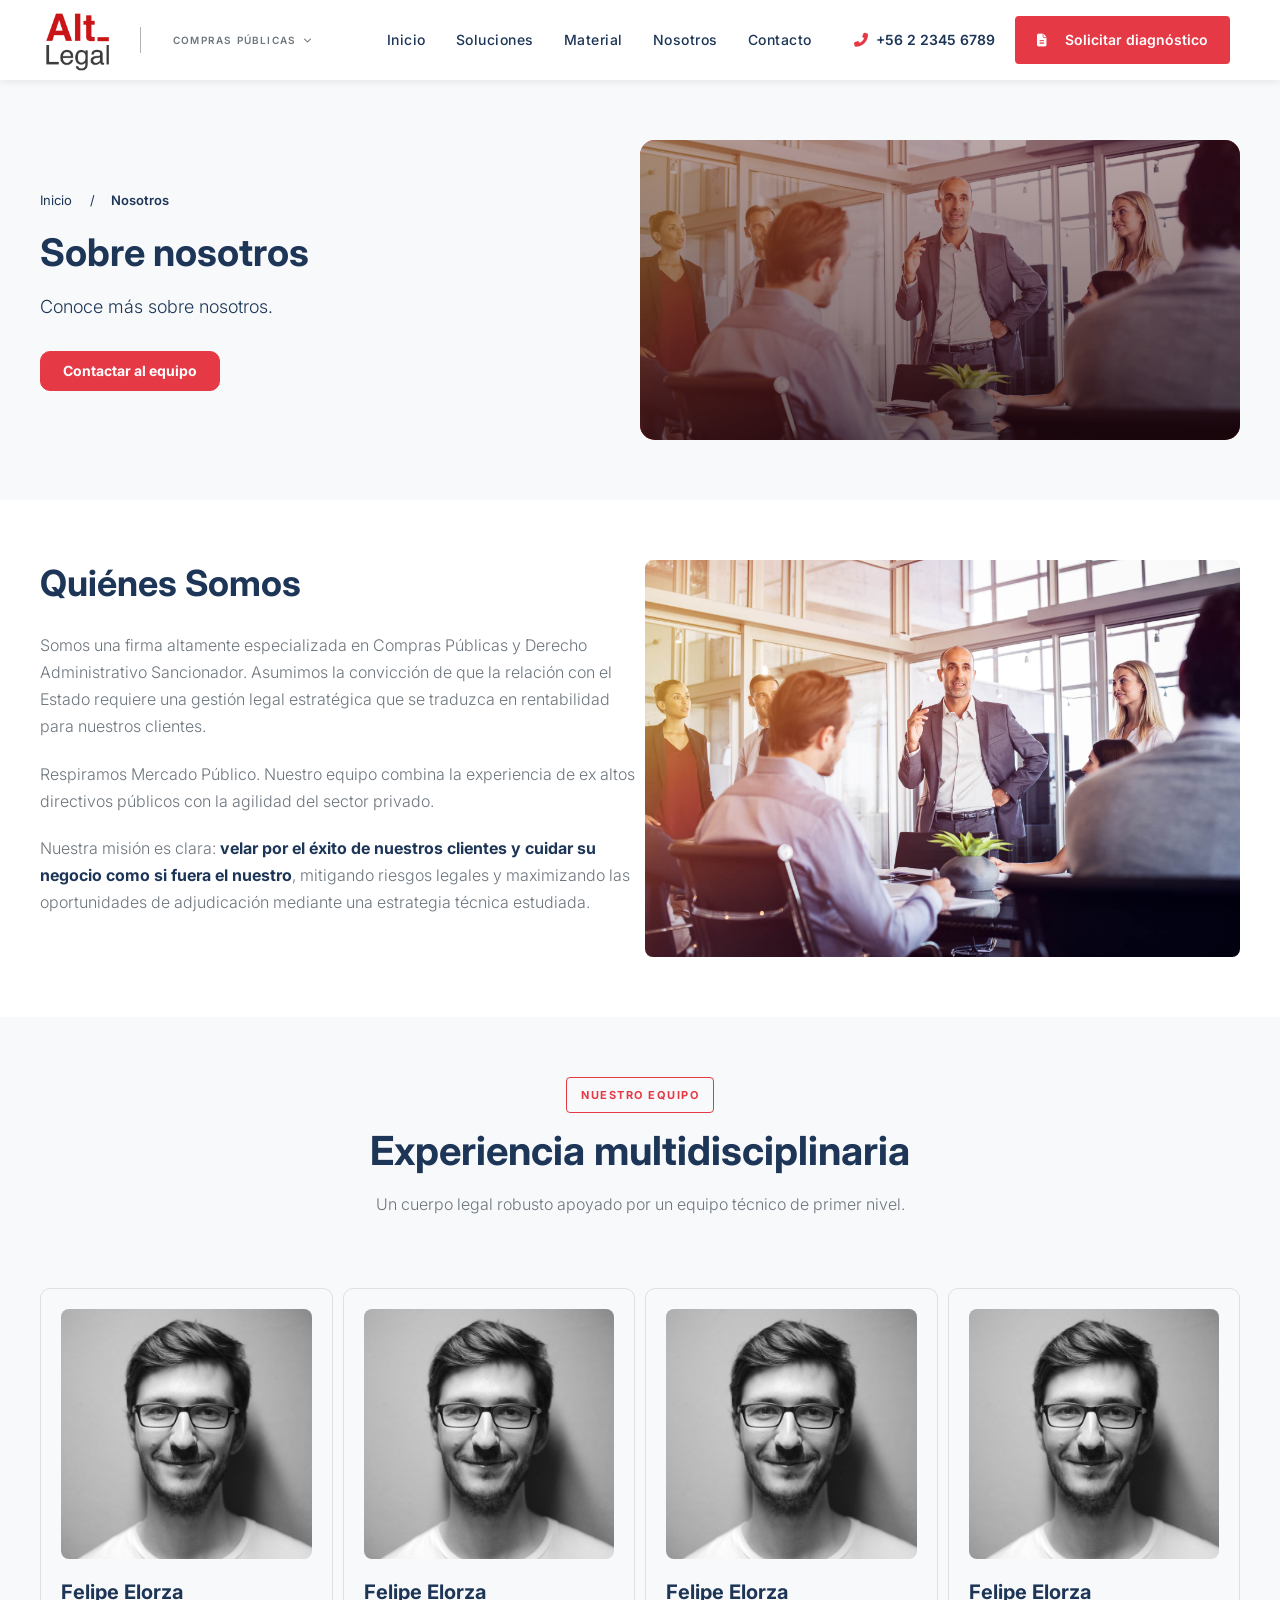
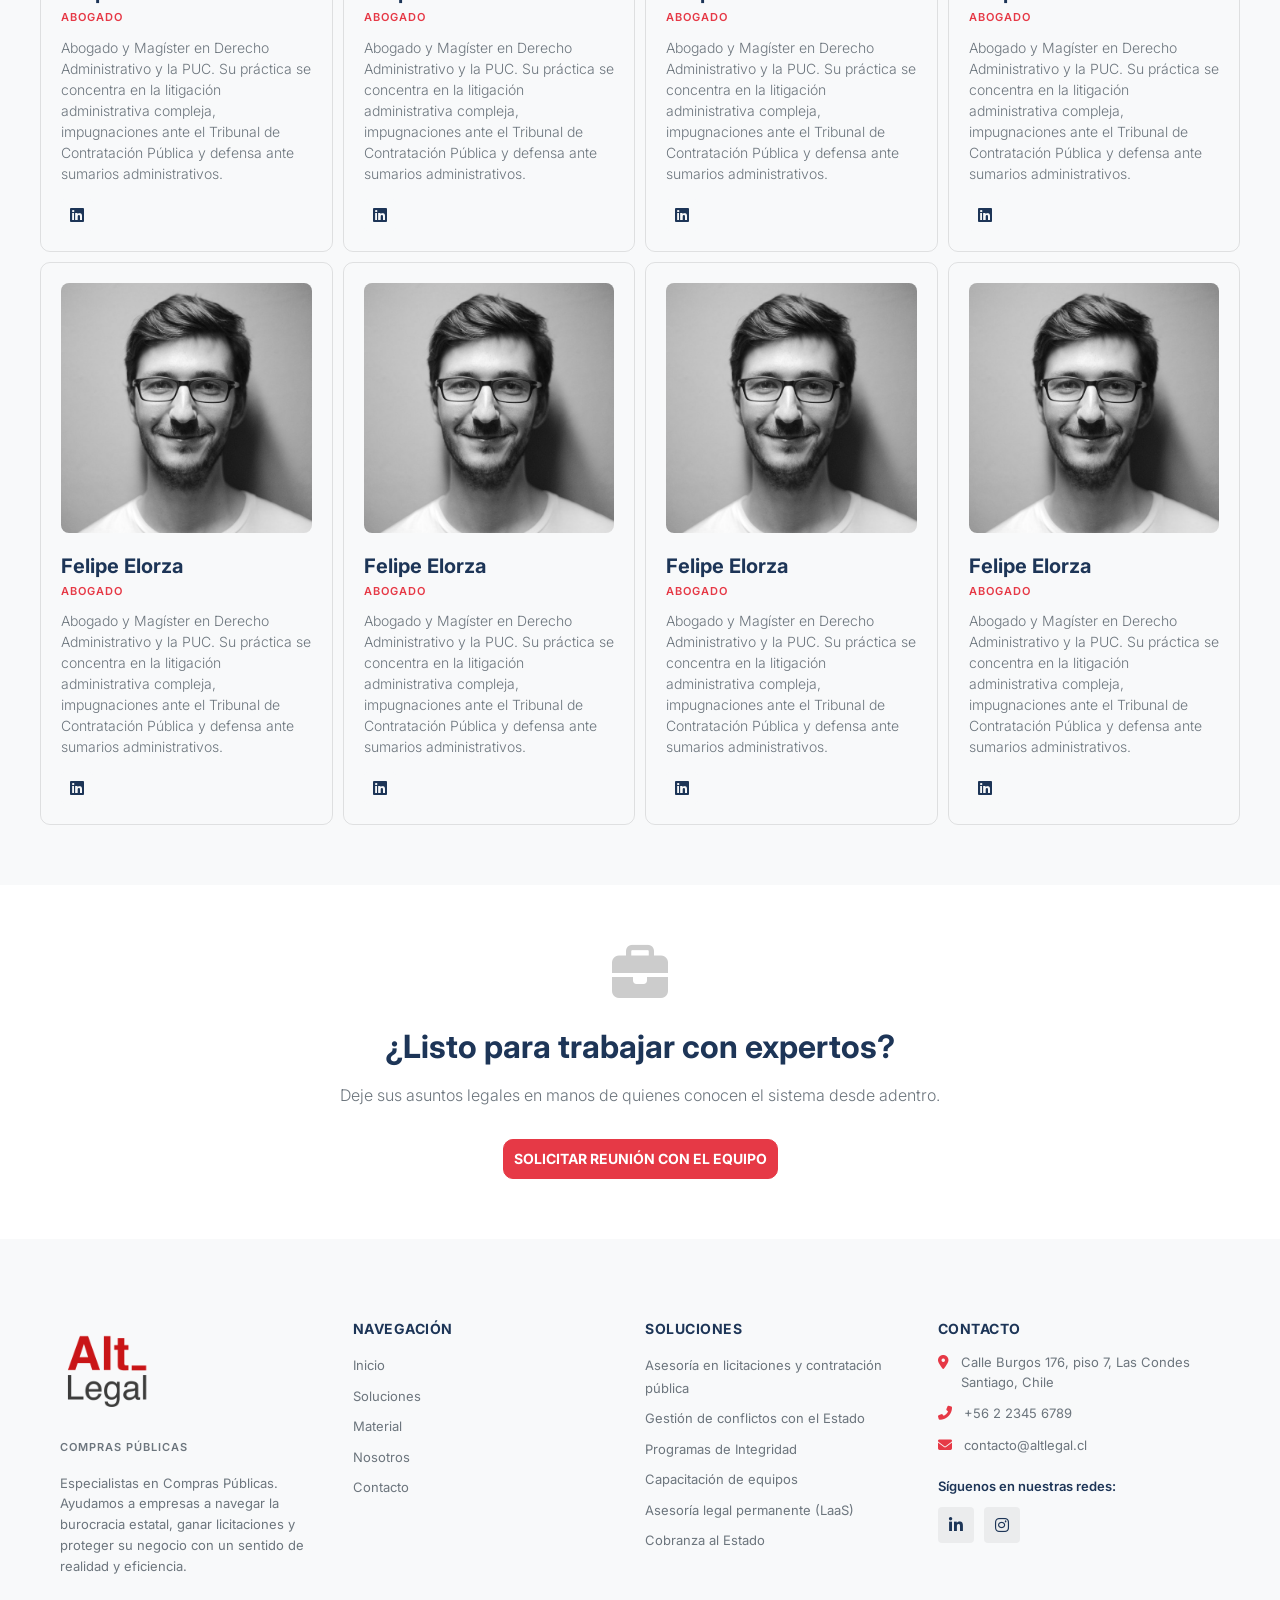
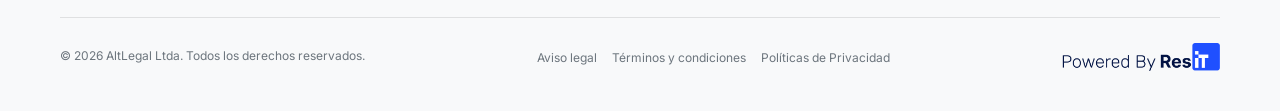
==== aboutus.html @ 408674cc "fix front" ====
<!DOCTYPE html>
<html lang="es">
  <head>
    <title>AltLegal - Asesoría Legal Especializada</title>
    <meta charset="UTF-8">
    <link href="img/favicon.png" rel="shortcut icon">
    <meta name="viewport" content="width=device-width, initial-scale=1, maximum-scale=1">
    <link href="css/main.css?v=33512" rel="stylesheet" type="text/css">
    <script src="js/main.js?v=33512" type="text/javascript"></script>
    <!-- Meta tags facebook-->
    <meta property="og:title" content="AltLegal - Asesoría Legal Especializada">
    <meta property="og:description" content="Te ayudamos a maximizar tus oportunidades en licitaciones públicas con asesoría experta y resultados comprobados.">
    <meta property="og:image" content="#">
    <!-- Meta tags twitter cards-->
    <meta name="twitter:card" content="summary_large_image">
    <meta name="twitter:title" content="AltLegal - Asesoría Legal Especializada">
    <meta name="twitter:description" content="Te ayudamos a maximizar tus oportunidades en licitaciones públicas con asesoría experta y resultados comprobados.">
    <meta name="twitter:image" content="#"><link rel="preconnect" href="https://fonts.googleapis.com">
    <link rel="preconnect" href="https://fonts.gstatic.com" crossorigin>
    <link href="https://fonts.googleapis.com/css2?family=Inter:wght@400;500;600;700;800&display=swap" rel="stylesheet">
    <link rel="stylesheet" href="https://cdnjs.cloudflare.com/ajax/libs/font-awesome/6.7.2/css/all.min.css">
  </head>
  <body>
    <header>
      <div class="header__wrap">
        <div class="header__inner">
          <div class="header__logo"><a href="index.html" class="header__logo__link"><img src="img/icons/logo-altlegal.png" alt="AltLegal" class="header__logo__image"></a>
            <div class="header__area-selector">
              <div class="header__area-selector__current"><span class="header__area-selector__text">COMPRAS PÚBLICAS</span><i class="fas fa-chevron-down"></i></div>
              <div class="header__area-selector__dropdown">
                <ul>
                  <li class="active"><a href="index.html">Compras públicas</a></li>
                  <li><a href="#">Protección de datos</a></li>
                </ul>
              </div>
            </div>
          </div>
          <div class="header__nav">
            <div class="header__nav__bg"></div>
            <div class="header__nav__nav">
              <div class="header__nav__close">
                <div></div>
                <div></div>
              </div>
              <div class="header__nav__back">
                <div></div>
                <div></div>
                <div></div>
              </div>
              <div class="header__menu">
                <nav>
                  <ul>
                    <li><a href="index.html">Inicio</a></li>
                    <li><a href="solutions.html">Soluciones</a></li>
                    <li><a href="material.html">Material</a></li>
                    <li><a href="aboutus.html">Nosotros</a></li>
                    <li><a href="contact.html">Contacto</a></li>
                  </ul>
                </nav>
              </div>
            </div>
          </div>
          <div class="header__right">
            <div class="header__phone"><i class="fas fa-phone-alt"></i><a href="tel:+5622345678">+56 2 2345 6789</a></div>
            <div class="header__buttons"><a href="#contacto" class="btn btn--primary"><i class="fas fa-file-alt"></i><span>Solicitar diagnóstico</span></a></div>
          </div>
          <div class="header__nav__mobile">
            <div class="header__nav__opacity"></div>
            <div class="header__nav__nav">
              <div class="header__nav__nav__header">
                <div class="header__nav__isotipo"><img src="img/icons/logo-altlegal.svg"></div>
                <div class="header__nav__close">
                  <div></div>
                  <div></div>
                </div>
                <div class="header__nav__back">
                  <div></div>
                  <div></div>
                  <div></div>
                </div>
              </div>
              <div class="header__nav__nav__body">
                <div class="header__nav__nav__menu">
                  <ul>
                    <li><a href="index.html">Inicio</a></li>
                    <li><a href="solutions.html">Soluciones</a></li>
                    <li><a href="material.html">Material</a></li>
                    <li><a href="aboutus.html">Nosotros</a></li>
                    <li><a href="contact.html">Contacto</a></li>
                  </ul>
                </div>
              </div>
              <div class="header__nav__nav__footer">
                <div class="header__nav__phone"><i class="fas fa-phone-alt"></i><a href="tel:+5622345678">+56 2 2345 6789</a></div>
                <div class="header__nav__buttons"><a href="#contacto" class="btn btn--primary"><i class="fas fa-file-alt"></i><span>Solicitar diagnóstico</span></a></div>
              </div>
            </div>
          </div>
          <div class="header__item header__item--ham">
            <div class="header__ham"><span></span><span></span><span></span></div>
          </div>
        </div>
      </div>
    </header>
    <div id="sections">
      <section class="section--header">
        <div class="section__wrap">
          <div class="section__body">
            <div class="section__breadcrumb"><a href="index.html">Inicio</a><span>/</span><span>Nosotros</span></div>
            <h1 class="h2 section__title">Sobre nosotros</h1>
            <p class="section__description">Conoce más sobre nosotros.</p>
            <div class="section__buttons"><a href="#contacto" class="btn btn--primary">Contactar al equipo</a></div>
          </div>
          <div class="section__bg">
            <div class="bg"><img src="img/uploads/3.jpg"></div>
          </div>
        </div>
      </section>
      <section class="section--media">
        <div class="section__wrap">
          <div class="section__body">
            <div class="cols">
              <div class="col-xs-12 col-md-6">
                <div class="section__content">
                  <h2 class="section__title">Quiénes Somos</h2>
                  <p>Somos una firma altamente especializada en Compras Públicas y Derecho Administrativo Sancionador. Asumimos la convicción de que la relación con el Estado requiere una gestión legal estratégica que se traduzca en rentabilidad para nuestros clientes.</p>
                  <p>Respiramos Mercado Público. Nuestro equipo combina la experiencia de ex altos directivos públicos con la agilidad del sector privado.</p>
                  <p>Nuestra misión es clara: <strong>velar por el éxito de nuestros clientes y cuidar su negocio como si fuera el nuestro</strong>, mitigando riesgos legales y maximizando las oportunidades de adjudicación mediante una estrategia técnica estudiada.</p>
                </div>
              </div>
              <div class="col-xs-12 col-md-6">
                <div class="section__media"><img src="img/uploads/3.jpg" alt="Equipo AltLegal"></div>
              </div>
            </div>
          </div>
        </div>
      </section>
      <section class="section--team-2">
        <div class="section__wrap">
          <div class="section__header"><span class="section__tag">NUESTRO EQUIPO</span>
            <h2 class="section__title">Experiencia multidisciplinaria</h2>
            <p class="section__description">Un cuerpo legal robusto apoyado por un equipo técnico de primer nivel.</p>
          </div>
          <div class="section__body">
            <div class="cols">
              <div class="col-xs-12 col-md-3 dscroll">
                <article class="article--team">
                  <div class="article__header">
                    <div class="article__photo"><img src="img/avatars/1.jpg" alt="Felipe Elorza"></div>
                  </div>
                  <div class="article__body">
                    <h3 class="article__name">Felipe Elorza</h3>
                    <p class="article__role">ABOGADO</p>
                    <p class="article__bio">Abogado y Magíster en Derecho Administrativo y la PUC. Su práctica se concentra en la litigación administrativa compleja, impugnaciones ante el Tribunal de Contratación Pública y defensa ante sumarios administrativos.</p>
                  </div>
                  <div class="article__footer">
                    <div class="article__social"><a href="#" target="_blank" rel="noopener noreferrer"><i class="fab fa-linkedin"></i></a></div>
                  </div>
                </article>
              </div>
              <div class="col-xs-12 col-md-3 dscroll">
                <article class="article--team">
                  <div class="article__header">
                    <div class="article__photo"><img src="img/avatars/1.jpg" alt="Felipe Elorza"></div>
                  </div>
                  <div class="article__body">
                    <h3 class="article__name">Felipe Elorza</h3>
                    <p class="article__role">ABOGADO</p>
                    <p class="article__bio">Abogado y Magíster en Derecho Administrativo y la PUC. Su práctica se concentra en la litigación administrativa compleja, impugnaciones ante el Tribunal de Contratación Pública y defensa ante sumarios administrativos.</p>
                  </div>
                  <div class="article__footer">
                    <div class="article__social"><a href="#" target="_blank" rel="noopener noreferrer"><i class="fab fa-linkedin"></i></a></div>
                  </div>
                </article>
              </div>
              <div class="col-xs-12 col-md-3 dscroll">
                <article class="article--team">
                  <div class="article__header">
                    <div class="article__photo"><img src="img/avatars/1.jpg" alt="Felipe Elorza"></div>
                  </div>
                  <div class="article__body">
                    <h3 class="article__name">Felipe Elorza</h3>
                    <p class="article__role">ABOGADO</p>
                    <p class="article__bio">Abogado y Magíster en Derecho Administrativo y la PUC. Su práctica se concentra en la litigación administrativa compleja, impugnaciones ante el Tribunal de Contratación Pública y defensa ante sumarios administrativos.</p>
                  </div>
                  <div class="article__footer">
                    <div class="article__social"><a href="#" target="_blank" rel="noopener noreferrer"><i class="fab fa-linkedin"></i></a></div>
                  </div>
                </article>
              </div>
              <div class="col-xs-12 col-md-3 dscroll">
                <article class="article--team">
                  <div class="article__header">
                    <div class="article__photo"><img src="img/avatars/1.jpg" alt="Felipe Elorza"></div>
                  </div>
                  <div class="article__body">
                    <h3 class="article__name">Felipe Elorza</h3>
                    <p class="article__role">ABOGADO</p>
                    <p class="article__bio">Abogado y Magíster en Derecho Administrativo y la PUC. Su práctica se concentra en la litigación administrativa compleja, impugnaciones ante el Tribunal de Contratación Pública y defensa ante sumarios administrativos.</p>
                  </div>
                  <div class="article__footer">
                    <div class="article__social"><a href="#" target="_blank" rel="noopener noreferrer"><i class="fab fa-linkedin"></i></a></div>
                  </div>
                </article>
              </div>
              <div class="col-xs-12 col-md-3 dscroll">
                <article class="article--team">
                  <div class="article__header">
                    <div class="article__photo"><img src="img/avatars/1.jpg" alt="Felipe Elorza"></div>
                  </div>
                  <div class="article__body">
                    <h3 class="article__name">Felipe Elorza</h3>
                    <p class="article__role">ABOGADO</p>
                    <p class="article__bio">Abogado y Magíster en Derecho Administrativo y la PUC. Su práctica se concentra en la litigación administrativa compleja, impugnaciones ante el Tribunal de Contratación Pública y defensa ante sumarios administrativos.</p>
                  </div>
                  <div class="article__footer">
                    <div class="article__social"><a href="#" target="_blank" rel="noopener noreferrer"><i class="fab fa-linkedin"></i></a></div>
                  </div>
                </article>
              </div>
              <div class="col-xs-12 col-md-3 dscroll">
                <article class="article--team">
                  <div class="article__header">
                    <div class="article__photo"><img src="img/avatars/1.jpg" alt="Felipe Elorza"></div>
                  </div>
                  <div class="article__body">
                    <h3 class="article__name">Felipe Elorza</h3>
                    <p class="article__role">ABOGADO</p>
                    <p class="article__bio">Abogado y Magíster en Derecho Administrativo y la PUC. Su práctica se concentra en la litigación administrativa compleja, impugnaciones ante el Tribunal de Contratación Pública y defensa ante sumarios administrativos.</p>
                  </div>
                  <div class="article__footer">
                    <div class="article__social"><a href="#" target="_blank" rel="noopener noreferrer"><i class="fab fa-linkedin"></i></a></div>
                  </div>
                </article>
              </div>
              <div class="col-xs-12 col-md-3 dscroll">
                <article class="article--team">
                  <div class="article__header">
                    <div class="article__photo"><img src="img/avatars/1.jpg" alt="Felipe Elorza"></div>
                  </div>
                  <div class="article__body">
                    <h3 class="article__name">Felipe Elorza</h3>
                    <p class="article__role">ABOGADO</p>
                    <p class="article__bio">Abogado y Magíster en Derecho Administrativo y la PUC. Su práctica se concentra en la litigación administrativa compleja, impugnaciones ante el Tribunal de Contratación Pública y defensa ante sumarios administrativos.</p>
                  </div>
                  <div class="article__footer">
                    <div class="article__social"><a href="#" target="_blank" rel="noopener noreferrer"><i class="fab fa-linkedin"></i></a></div>
                  </div>
                </article>
              </div>
              <div class="col-xs-12 col-md-3 dscroll">
                <article class="article--team">
                  <div class="article__header">
                    <div class="article__photo"><img src="img/avatars/1.jpg" alt="Felipe Elorza"></div>
                  </div>
                  <div class="article__body">
                    <h3 class="article__name">Felipe Elorza</h3>
                    <p class="article__role">ABOGADO</p>
                    <p class="article__bio">Abogado y Magíster en Derecho Administrativo y la PUC. Su práctica se concentra en la litigación administrativa compleja, impugnaciones ante el Tribunal de Contratación Pública y defensa ante sumarios administrativos.</p>
                  </div>
                  <div class="article__footer">
                    <div class="article__social"><a href="#" target="_blank" rel="noopener noreferrer"><i class="fab fa-linkedin"></i></a></div>
                  </div>
                </article>
              </div>
            </div>
          </div>
        </div>
      </section>
      <section class="section--cta-expert">
        <div class="section__wrap">
          <div class="section__body">
            <div class="section__icon"><i class="fas fa-briefcase"></i></div>
            <h2 class="section__title">¿Listo para trabajar con expertos?</h2>
            <p class="section__description">Deje sus asuntos legales en manos de quienes conocen el sistema desde adentro.</p>
            <div class="section__buttons"><a href="#contacto" class="btn btn--primary">SOLICITAR REUNIÓN CON EL EQUIPO</a></div>
          </div>
        </div>
      </section>
    </div>
    <footer>
      <div class="footer__primary">
        <div class="footer__wrap">
          <div class="footer__top">
            <div class="cols">
              <div class="col-xs-12 col-md-3">
                <div class="footer__brand">
                  <div class="footer__logo"><a href="index.html"><img src="img/icons/logo-altlegal.png" alt="AltLegal"></a></div>
                  <div class="footer__tagline">COMPRAS PÚBLICAS</div>
                  <p class="footer__description">Especialistas en Compras Públicas. Ayudamos a empresas a navegar la burocracia estatal, ganar licitaciones y proteger su negocio con un sentido de realidad y eficiencia.</p>
                </div>
              </div>
              <div class="col-xs-12 col-md-3">
                <div class="footer__block">
                  <h5 class="footer__subtitle">Navegación</h5>
                  <ul class="footer__links">
                    <li><a href="#inicio">Inicio</a></li>
                    <li><a href="#soluciones">Soluciones</a></li>
                    <li><a href="#material">Material</a></li>
                    <li><a href="#nosotros">Nosotros</a></li>
                    <li><a href="#contacto">Contacto</a></li>
                  </ul>
                </div>
              </div>
              <div class="col-xs-12 col-md-3">
                <div class="footer__block">
                  <h5 class="footer__subtitle">Soluciones</h5>
                  <ul class="footer__links">
                    <li><a href="#soluciones">Asesoría en licitaciones y contratación pública</a></li>
                    <li><a href="#soluciones">Gestión de conflictos con el Estado</a></li>
                    <li><a href="#soluciones">Programas de Integridad</a></li>
                    <li><a href="#soluciones">Capacitación de equipos</a></li>
                    <li><a href="#soluciones">Asesoría legal permanente (LaaS)</a></li>
                    <li><a href="#soluciones">Cobranza al Estado</a></li>
                  </ul>
                </div>
              </div>
              <div class="col-xs-12 col-md-3">
                <div class="footer__block">
                  <h5 class="footer__subtitle">Contacto</h5>
                  <ul class="footer__contact">
                    <li><i class="fas fa-map-marker-alt"></i><span>Calle Burgos 176, piso 7, Las Condes<br>Santiago, Chile</span></li>
                    <li><i class="fas fa-phone-alt"></i><a href="tel:+5622345678">+56 2 2345 6789</a></li>
                    <li><i class="fas fa-envelope"></i><a href="mailto:contacto@altlegal.cl">contacto@altlegal.cl</a></li>
                  </ul>
                  <p class="footer__social-title">Síguenos en nuestras redes:</p>
                  <div class="footer__socials"><a href="#" target="_blank" rel="noopener noreferrer" class="footer__social"><i class="fab fa-linkedin-in"></i></a><a href="#" target="_blank" rel="noopener noreferrer" class="footer__social"><i class="fab fa-instagram"></i></a></div>
                </div>
              </div>
            </div>
          </div>
          <div class="footer__bottom">
            <div class="footer__bottom__left">
              <p class="footer__copyright">© 2026 AltLegal Ltda. Todos los derechos reservados.</p>
            </div>
            <div class="footer__bottom__right">
              <ul class="footer__legal">
                <li><a href="#aviso-legal">Aviso legal</a></li>
                <li><a href="#terminos">Términos y condiciones</a></li>
                <li><a href="#privacidad">Políticas de Privacidad</a></li>
              </ul>
            </div>
            <div class="footer__poweredby"><a href="https://resit.cl" target="_blank" rel="noopener"><img src="img/icons/powerby-resit.png" alt="Powered by ResIT"></a></div>
          </div>
        </div>
      </div>
    </footer>
  </body>
</html>
---- css/main.css ----
.clearfix:before,
.clearfix:after {
  content: " ";
  display: table;
}
.clearfix:after {
  clear: both;
}
.pull-right {
  float: right !important;
}
.pull-left {
  float: left !important;
}
.hide {
  display: none !important;
}
.show {
  display: block !important;
}
.invisible {
  visibility: hidden;
}
.hidden {
  display: none !important;
}
.affix {
  position: fixed;
}
* {
  margin: 0;
  padding: 0;
  border: 0;
  outline: 0;
  -moz-box-sizing: border-box;
       box-sizing: border-box;
}
html {
  min-height: 100%;
  position: relative;
}
body {
  -webkit-font-smoothing: antialiased;
  background: #fff;
  margin: 0;
}
body,
button,
input,
textarea,
select {
  font-family: "Inter", "Helvetica Neue", Arial, sans-serif;
  font-size: 16px;
  line-height: 22px;
  color: #1d3557;
}
a,
button,
input,
textarea,
select {
  transition: 0.2s ease;
}
a {
  color: #e63946;
  text-decoration: none;
}
a.a-classic {
  text-decoration: underline;
}
a:hover {
  cursor: pointer;
}
button:hover,
select:hover,
label:hover,
input[type='checkbox']:hover,
input[type='radio']:hover {
  cursor: pointer;
}
h1,
h2,
h3,
h4,
h5,
.h1,
.h2,
.h3,
.h4,
.h5 {
  margin-bottom: 10px;
  font-family: "Inter", "Helvetica Neue", Arial, sans-serif;
  font-weight: 400;
}
p {
  margin-bottom: 10px;
}
h1,
.h1 {
  font-size: 38px;
  line-height: 42px;
}
@media (min-width: 960px) {
  h1,
  .h1 {
    font-size: 46px;
    line-height: 51px;
  }
}
h2,
.h2 {
  font-size: 30px;
  line-height: 33px;
}
@media (min-width: 720px) {
  h2,
  .h2 {
    font-size: 38px;
    line-height: 42px;
  }
}
h3,
.h3 {
  font-size: 22px;
  line-height: 25px;
}
@media (min-width: 480px) {
  h3,
  .h3 {
    font-size: 30px;
    line-height: 33px;
  }
}
h4,
.h4 {
  font-size: 18px;
  line-height: 25px;
}
@media (min-width: 480px) {
  h4,
  .h4 {
    font-size: 22px;
    line-height: 25px;
  }
}
h5,
.h5 {
  font-size: 14px;
  line-height: 16px;
}
ul,
ol {
  list-style-type: none;
}
img {
  display: block;
  width: auto;
  height: auto;
  max-width: 100%;
  margin: 0 auto;
}
svg {
  display: block;
  max-width: 100%;
}
html[data-font-size="1"],
html[data-font-size='1'] {
  font-size: 110% !important;
}
html[data-font-size="2"],
html[data-font-size='2'] {
  font-size: 120% !important;
}
html[data-font-size="-1"],
html[data-font-size='-1'] {
  font-size: 90% !important;
}
html[data-font-size="-2"],
html[data-font-size='-2'] {
  font-size: 80% !important;
}
html.dark-mode {
  background-color: #1a1a1a;
  color: #e0e0e0;
}
html.dark-mode body {
  background-color: #1a1a1a;
  color: #e0e0e0;
}
html.dark-mode header {
  background-color: #2a2a2a !important;
  color: #e0e0e0;
}
html.dark-mode header .header__primary {
  background-color: #333 !important;
  color: #e0e0e0;
}
html.dark-mode header .header__primary a {
  color: #e0e0e0;
}
html.dark-mode header .header__secondary {
  background-color: #2a2a2a !important;
}
html.dark-mode header .header__nav .header__menu nav ul li a {
  color: #e0e0e0 !important;
}
html.dark-mode header .header__nav .header__menu nav ul li a:hover {
  color: #c9aeef !important;
}
html.dark-mode header .header__nav .header__menu nav ul li ul {
  background-color: #333 !important;
}
html.dark-mode header .header__nav .header__menu nav ul li ul li {
  border-bottom: 1px solid rgba(255,255,255,0.1);
}
html.dark-mode header .header__nav .header__menu nav ul li ul li:hover {
  background-color: #404040;
}
html.dark-mode header .header__nav .header__menu nav ul li ul li a {
  color: #e0e0e0 !important;
}
html.dark-mode .header__search input {
  background-color: #333 !important;
  color: #e0e0e0 !important;
  border-color: #555 !important;
}
html.dark-mode .header__search input::-webkit-input-placeholder {
  color: rgba(255,255,255,0.5) !important;
}
html.dark-mode .header__search input::-moz-placeholder {
  color: rgba(255,255,255,0.5) !important;
}
html.dark-mode .header__search input:-ms-input-placeholder {
  color: rgba(255,255,255,0.5) !important;
}
html.dark-mode .header__search input::placeholder {
  color: rgba(255,255,255,0.5) !important;
}
html.dark-mode .header__accessibility__btn {
  border-color: #666 !important;
  color: #e0e0e0 !important;
}
html.dark-mode .header__accessibility__btn:hover {
  background-color: #666 !important;
  color: #fff !important;
}
html.dark-mode .btn.btn--white {
  background-color: #333 !important;
  color: #e0e0e0 !important;
  border-color: #666 !important;
}
html.dark-mode .btn.btn--white:hover {
  background-color: #404040 !important;
}
html.dark-mode section {
  background-color: #1a1a1a;
  color: #e0e0e0;
}
html.dark-mode .section {
  background-color: #1a1a1a;
  color: #e0e0e0;
}
html.dark-mode input,
html.dark-mode textarea,
html.dark-mode select {
  background-color: #333 !important;
  color: #e0e0e0 !important;
  border-color: #555 !important;
}
html.dark-mode input::-webkit-input-placeholder,
html.dark-mode textarea::-webkit-input-placeholder,
html.dark-mode select::-webkit-input-placeholder {
  color: rgba(255,255,255,0.5) !important;
}
html.dark-mode input::-moz-placeholder,
html.dark-mode textarea::-moz-placeholder,
html.dark-mode select::-moz-placeholder {
  color: rgba(255,255,255,0.5) !important;
}
html.dark-mode input:-ms-input-placeholder,
html.dark-mode textarea:-ms-input-placeholder,
html.dark-mode select:-ms-input-placeholder {
  color: rgba(255,255,255,0.5) !important;
}
html.dark-mode input::placeholder,
html.dark-mode textarea::placeholder,
html.dark-mode select::placeholder {
  color: rgba(255,255,255,0.5) !important;
}
html.dark-mode .card,
html.dark-mode .box {
  background-color: #2a2a2a;
  color: #e0e0e0;
  border-color: #404040;
}
html.dark-mode footer {
  background-color: #2a2a2a !important;
  color: #e0e0e0;
}
html.dark-mode footer a {
  color: #c9aeef !important;
}
.col-xs-1,
.col-sm-1,
.col-md-1,
.col-lg-1,
.col-xs-2,
.col-sm-2,
.col-md-2,
.col-lg-2,
.col-xs-3,
.col-sm-3,
.col-md-3,
.col-lg-3,
.col-xs-4,
.col-sm-4,
.col-md-4,
.col-lg-4,
.col-xs-5,
.col-sm-5,
.col-md-5,
.col-lg-5,
.col-xs-6,
.col-sm-6,
.col-md-6,
.col-lg-6,
.col-xs-7,
.col-sm-7,
.col-md-7,
.col-lg-7,
.col-xs-8,
.col-sm-8,
.col-md-8,
.col-lg-8,
.col-xs-9,
.col-sm-9,
.col-md-9,
.col-lg-9,
.col-xs-10,
.col-sm-10,
.col-md-10,
.col-lg-10,
.col-xs-11,
.col-sm-11,
.col-md-11,
.col-lg-11,
.col-xs-12,
.col-sm-12,
.col-md-12,
.col-lg-12 {
  position: relative;
  min-height: 1px;
  padding-left: 5px;
  padding-right: 5px;
}
.row {
  margin-left: -5px;
  margin-right: -5px;
}
.row:before,
.row:after {
  content: " ";
  display: table;
}
.row:after {
  clear: both;
}
.cols {
  margin-left: -5px;
  margin-right: -5px;
}
.cols:before,
.cols:after {
  content: " ";
  display: table;
}
.cols:after {
  clear: both;
}
.cols>div {
  margin-bottom: 10px;
  -moz-box-sizing: border-box;
       box-sizing: border-box;
}
.cols:last-child {
  margin-bottom: -10px;
}
.cols.cols-gutter-0 {
  margin-left: 0;
  margin-right: 0;
}
.cols.cols-gutter-0:before,
.cols.cols-gutter-0:after {
  content: " ";
  display: table;
}
.cols.cols-gutter-0:after {
  clear: both;
}
.cols.cols-gutter-0>div {
  padding-left: 0;
  padding-right: 0;
  margin-bottom: 0;
}
.cols.cols-gutter-0:last-child {
  margin-bottom: 0;
}
.cols.cols-gutter-1 {
  margin-left: 0;
  margin-right: 0;
}
.cols.cols-gutter-1:before,
.cols.cols-gutter-1:after {
  content: " ";
  display: table;
}
.cols.cols-gutter-1:after {
  clear: both;
}
.cols.cols-gutter-1>div {
  padding-left: 0px;
  padding-right: 0px;
  margin-bottom: 5px;
}
.cols.cols-gutter-1>div:last-child {
  margin-bottom: 0px;
}
@media (min-width: 960px) {
  .cols.cols-gutter-1>div {
    padding-left: 5px;
    padding-right: 5px;
    margin-bottom: 5px;
  }
  .cols.cols-gutter-1>div:last-child {
    margin-bottom: 5px;
  }
}
.cols.cols-gutter-buttons {
  margin-left: 0;
  margin-right: 0;
}
.cols.cols-gutter-buttons:before,
.cols.cols-gutter-buttons:after {
  content: " ";
  display: table;
}
.cols.cols-gutter-buttons:after {
  clear: both;
}
.cols.cols-gutter-buttons>div {
  padding-left: 0px;
  padding-right: 4px;
  margin-bottom: 10px;
}
.cols.cols-gutter-buttons>div:last-child {
  padding-right: 0px;
}
@media (min-width: 960px) {
  .cols.cols-gutter-2 {
    margin-left: -10px;
    margin-right: -10px;
  }
  .cols.cols-gutter-2:before,
  .cols.cols-gutter-2:after {
    content: " ";
    display: table;
  }
  .cols.cols-gutter-2:after {
    clear: both;
  }
  .cols.cols-gutter-2>div {
    padding-left: 10px;
    padding-right: 10px;
    margin-bottom: 20px;
  }
  .cols.cols-gutter-2:last-child {
    margin-bottom: -20px;
  }
}
@media (max-width: 960px) {
  .cols.cols-scroll {
    overflow: auto;
    -webkit-overflow-scrolling: touch;
    white-space: nowrap;
    margin: 0 -20px -20px;
    padding: 0 20px 20px;
  }
  .cols.cols-scroll>div {
    display: inline-block;
    vertical-align: top;
    width: 320px;
    white-space: normal;
    margin: 0;
    padding: 0 10px 0 0;
  }
  .cols.cols-scroll>div:last-child {
    margin-right: 15px;
  }
  .cols.cols-gutter-min {
    margin-left: 0;
    margin-right: 0;
  }
  .cols.cols-gutter-min:before,
  .cols.cols-gutter-min:after {
    content: " ";
    display: table;
  }
  .cols.cols-gutter-min:after {
    clear: both;
  }
  .cols.cols-gutter-min>div {
    padding-left: 5px;
    padding-right: 5px;
    margin-bottom: 10px;
  }
  .cols.cols-gutter-min:last-child {
    margin-bottom: 10px;
  }
}
@media (max-width: 1200px) {
  .cols.cols-scroll-limit {
    overflow: auto;
    -webkit-overflow-scrolling: touch;
    white-space: nowrap;
    margin: 0 -20px -20px;
    padding: 0 20px 20px;
  }
  .cols.cols-scroll-limit>div {
    display: inline-block;
    vertical-align: top;
    width: 300px;
    white-space: normal;
    margin: 0;
    padding: 0 10px 0 0;
  }
  .cols.cols-scroll-limit>div:last-child {
    margin-right: 15px;
  }
  .cols.cols-gutter-min {
    margin-left: 0;
    margin-right: 0;
  }
  .cols.cols-gutter-min:before,
  .cols.cols-gutter-min:after {
    content: " ";
    display: table;
  }
  .cols.cols-gutter-min:after {
    clear: both;
  }
  .cols.cols-gutter-min>div {
    padding-left: 5px;
    padding-right: 5px;
    margin-bottom: 10px;
  }
  .cols.cols-gutter-min:last-child {
    margin-bottom: 10px;
  }
}
@media (max-width: 960px) and (min-width: 960px) {
  .cols.cols-scroll {
    margin-right: -40px;
  }
}
@media (max-width: 1200px) and (min-width: 720px) {
  .cols.cols-scroll-limit {
    margin-right: -40px;
  }
}
.col-xs-1,
.col-xs-2,
.col-xs-3,
.col-xs-4,
.col-xs-5,
.col-xs-6,
.col-xs-7,
.col-xs-8,
.col-xs-9,
.col-xs-10,
.col-xs-11,
.col-xs-12 {
  float: left;
}
.col-xs-12 {
  width: 100%;
}
.col-xs-11 {
  width: 91.66666666666666%;
}
.col-xs-10 {
  width: 83.33333333333334%;
}
.col-xs-9 {
  width: 75%;
}
.col-xs-8 {
  width: 66.66666666666666%;
}
.col-xs-7 {
  width: 58.333333333333336%;
}
.col-xs-6 {
  width: 50%;
}
.col-xs-5 {
  width: 41.66666666666667%;
}
.col-xs-4 {
  width: 33.33333333333333%;
}
.col-xs-3 {
  width: 25%;
}
.col-xs-2 {
  width: 16.666666666666664%;
}
.col-xs-1 {
  width: 8.333333333333332%;
}
.col-xs-pull-12 {
  right: 100%;
}
.col-xs-pull-11 {
  right: 91.66666666666666%;
}
.col-xs-pull-10 {
  right: 83.33333333333334%;
}
.col-xs-pull-9 {
  right: 75%;
}
.col-xs-pull-8 {
  right: 66.66666666666666%;
}
.col-xs-pull-7 {
  right: 58.333333333333336%;
}
.col-xs-pull-6 {
  right: 50%;
}
.col-xs-pull-5 {
  right: 41.66666666666667%;
}
.col-xs-pull-4 {
  right: 33.33333333333333%;
}
.col-xs-pull-3 {
  right: 25%;
}
.col-xs-pull-2 {
  right: 16.666666666666664%;
}
.col-xs-pull-1 {
  right: 8.333333333333332%;
}
.col-xs-pull-0 {
  right: auto;
}
.col-xs-push-12 {
  left: 100%;
}
.col-xs-push-11 {
  left: 91.66666666666666%;
}
.col-xs-push-10 {
  left: 83.33333333333334%;
}
.col-xs-push-9 {
  left: 75%;
}
.col-xs-push-8 {
  left: 66.66666666666666%;
}
.col-xs-push-7 {
  left: 58.333333333333336%;
}
.col-xs-push-6 {
  left: 50%;
}
.col-xs-push-5 {
  left: 41.66666666666667%;
}
.col-xs-push-4 {
  left: 33.33333333333333%;
}
.col-xs-push-3 {
  left: 25%;
}
.col-xs-push-2 {
  left: 16.666666666666664%;
}
.col-xs-push-1 {
  left: 8.333333333333332%;
}
.col-xs-push-0 {
  left: auto;
}
.col-xs-offset-12 {
  margin-left: 100%;
}
.col-xs-offset-11 {
  margin-left: 91.66666666666666%;
}
.col-xs-offset-10 {
  margin-left: 83.33333333333334%;
}
.col-xs-offset-9 {
  margin-left: 75%;
}
.col-xs-offset-8 {
  margin-left: 66.66666666666666%;
}
.col-xs-offset-7 {
  margin-left: 58.333333333333336%;
}
.col-xs-offset-6 {
  margin-left: 50%;
}
.col-xs-offset-5 {
  margin-left: 41.66666666666667%;
}
.col-xs-offset-4 {
  margin-left: 33.33333333333333%;
}
.col-xs-offset-3 {
  margin-left: 25%;
}
.col-xs-offset-2 {
  margin-left: 16.666666666666664%;
}
.col-xs-offset-1 {
  margin-left: 8.333333333333332%;
}
.col-xs-offset-0 {
  margin-left: 0;
}
@media (min-width: 480px) {
  .col-sm-1,
  .col-sm-2,
  .col-sm-3,
  .col-sm-4,
  .col-sm-5,
  .col-sm-6,
  .col-sm-7,
  .col-sm-8,
  .col-sm-9,
  .col-sm-10,
  .col-sm-11,
  .col-sm-12 {
    float: left;
  }
  .col-sm-12 {
    width: 100%;
  }
  .col-sm-11 {
    width: 91.66666666666666%;
  }
  .col-sm-10 {
    width: 83.33333333333334%;
  }
  .col-sm-9 {
    width: 75%;
  }
  .col-sm-8 {
    width: 66.66666666666666%;
  }
  .col-sm-7 {
    width: 58.333333333333336%;
  }
  .col-sm-6 {
    width: 50%;
  }
  .col-sm-5 {
    width: 41.66666666666667%;
  }
  .col-sm-4 {
    width: 33.33333333333333%;
  }
  .col-sm-3 {
    width: 25%;
  }
  .col-sm-2 {
    width: 16.666666666666664%;
  }
  .col-sm-1 {
    width: 8.333333333333332%;
  }
  .col-sm-pull-12 {
    right: 100%;
  }
  .col-sm-pull-11 {
    right: 91.66666666666666%;
  }
  .col-sm-pull-10 {
    right: 83.33333333333334%;
  }
  .col-sm-pull-9 {
    right: 75%;
  }
  .col-sm-pull-8 {
    right: 66.66666666666666%;
  }
  .col-sm-pull-7 {
    right: 58.333333333333336%;
  }
  .col-sm-pull-6 {
    right: 50%;
  }
  .col-sm-pull-5 {
    right: 41.66666666666667%;
  }
  .col-sm-pull-4 {
    right: 33.33333333333333%;
  }
  .col-sm-pull-3 {
    right: 25%;
  }
  .col-sm-pull-2 {
    right: 16.666666666666664%;
  }
  .col-sm-pull-1 {
    right: 8.333333333333332%;
  }
  .col-sm-pull-0 {
    right: auto;
  }
  .col-sm-push-12 {
    left: 100%;
  }
  .col-sm-push-11 {
    left: 91.66666666666666%;
  }
  .col-sm-push-10 {
    left: 83.33333333333334%;
  }
  .col-sm-push-9 {
    left: 75%;
  }
  .col-sm-push-8 {
    left: 66.66666666666666%;
  }
  .col-sm-push-7 {
    left: 58.333333333333336%;
  }
  .col-sm-push-6 {
    left: 50%;
  }
  .col-sm-push-5 {
    left: 41.66666666666667%;
  }
  .col-sm-push-4 {
    left: 33.33333333333333%;
  }
  .col-sm-push-3 {
    left: 25%;
  }
  .col-sm-push-2 {
    left: 16.666666666666664%;
  }
  .col-sm-push-1 {
    left: 8.333333333333332%;
  }
  .col-sm-push-0 {
    left: auto;
  }
  .col-sm-offset-12 {
    margin-left: 100%;
  }
  .col-sm-offset-11 {
    margin-left: 91.66666666666666%;
  }
  .col-sm-offset-10 {
    margin-left: 83.33333333333334%;
  }
  .col-sm-offset-9 {
    margin-left: 75%;
  }
  .col-sm-offset-8 {
    margin-left: 66.66666666666666%;
  }
  .col-sm-offset-7 {
    margin-left: 58.333333333333336%;
  }
  .col-sm-offset-6 {
    margin-left: 50%;
  }
  .col-sm-offset-5 {
    margin-left: 41.66666666666667%;
  }
  .col-sm-offset-4 {
    margin-left: 33.33333333333333%;
  }
  .col-sm-offset-3 {
    margin-left: 25%;
  }
  .col-sm-offset-2 {
    margin-left: 16.666666666666664%;
  }
  .col-sm-offset-1 {
    margin-left: 8.333333333333332%;
  }
  .col-sm-offset-0 {
    margin-left: 0;
  }
}
@media (min-width: 720px) {
  .col-md-1,
  .col-md-2,
  .col-md-3,
  .col-md-4,
  .col-md-5,
  .col-md-6,
  .col-md-7,
  .col-md-8,
  .col-md-9,
  .col-md-10,
  .col-md-11,
  .col-md-12 {
    float: left;
  }
  .col-md-12 {
    width: 100%;
  }
  .col-md-11 {
    width: 91.66666666666666%;
  }
  .col-md-10 {
    width: 83.33333333333334%;
  }
  .col-md-9 {
    width: 75%;
  }
  .col-md-8 {
    width: 66.66666666666666%;
  }
  .col-md-7 {
    width: 58.333333333333336%;
  }
  .col-md-6 {
    width: 50%;
  }
  .col-md-5 {
    width: 41.66666666666667%;
  }
  .col-md-4 {
    width: 33.33333333333333%;
  }
  .col-md-3 {
    width: 25%;
  }
  .col-md-2 {
    width: 16.666666666666664%;
  }
  .col-md-1 {
    width: 8.333333333333332%;
  }
  .col-md-pull-12 {
    right: 100%;
  }
  .col-md-pull-11 {
    right: 91.66666666666666%;
  }
  .col-md-pull-10 {
    right: 83.33333333333334%;
  }
  .col-md-pull-9 {
    right: 75%;
  }
  .col-md-pull-8 {
    right: 66.66666666666666%;
  }
  .col-md-pull-7 {
    right: 58.333333333333336%;
  }
  .col-md-pull-6 {
    right: 50%;
  }
  .col-md-pull-5 {
    right: 41.66666666666667%;
  }
  .col-md-pull-4 {
    right: 33.33333333333333%;
  }
  .col-md-pull-3 {
    right: 25%;
  }
  .col-md-pull-2 {
    right: 16.666666666666664%;
  }
  .col-md-pull-1 {
    right: 8.333333333333332%;
  }
  .col-md-pull-0 {
    right: auto;
  }
  .col-md-push-12 {
    left: 100%;
  }
  .col-md-push-11 {
    left: 91.66666666666666%;
  }
  .col-md-push-10 {
    left: 83.33333333333334%;
  }
  .col-md-push-9 {
    left: 75%;
  }
  .col-md-push-8 {
    left: 66.66666666666666%;
  }
  .col-md-push-7 {
    left: 58.333333333333336%;
  }
  .col-md-push-6 {
    left: 50%;
  }
  .col-md-push-5 {
    left: 41.66666666666667%;
  }
  .col-md-push-4 {
    left: 33.33333333333333%;
  }
  .col-md-push-3 {
    left: 25%;
  }
  .col-md-push-2 {
    left: 16.666666666666664%;
  }
  .col-md-push-1 {
    left: 8.333333333333332%;
  }
  .col-md-push-0 {
    left: auto;
  }
  .col-md-offset-12 {
    margin-left: 100%;
  }
  .col-md-offset-11 {
    margin-left: 91.66666666666666%;
  }
  .col-md-offset-10 {
    margin-left: 83.33333333333334%;
  }
  .col-md-offset-9 {
    margin-left: 75%;
  }
  .col-md-offset-8 {
    margin-left: 66.66666666666666%;
  }
  .col-md-offset-7 {
    margin-left: 58.333333333333336%;
  }
  .col-md-offset-6 {
    margin-left: 50%;
  }
  .col-md-offset-5 {
    margin-left: 41.66666666666667%;
  }
  .col-md-offset-4 {
    margin-left: 33.33333333333333%;
  }
  .col-md-offset-3 {
    margin-left: 25%;
  }
  .col-md-offset-2 {
    margin-left: 16.666666666666664%;
  }
  .col-md-offset-1 {
    margin-left: 8.333333333333332%;
  }
  .col-md-offset-0 {
    margin-left: 0;
  }
}
@media (min-width: 960px) {
  .col-lg-1,
  .col-lg-2,
  .col-lg-3,
  .col-lg-4,
  .col-lg-5,
  .col-lg-6,
  .col-lg-7,
  .col-lg-8,
  .col-lg-9,
  .col-lg-10,
  .col-lg-11,
  .col-lg-12 {
    float: left;
  }
  .col-lg-12 {
    width: 100%;
  }
  .col-lg-11 {
    width: 91.66666666666666%;
  }
  .col-lg-10 {
    width: 83.33333333333334%;
  }
  .col-lg-9 {
    width: 75%;
  }
  .col-lg-8 {
    width: 66.66666666666666%;
  }
  .col-lg-7 {
    width: 58.333333333333336%;
  }
  .col-lg-6 {
    width: 50%;
  }
  .col-lg-5 {
    width: 41.66666666666667%;
  }
  .col-lg-4 {
    width: 33.33333333333333%;
  }
  .col-lg-3 {
    width: 25%;
  }
  .col-lg-2 {
    width: 16.666666666666664%;
  }
  .col-lg-1 {
    width: 8.333333333333332%;
  }
  .col-lg-pull-12 {
    right: 100%;
  }
  .col-lg-pull-11 {
    right: 91.66666666666666%;
  }
  .col-lg-pull-10 {
    right: 83.33333333333334%;
  }
  .col-lg-pull-9 {
    right: 75%;
  }
  .col-lg-pull-8 {
    right: 66.66666666666666%;
  }
  .col-lg-pull-7 {
    right: 58.333333333333336%;
  }
  .col-lg-pull-6 {
    right: 50%;
  }
  .col-lg-pull-5 {
    right: 41.66666666666667%;
  }
  .col-lg-pull-4 {
    right: 33.33333333333333%;
  }
  .col-lg-pull-3 {
    right: 25%;
  }
  .col-lg-pull-2 {
    right: 16.666666666666664%;
  }
  .col-lg-pull-1 {
    right: 8.333333333333332%;
  }
  .col-lg-pull-0 {
    right: auto;
  }
  .col-lg-push-12 {
    left: 100%;
  }
  .col-lg-push-11 {
    left: 91.66666666666666%;
  }
  .col-lg-push-10 {
    left: 83.33333333333334%;
  }
  .col-lg-push-9 {
    left: 75%;
  }
  .col-lg-push-8 {
    left: 66.66666666666666%;
  }
  .col-lg-push-7 {
    left: 58.333333333333336%;
  }
  .col-lg-push-6 {
    left: 50%;
  }
  .col-lg-push-5 {
    left: 41.66666666666667%;
  }
  .col-lg-push-4 {
    left: 33.33333333333333%;
  }
  .col-lg-push-3 {
    left: 25%;
  }
  .col-lg-push-2 {
    left: 16.666666666666664%;
  }
  .col-lg-push-1 {
    left: 8.333333333333332%;
  }
  .col-lg-push-0 {
    left: auto;
  }
  .col-lg-offset-12 {
    margin-left: 100%;
  }
  .col-lg-offset-11 {
    margin-left: 91.66666666666666%;
  }
  .col-lg-offset-10 {
    margin-left: 83.33333333333334%;
  }
  .col-lg-offset-9 {
    margin-left: 75%;
  }
  .col-lg-offset-8 {
    margin-left: 66.66666666666666%;
  }
  .col-lg-offset-7 {
    margin-left: 58.333333333333336%;
  }
  .col-lg-offset-6 {
    margin-left: 50%;
  }
  .col-lg-offset-5 {
    margin-left: 41.66666666666667%;
  }
  .col-lg-offset-4 {
    margin-left: 33.33333333333333%;
  }
  .col-lg-offset-3 {
    margin-left: 25%;
  }
  .col-lg-offset-2 {
    margin-left: 16.666666666666664%;
  }
  .col-lg-offset-1 {
    margin-left: 8.333333333333332%;
  }
  .col-lg-offset-0 {
    margin-left: 0;
  }
}
@-webkit-keyframes fadeIn {
  0% {
    opacity: 0;
  }
}
@keyframes fadeIn {
  0% {
    opacity: 0;
  }
}
@-webkit-keyframes fadeOut {
  100% {
    opacity: 0;
  }
}
@keyframes fadeOut {
  100% {
    opacity: 0;
  }
}
@-webkit-keyframes slideUp {
  0% {
    -webkit-transform: translateY(100%);
            transform: translateY(100%);
  }
}
@keyframes slideUp {
  0% {
    -webkit-transform: translateY(100%);
            transform: translateY(100%);
  }
}
@-webkit-keyframes slideFadeUp {
  0% {
    -webkit-transform: translateY(20px);
            transform: translateY(20px);
    opacity: 0;
  }
}
@keyframes slideFadeUp {
  0% {
    -webkit-transform: translateY(20px);
            transform: translateY(20px);
    opacity: 0;
  }
}
@-webkit-keyframes slideUpOut {
  100% {
    -webkit-transform: translateY(-100%);
            transform: translateY(-100%);
  }
}
@keyframes slideUpOut {
  100% {
    -webkit-transform: translateY(-100%);
            transform: translateY(-100%);
  }
}
@-webkit-keyframes slideDown {
  0% {
    -webkit-transform: translateY(-100%);
            transform: translateY(-100%);
  }
}
@keyframes slideDown {
  0% {
    -webkit-transform: translateY(-100%);
            transform: translateY(-100%);
  }
}
@-webkit-keyframes slideFadeDown {
  0% {
    -webkit-transform: translateY(-20px);
            transform: translateY(-20px);
    opacity: 0;
  }
}
@keyframes slideFadeDown {
  0% {
    -webkit-transform: translateY(-20px);
            transform: translateY(-20px);
    opacity: 0;
  }
}
@-webkit-keyframes slideDownOut {
  100% {
    -webkit-transform: translateY(100%);
            transform: translateY(100%);
  }
}
@keyframes slideDownOut {
  100% {
    -webkit-transform: translateY(100%);
            transform: translateY(100%);
  }
}
@-webkit-keyframes slideLeft {
  0% {
    -webkit-transform: translateX(100%);
            transform: translateX(100%);
  }
}
@keyframes slideLeft {
  0% {
    -webkit-transform: translateX(100%);
            transform: translateX(100%);
  }
}
@-webkit-keyframes slideFadeLeft {
  0% {
    -webkit-transform: translateX(20px);
            transform: translateX(20px);
    opacity: 0;
  }
}
@keyframes slideFadeLeft {
  0% {
    -webkit-transform: translateX(20px);
            transform: translateX(20px);
    opacity: 0;
  }
}
@-webkit-keyframes slideLeftOut {
  100% {
    -webkit-transform: translateX(-100%);
            transform: translateX(-100%);
  }
}
@keyframes slideLeftOut {
  100% {
    -webkit-transform: translateX(-100%);
            transform: translateX(-100%);
  }
}
@-webkit-keyframes slideRight {
  0% {
    -webkit-transform: translateX(-100%);
            transform: translateX(-100%);
  }
}
@keyframes slideRight {
  0% {
    -webkit-transform: translateX(-100%);
            transform: translateX(-100%);
  }
}
@-webkit-keyframes slideFadeRight {
  0% {
    -webkit-transform: translateX(-20px);
            transform: translateX(-20px);
    opacity: 0;
  }
}
@keyframes slideFadeRight {
  0% {
    -webkit-transform: translateX(-20px);
            transform: translateX(-20px);
    opacity: 0;
  }
}
@-webkit-keyframes slideRightOut {
  100% {
    -webkit-transform: translateX(100%);
            transform: translateX(100%);
  }
}
@keyframes slideRightOut {
  100% {
    -webkit-transform: translateX(100%);
            transform: translateX(100%);
  }
}
@-webkit-keyframes slideDiagonal-1 {
  50% {
    -webkit-transform: translate(-60px, 60px);
            transform: translate(-60px, 60px);
  }
  100% {
    -webkit-transform: translate(0px, 0px);
            transform: translate(0px, 0px);
  }
}
@keyframes slideDiagonal-1 {
  50% {
    -webkit-transform: translate(-60px, 60px);
            transform: translate(-60px, 60px);
  }
  100% {
    -webkit-transform: translate(0px, 0px);
            transform: translate(0px, 0px);
  }
}
@-webkit-keyframes slideDiagonal-2 {
  50% {
    -webkit-transform: translate(-40px, 40px);
            transform: translate(-40px, 40px);
  }
  100% {
    -webkit-transform: translate(0px, 0px);
            transform: translate(0px, 0px);
  }
}
@keyframes slideDiagonal-2 {
  50% {
    -webkit-transform: translate(-40px, 40px);
            transform: translate(-40px, 40px);
  }
  100% {
    -webkit-transform: translate(0px, 0px);
            transform: translate(0px, 0px);
  }
}
@-webkit-keyframes slideDiagonal-3 {
  50% {
    -webkit-transform: translate(-20px, 20px);
            transform: translate(-20px, 20px);
  }
  100% {
    -webkit-transform: translate(0px, 0px);
            transform: translate(0px, 0px);
  }
}
@keyframes slideDiagonal-3 {
  50% {
    -webkit-transform: translate(-20px, 20px);
            transform: translate(-20px, 20px);
  }
  100% {
    -webkit-transform: translate(0px, 0px);
            transform: translate(0px, 0px);
  }
}
@-webkit-keyframes slideDiagonalloading-1 {
  0% {
    -webkit-transform: translate(60px, -60px);
            transform: translate(60px, -60px);
  }
  30% {
    -webkit-transform: translate(80px, -80px);
            transform: translate(80px, -80px);
  }
  100% {
    -webkit-transform: translate(0px, 0px);
            transform: translate(0px, 0px);
  }
}
@keyframes slideDiagonalloading-1 {
  0% {
    -webkit-transform: translate(60px, -60px);
            transform: translate(60px, -60px);
  }
  30% {
    -webkit-transform: translate(80px, -80px);
            transform: translate(80px, -80px);
  }
  100% {
    -webkit-transform: translate(0px, 0px);
            transform: translate(0px, 0px);
  }
}
@-webkit-keyframes slideDiagonalloading-2 {
  0% {
    -webkit-transform: translate(40px, -40px);
            transform: translate(40px, -40px);
  }
  30% {
    -webkit-transform: translate(60px, -60px);
            transform: translate(60px, -60px);
  }
  100% {
    -webkit-transform: translate(0px, 0px);
            transform: translate(0px, 0px);
  }
}
@keyframes slideDiagonalloading-2 {
  0% {
    -webkit-transform: translate(40px, -40px);
            transform: translate(40px, -40px);
  }
  30% {
    -webkit-transform: translate(60px, -60px);
            transform: translate(60px, -60px);
  }
  100% {
    -webkit-transform: translate(0px, 0px);
            transform: translate(0px, 0px);
  }
}
@-webkit-keyframes slideDiagonalloading-3 {
  0% {
    -webkit-transform: translate(20px, -20px);
            transform: translate(20px, -20px);
  }
  30% {
    -webkit-transform: translate(40px, -40px);
            transform: translate(40px, -40px);
  }
  100% {
    -webkit-transform: translate(0px, 0px);
            transform: translate(0px, 0px);
  }
}
@keyframes slideDiagonalloading-3 {
  0% {
    -webkit-transform: translate(20px, -20px);
            transform: translate(20px, -20px);
  }
  30% {
    -webkit-transform: translate(40px, -40px);
            transform: translate(40px, -40px);
  }
  100% {
    -webkit-transform: translate(0px, 0px);
            transform: translate(0px, 0px);
  }
}
@-webkit-keyframes slideLeftloading {
  0% {
    -webkit-transform: translateX(500%);
            transform: translateX(500%);
  }
  20% {
    -webkit-transform: translateX(500%);
            transform: translateX(500%);
  }
}
@keyframes slideLeftloading {
  0% {
    -webkit-transform: translateX(500%);
            transform: translateX(500%);
  }
  20% {
    -webkit-transform: translateX(500%);
            transform: translateX(500%);
  }
}
@-webkit-keyframes scaleIn {
  0% {
    -webkit-transform: scale(0);
            transform: scale(0);
  }
}
@keyframes scaleIn {
  0% {
    -webkit-transform: scale(0);
            transform: scale(0);
  }
}
@-webkit-keyframes scaleFadeIn {
  0% {
    -webkit-transform: scale(1.2);
            transform: scale(1.2);
  }
}
@keyframes scaleFadeIn {
  0% {
    -webkit-transform: scale(1.2);
            transform: scale(1.2);
  }
}
@-webkit-keyframes scaleOut {
  100% {
    -webkit-transform: scale(0);
            transform: scale(0);
  }
}
@keyframes scaleOut {
  100% {
    -webkit-transform: scale(0);
            transform: scale(0);
  }
}
@-webkit-keyframes scaleFadeOut {
  100% {
    -webkit-transform: scale(0.8);
            transform: scale(0.8);
    opacity: 0;
  }
}
@keyframes scaleFadeOut {
  100% {
    -webkit-transform: scale(0.8);
            transform: scale(0.8);
    opacity: 0;
  }
}
@-webkit-keyframes translateBg {
  0% {
    -webkit-transform: translateY(-10%);
            transform: translateY(-10%);
  }
}
@keyframes translateBg {
  0% {
    -webkit-transform: translateY(-10%);
            transform: translateY(-10%);
  }
}
@-webkit-keyframes heightMd {
  0% {
    max-height: 0;
    overflow: hidden;
  }
  100% {
    max-height: 500px;
    overflow: hidden;
  }
}
@keyframes heightMd {
  0% {
    max-height: 0;
    overflow: hidden;
  }
  100% {
    max-height: 500px;
    overflow: hidden;
  }
}
@-webkit-keyframes bgIn {
  0% {
    -webkit-transform: translateY(-10%);
            transform: translateY(-10%);
  }
}
@keyframes bgIn {
  0% {
    -webkit-transform: translateY(-10%);
            transform: translateY(-10%);
  }
}
@-webkit-keyframes rotate360 {
  0% {
    -webkit-transform: rotate(-360deg);
            transform: rotate(-360deg);
  }
}
@keyframes rotate360 {
  0% {
    -webkit-transform: rotate(-360deg);
            transform: rotate(-360deg);
  }
}
@-webkit-keyframes lettertop {
  0% {
    -webkit-transform: translateY(24px);
            transform: translateY(24px);
  }
  50% {
    -webkit-transform: translateY(24px);
            transform: translateY(24px);
  }
  100% {
    -webkit-transform: translateY(0px);
            transform: translateY(0px);
  }
}
@keyframes lettertop {
  0% {
    -webkit-transform: translateY(24px);
            transform: translateY(24px);
  }
  50% {
    -webkit-transform: translateY(24px);
            transform: translateY(24px);
  }
  100% {
    -webkit-transform: translateY(0px);
            transform: translateY(0px);
  }
}
@-webkit-keyframes letterleft {
  0% {
    -webkit-transform: translateX(-200px);
            transform: translateX(-200px);
  }
  70% {
    -webkit-transform: translateX(-200px);
            transform: translateX(-200px);
  }
  100% {
    -webkit-transform: translateX(0px);
            transform: translateX(0px);
  }
}
@keyframes letterleft {
  0% {
    -webkit-transform: translateX(-200px);
            transform: translateX(-200px);
  }
  70% {
    -webkit-transform: translateX(-200px);
            transform: translateX(-200px);
  }
  100% {
    -webkit-transform: translateX(0px);
            transform: translateX(0px);
  }
}
article {
  position: relative;
  overflow: hidden;
  color: #1d3557;
  transition: 0.2s;
  padding: 20px;
  border-radius: 10px;
  border: 1px solid rgba(0,0,0,0.1);
  transition: 0.4s;
}
article .article__title {
  margin-bottom: 10px;
  font-weight: 500;
}
article .article__description {
  font-weight: 300;
  margin-bottom: 10px;
  font-size: 16px;
  line-height: 24px;
}
article .article__body p,
article .article__header p {
  font-weight: 300;
  margin-bottom: 10px;
  font-size: 16px;
  line-height: 24px;
}
article .article__icon {
  margin-bottom: 20px;
}
article .article__icon img {
  margin: initial;
}
article.article--feature {
  min-height: 260px;
  display: -ms-flexbox;
  display: flex;
  -ms-flex-direction: column;
      flex-direction: column;
  -ms-flex-pack: center;
      justify-content: center;
}
article.article--feature .article__icon img {
  width: 70px;
}
article.article--feature .article__body p {
  margin-bottom: 0;
}
article.article--solution-detail {
  display: -ms-flexbox;
  display: flex;
  -ms-flex-direction: column;
      flex-direction: column;
  background-color: #fff;
  border: 1px solid rgba(0,0,0,0.08);
  border-radius: 12px;
  padding: 40px 30px;
  box-shadow: 0 2px 20px rgba(0,0,0,0.04);
  transition: all 0.3s ease;
}
@media (min-width: 720px) {
  article.article--solution-detail {
    -ms-flex-direction: row;
        flex-direction: row;
  }
}
article.article--solution-detail:hover {
  box-shadow: 0 8px 30px rgba(0,0,0,0.08);
  border-color: rgba(0,0,0,0.12);
}
article.article--solution-detail .article__left {
  -ms-flex: 0 0 auto;
      flex: 0 0 auto;
  margin-bottom: 30px;
}
@media (min-width: 720px) {
  article.article--solution-detail .article__left {
    width: 35%;
    max-width: 350px;
    margin-bottom: 0;
    margin-right: 60px;
  }
}
article.article--solution-detail .article__left .article__icon {
  width: 60px;
  height: 60px;
  border-radius: 8px;
  background-color: rgba(230,57,70,0.1);
  display: -ms-flexbox;
  display: flex;
  -ms-flex-align: center;
      align-items: center;
  -ms-flex-pack: center;
      justify-content: center;
  margin-bottom: 20px;
}
article.article--solution-detail .article__left .article__icon i {
  font-size: 28px;
  color: #e63946;
}
article.article--solution-detail .article__left .article__title {
  font-size: 24px;
  line-height: 1.3;
  color: #1d3557;
  margin-bottom: 20px;
  font-weight: 700;
}
@media (min-width: 720px) {
  article.article--solution-detail .article__left .article__title {
    font-size: 28px;
  }
}
article.article--solution-detail .article__left .article__target {
  margin-bottom: 20px;
}
article.article--solution-detail .article__left .article__target .article__target__title {
  font-size: 11px;
  font-weight: 600;
  color: #6c757d;
  margin-bottom: 8px;
  text-transform: uppercase;
  letter-spacing: 1px;
}
article.article--solution-detail .article__left .article__target .article__target__text {
  font-size: 13px;
  line-height: 1.5;
  color: #1d3557;
  margin: 0;
}
@media (min-width: 720px) {
  article.article--solution-detail .article__left .article__target .article__target__text {
    font-size: 14px;
  }
}
article.article--solution-detail .article__left .article__problem {
  background-color: #f8f9fa;
  padding: 20px;
  border-radius: 8px;
}
article.article--solution-detail .article__left .article__problem .article__problem__title {
  font-size: 11px;
  font-weight: 600;
  color: #6c757d;
  margin-bottom: 10px;
  text-transform: uppercase;
  letter-spacing: 1px;
}
article.article--solution-detail .article__left .article__problem .article__problem__quote {
  font-size: 13px;
  line-height: 1.6;
  color: #1d3557;
  font-style: italic;
  margin: 0;
  padding: 0;
  border-left: none;
}
@media (min-width: 720px) {
  article.article--solution-detail .article__left .article__problem .article__problem__quote {
    font-size: 14px;
  }
}
article.article--solution-detail .article__right {
  -ms-flex: 1;
      flex: 1;
  display: -ms-flexbox;
  display: flex;
  -ms-flex-direction: column;
      flex-direction: column;
}
article.article--solution-detail .article__right .article__content {
  margin-bottom: 25px;
}
article.article--solution-detail .article__right .article__content .article__content__header {
  display: -ms-flexbox;
  display: flex;
  -ms-flex-align: center;
      align-items: center;
  margin-bottom: 12px;
}
article.article--solution-detail .article__right .article__content .article__content__header i {
  margin-right: 10px;
}
article.article--solution-detail .article__right .article__content .article__content__header i {
  font-size: 18px;
  color: #e63946;
}
article.article--solution-detail .article__right .article__content .article__content__header .article__content__title {
  font-size: 16px;
  font-weight: 600;
  color: #1d3557;
  margin: 0;
}
@media (min-width: 720px) {
  article.article--solution-detail .article__right .article__content .article__content__header .article__content__title {
    font-size: 18px;
  }
}
article.article--solution-detail .article__right .article__content .article__content__text {
  font-size: 14px;
  line-height: 1.6;
  color: #1d3557;
  margin: 0;
}
@media (min-width: 720px) {
  article.article--solution-detail .article__right .article__content .article__content__text {
    font-size: 15px;
  }
}
article.article--solution-detail .article__right .article__process {
  margin-bottom: 25px;
}
article.article--solution-detail .article__right .article__process .article__process__title {
  font-size: 12px;
  font-weight: 600;
  color: #6c757d;
  margin-bottom: 12px;
  text-transform: uppercase;
  letter-spacing: 1px;
}
article.article--solution-detail .article__right .article__process .article__process__list {
  list-style: none;
  counter-reset: solution-counter;
  margin: 0;
  padding: 0;
}
article.article--solution-detail .article__right .article__process .article__process__list li {
  position: relative;
  padding-left: 35px;
  margin-bottom: 10px;
  font-size: 14px;
  line-height: 1.5;
  color: #1d3557;
  counter-increment: solution-counter;
}
article.article--solution-detail .article__right .article__process .article__process__list li:after {
  display: none;
}
article.article--solution-detail .article__right .article__process .article__process__list li:before {
  content: counter(solution-counter);
  position: absolute;
  left: 0;
  top: 0;
  width: 24px;
  height: 24px;
  border-radius: 50%;
  background-color: #f8f9fa;
  color: #1d3557;
  font-size: 12px;
  font-weight: 600;
  display: -ms-flexbox;
  display: flex;
  -ms-flex-align: center;
      align-items: center;
  -ms-flex-pack: center;
      justify-content: center;
}
article.article--solution-detail .article__right .article__alert {
  margin-bottom: 25px;
  background-color: rgba(230,57,70,0.05);
  border-left: 4px solid #e63946;
  padding: 20px;
  border-radius: 4px;
  display: -ms-flexbox;
  display: flex;
}
article.article--solution-detail .article__right .article__alert .article__alert__icon {
  -ms-flex-negative: 0;
      flex-shrink: 0;
  margin-right: 15px;
}
article.article--solution-detail .article__right .article__alert .article__alert__icon i {
  font-size: 20px;
  color: #e63946;
}
article.article--solution-detail .article__right .article__alert .article__alert__content {
  -ms-flex: 1;
      flex: 1;
}
article.article--solution-detail .article__right .article__alert .article__alert__content .article__alert__title {
  font-size: 13px;
  font-weight: 700;
  color: #e63946;
  margin-bottom: 5px;
  text-transform: uppercase;
  letter-spacing: 0.5px;
}
article.article--solution-detail .article__right .article__alert .article__alert__content .article__alert__text {
  font-size: 13px;
  line-height: 1.5;
  color: #1d3557;
  margin: 0;
}
article.article--solution-detail .article__right .article__cta {
  text-align: right;
}
article.article--solution-detail .article__right .article__cta .btn {
  display: -ms-inline-flexbox;
  display: inline-flex;
  -ms-flex-align: center;
      align-items: center;
  font-size: 14px;
  font-weight: 600;
  text-decoration: none;
  transition: all 0.3s ease;
}
article.article--solution-detail .article__right .article__cta .btn:after {
  content: '→';
  font-size: 16px;
  transition: -webkit-transform 0.3s ease;
  transition: transform 0.3s ease;
}
article.article--solution-detail .article__right .article__cta .btn:hover:after {
  -webkit-transform: translateX(5px);
          transform: translateX(5px);
}
article.article--contact-method {
  background-color: #fff;
  border: 1px solid rgba(0,0,0,0.08);
  border-radius: 8px;
  padding: 30px;
  text-align: center;
  transition: all 0.3s ease;
  display: -ms-flexbox;
  display: flex;
  -ms-flex-direction: column;
      flex-direction: column;
  -ms-flex-align: center;
      align-items: center;
}
@media (min-width: 720px) {
  article.article--contact-method {
    padding: 40px;
  }
}
article.article--contact-method:hover {
  box-shadow: 0 8px 25px rgba(0,0,0,0.08);
  border-color: rgba(0,0,0,0.12);
  -webkit-transform: translateY(-5px);
          transform: translateY(-5px);
}
article.article--contact-method .article__icon {
  width: 60px;
  height: 60px;
  border-radius: 8px;
  display: -ms-flexbox;
  display: flex;
  -ms-flex-align: center;
      align-items: center;
  -ms-flex-pack: center;
      justify-content: center;
  margin-bottom: 20px;
}
article.article--contact-method .article__icon i {
  font-size: 26px;
  color: #fff;
}
article.article--contact-method .article__title {
  font-size: 18px;
  line-height: 1.3;
  color: #1d3557;
  margin-bottom: 12px;
  font-weight: 700;
}
@media (min-width: 720px) {
  article.article--contact-method .article__title {
    font-size: 20px;
  }
}
article.article--contact-method .article__description {
  font-size: 13px;
  line-height: 1.5;
  color: #6c757d;
  margin-bottom: 20px;
}
@media (min-width: 720px) {
  article.article--contact-method .article__description {
    font-size: 14px;
  }
}
article.article--contact-method .article__action {
  margin-top: auto;
}
article.article--contact-method .article__action .article__link {
  display: -ms-inline-flexbox;
  display: inline-flex;
  -ms-flex-align: center;
      align-items: center;
  font-size: 14px;
  font-weight: 600;
  text-decoration: none;
  transition: all 0.3s ease;
}
article.article--contact-method .article__action .article__link:after {
  content: '→';
  font-size: 14px;
  transition: -webkit-transform 0.3s ease;
  transition: transform 0.3s ease;
}
article.article--contact-method .article__action .article__link:hover:after {
  -webkit-transform: translateX(3px);
          transform: translateX(3px);
}
article.article--contact-method.article--contact-method--phone .article__icon {
  background-color: #e53935;
}
article.article--contact-method.article--contact-method--phone .article__action .article__link {
  color: #e53935;
}
article.article--contact-method.article--contact-method--phone .article__action .article__link:hover {
  color: #e1211d;
}
article.article--contact-method.article--contact-method--whatsapp .article__icon {
  background-color: #25d366;
}
article.article--contact-method.article--contact-method--whatsapp .article__action .article__link {
  color: #25d366;
}
article.article--contact-method.article--contact-method--whatsapp .article__action .article__link:hover {
  color: #21be5c;
}
article.article--contact-method.article--contact-method--form .article__icon {
  background-color: #1d3557;
}
article.article--contact-method.article--contact-method--form .article__action .article__link {
  color: #1d3557;
}
article.article--contact-method.article--contact-method--form .article__action .article__link:hover {
  color: #315992;
}
article.article--solution {
  position: relative;
  background-color: #fff;
  padding: 30px;
  border-radius: 12px;
  border: 1px solid rgba(0,0,0,0.08);
  box-shadow: 0 2px 12px rgba(0,0,0,0.06);
  transition: all 0.3s ease;
  overflow: hidden;
  min-height: 350px;
}
article.article--solution:hover {
  -webkit-transform: translateY(-4px);
          transform: translateY(-4px);
  box-shadow: 0 8px 24px rgba(0,0,0,0.12);
}
article.article--solution.article--solution--featured {
  border: 2px solid #e63946;
  background-color: rgba(230,57,70,0.02);
}
article.article--solution.article--solution--featured .article__title {
  color: #e63946;
}
article.article--solution.article--solution--featured .article__link {
  color: #e63946;
}
article.article--solution.article--solution--featured .article__link:after {
  background-color: #e63946;
}
article.article--solution:before {
  content: '';
  position: absolute;
  top: 20px;
  right: 20px;
  width: 120px;
  height: 120px;
  opacity: 0.03;
  font-family: 'Font Awesome 5 Free';
  font-size: 100px;
  font-weight: 900;
  color: #1d3557;
  pointer-events: none;
  z-index: 1;
}
article.article--solution:nth-child(1):before {
  content: '\f24e';
}
article.article--solution:nth-child(2):before {
  content: '\f0e3';
}
article.article--solution:nth-child(3):before {
  content: '\f3ed';
}
article.article--solution:nth-child(4):before {
  content: '\f4c0';
}
article.article--solution:nth-child(5):before {
  content: '\f56e';
}
article.article--solution:nth-child(6):before {
  content: '\f573';
}
article.article--solution .article__header {
  position: relative;
  z-index: 2;
  margin-bottom: 20px;
}
article.article--solution .article__header .article__icon {
  font-size: 32px;
  color: #e63946;
}
article.article--solution .article__header .article__icon i {
  display: block;
}
article.article--solution .article__body {
  position: relative;
  z-index: 2;
}
article.article--solution .article__body .article__title {
  font-size: 18px;
  line-height: 1.3;
  color: #1d3557;
  margin-bottom: 15px;
  font-weight: 700;
}
@media (min-width: 720px) {
  article.article--solution .article__body .article__title {
    font-size: 20px;
  }
}
article.article--solution .article__body p {
  font-size: 14px;
  line-height: 1.6;
  color: #6c757d;
  margin-bottom: 20px;
}
@media (min-width: 720px) {
  article.article--solution .article__body p {
    font-size: 15px;
  }
}
article.article--solution .article__body .article__link {
  display: -ms-inline-flexbox;
  display: inline-flex;
  -ms-flex-align: center;
      align-items: center;
  font-size: 14px;
  font-weight: 600;
  color: #1d3557;
  text-decoration: none;
  transition: all 0.3s ease;
}
article.article--solution .article__body .article__link:after {
  content: '';
  display: inline-block;
  width: 16px;
  height: 2px;
  background-color: #1d3557;
  transition: all 0.3s ease;
}
article.article--solution .article__body .article__link:hover {
  color: #e63946;
}
article.article--solution .article__body .article__link:hover:after {
  background-color: #e63946;
}
article.article--process {
  text-align: center;
}
article.article--process .article__header {
  margin-bottom: 25px;
}
article.article--process .article__header .article__icon {
  width: 80px;
  height: 80px;
  margin: 0 auto;
  display: -ms-flexbox;
  display: flex;
  -ms-flex-align: center;
      align-items: center;
  -ms-flex-pack: center;
      justify-content: center;
  border-radius: 50%;
  font-size: 32px;
  transition: all 0.3s ease;
}
article.article--process .article__header .article__icon i {
  display: block;
}
article.article--process .article__header .article__icon:has(i.fa-search) {
  border: 3px solid #e63946;
  color: #e63946;
  background-color: transparent;
}
article.article--process .article__header .article__icon:has(i.fa-map) {
  background-color: #1d3557;
  color: #fff;
  border: none;
}
article.article--process .article__header .article__icon:has(i.fa-gavel) {
  border: 3px solid #1d3557;
  color: #1d3557;
  background-color: transparent;
}
article.article--process .article__body .article__title {
  font-size: 18px;
  line-height: 1.3;
  color: #1d3557;
  margin-bottom: 15px;
  font-weight: 700;
}
@media (min-width: 720px) {
  article.article--process .article__body .article__title {
    font-size: 20px;
  }
}
article.article--process .article__body p {
  font-size: 14px;
  line-height: 1.5;
  color: #6c757d;
  margin: 0;
}
@media (min-width: 720px) {
  article.article--process .article__body p {
    font-size: 15px;
  }
}
article.article--team .article__header {
  margin-bottom: 20px;
  overflow: hidden;
  border-radius: 8px;
}
article.article--team .article__header .article__photo {
  position: relative;
  padding-top: 100%;
  overflow: hidden;
  background-color: #f8f9fa;
}
article.article--team .article__header .article__photo img {
  position: absolute;
  top: 0;
  left: 0;
  width: 100%;
  height: 100%;
  object-fit: cover;
  -webkit-filter: grayscale(100%);
          filter: grayscale(100%);
  transition: all 0.3s ease;
}
article.article--team .article__header .article__photo:hover img {
  -webkit-filter: grayscale(0%);
          filter: grayscale(0%);
  -webkit-transform: scale(1.05);
          transform: scale(1.05);
}
article.article--team .article__body {
  margin-bottom: 15px;
}
article.article--team .article__body .article__name {
  font-size: 18px;
  line-height: 1.3;
  color: #1d3557;
  margin-bottom: 5px;
  font-weight: 700;
}
@media (min-width: 720px) {
  article.article--team .article__body .article__name {
    font-size: 20px;
  }
}
article.article--team .article__body .article__role {
  font-size: 11px;
  line-height: 1.3;
  color: #e63946;
  margin-bottom: 12px;
  font-weight: 600;
  text-transform: uppercase;
  letter-spacing: 1px;
}
article.article--team .article__body .article__bio {
  font-size: 13px;
  line-height: 1.5;
  color: #6c757d;
  margin-bottom: 15px;
}
@media (min-width: 720px) {
  article.article--team .article__body .article__bio {
    font-size: 14px;
  }
}
article.article--team .article__body .article__linkedin {
  display: inline-block;
  font-size: 12px;
  font-weight: 600;
  color: #e63946;
  text-decoration: none;
  transition: all 0.3s ease;
}
article.article--team .article__body .article__linkedin:hover {
  color: #1d3557;
}
article.article--team .article__footer .article__social a {
  display: -ms-inline-flexbox;
  display: inline-flex;
  -ms-flex-align: center;
      align-items: center;
  -ms-flex-pack: center;
      justify-content: center;
  width: 32px;
  height: 32px;
  border-radius: 4px;
  background-color: #f8f9fa;
  color: #1d3557;
  font-size: 16px;
  transition: all 0.3s ease;
}
article.article--team .article__footer .article__social a:hover {
  background-color: #e63946;
  color: #fff;
}
article.article--team .article__footer .article__social a i {
  display: block;
}
article.article--publication {
  background-color: #fff;
  border-radius: 0;
  overflow: hidden;
  box-shadow: none;
  display: -ms-flexbox;
  display: flex;
  -ms-flex-direction: column;
      flex-direction: column;
  margin-bottom: 40px;
}
@media (min-width: 720px) {
  article.article--publication {
    -ms-flex-direction: row;
        flex-direction: row;
    -ms-flex-align: center;
        align-items: center;
    margin-bottom: 50px;
  }
}
article.article--publication:last-child {
  margin-bottom: 0;
}
article.article--publication .article__header {
  -ms-flex-negative: 0;
      flex-shrink: 0;
  position: relative;
}
@media (min-width: 720px) {
  article.article--publication .article__header {
    width: 40%;
    max-width: 360px;
  }
}
article.article--publication .article__header .article__category {
  position: absolute;
  top: 15px;
  left: 0;
  z-index: 2;
  background-color: #e63946;
  color: #fff;
  font-size: 10px;
  font-weight: 700;
  text-transform: uppercase;
  letter-spacing: 1px;
  padding: 6px 12px;
}
article.article--publication .article__header .article__image {
  position: relative;
  padding-top: 75%;
  background-color: #f8f9fa;
  overflow: hidden;
}
@media (min-width: 720px) {
  article.article--publication .article__header .article__image {
    padding-top: 0;
    height: 100%;
    min-height: 240px;
  }
}
article.article--publication .article__header .article__image img {
  position: absolute;
  top: 0;
  left: 0;
  width: 100%;
  height: 100%;
  object-fit: cover;
  -webkit-filter: grayscale(0%);
          filter: grayscale(0%);
}
@media (min-width: 720px) {
  article.article--publication .article__header .article__image img {
    position: absolute;
  }
}
article.article--publication .article__body {
  padding: 25px 0 0 0;
  -ms-flex: 1;
      flex: 1;
  display: -ms-flexbox;
  display: flex;
  -ms-flex-direction: column;
      flex-direction: column;
  -ms-flex-pack: start;
      justify-content: flex-start;
}
@media (min-width: 720px) {
  article.article--publication .article__body {
    padding: 0 0 0 40px;
  }
}
article.article--publication .article__body .article__meta {
  display: -ms-flexbox;
  display: flex;
  -ms-flex-align: center;
      align-items: center;
  margin-bottom: 12px;
}
article.article--publication .article__body .article__meta .article__date {
  font-size: 12px;
  color: #999;
  font-weight: 400;
  margin-right: 15px;
}
article.article--publication .article__body .article__meta .article__date:before {
  content: '';
  display: inline-block;
  width: 14px;
  height: 14px;
  margin-right: 6px;
  background: url("data:image/svg+xml,%3Csvg xmlns='http://www.w3.org/2000/svg' viewBox='0 0 24 24' fill='%23999'%3E%3Cpath d='M19 4h-1V2h-2v2H8V2H6v2H5c-1.1 0-2 .9-2 2v14c0 1.1.9 2 2 2h14c1.1 0 2-.9 2-2V6c0-1.1-.9-2-2-2zm0 16H5V9h14v11z'/%3E%3C/svg%3E") center/contain no-repeat;
  vertical-align: middle;
}
article.article--publication .article__body .article__meta .article__reading {
  font-size: 12px;
  color: #999;
  font-weight: 400;
}
article.article--publication .article__body .article__meta .article__reading:before {
  content: '';
  display: inline-block;
  width: 14px;
  height: 14px;
  margin-right: 6px;
  background: url("data:image/svg+xml,%3Csvg xmlns='http://www.w3.org/2000/svg' viewBox='0 0 24 24' fill='%23999'%3E%3Cpath d='M12 2C6.48 2 2 6.48 2 12s4.48 10 10 10 10-4.48 10-10S17.52 2 12 2zm0 18c-4.41 0-8-3.59-8-8s3.59-8 8-8 8 3.59 8 8-3.59 8-8 8zm.5-13H11v6l5.25 3.15.75-1.23-4.5-2.67z'/%3E%3C/svg%3E") center/contain no-repeat;
  vertical-align: middle;
}
article.article--publication .article__body .article__title {
  font-size: 20px;
  line-height: 1.4;
  color: #1d3557;
  margin-bottom: 12px;
  font-weight: 700;
}
@media (min-width: 720px) {
  article.article--publication .article__body .article__title {
    font-size: 24px;
  }
}
article.article--publication .article__body .article__text {
  font-size: 13px;
  line-height: 1.6;
  color: #666;
  margin-bottom: 20px;
}
@media (min-width: 720px) {
  article.article--publication .article__body .article__text {
    font-size: 14px;
  }
}
article.article--publication .article__body .article__link {
  display: -ms-inline-flexbox;
  display: inline-flex;
  -ms-flex-align: center;
      align-items: center;
  font-size: 12px;
  font-weight: 700;
  color: #1d3557;
  text-decoration: none;
  letter-spacing: 0.5px;
  transition: all 0.3s ease;
}
article.article--publication .article__body .article__link:after {
  content: '→';
  margin-left: 8px;
  font-size: 16px;
  transition: -webkit-transform 0.3s ease;
  transition: transform 0.3s ease;
}
article.article--publication .article__body .article__link:hover {
  color: #e63946;
}
article.article--publication .article__body .article__link:hover:after {
  -webkit-transform: translateX(4px);
          transform: translateX(4px);
}
article.article--sidebar {
  display: -ms-flexbox;
  display: flex;
  -ms-flex-direction: column;
      flex-direction: column;
  margin-bottom: 20px;
}
article.article--sidebar:last-child {
  margin-bottom: 0;
}
article.article--sidebar .article__image {
  position: relative;
  padding-top: 60%;
  overflow: hidden;
  border-radius: 8px;
  background-color: #f8f9fa;
  margin-bottom: 15px;
}
article.article--sidebar .article__image img {
  position: absolute;
  top: 0;
  left: 0;
  width: 100%;
  height: 100%;
  object-fit: cover;
  transition: -webkit-transform 0.3s ease;
  transition: transform 0.3s ease;
}
article.article--sidebar .article__image:hover img {
  -webkit-transform: scale(1.05);
          transform: scale(1.05);
}
article.article--sidebar .article__body .article__category {
  display: inline-block;
  background-color: #e63946;
  color: #fff;
  font-size: 9px;
  font-weight: 700;
  text-transform: uppercase;
  letter-spacing: 1px;
  padding: 4px 8px;
  margin-bottom: 10px;
}
article.article--sidebar .article__body .article__title {
  font-size: 16px;
  line-height: 1.4;
  color: #1d3557;
  margin-bottom: 10px;
  font-weight: 700;
}
article.article--sidebar .article__body .article__title:hover {
  color: #e63946;
}
article.article--sidebar .article__body .article__link {
  font-size: 12px;
  font-weight: 600;
  color: #e63946;
  text-decoration: none;
  transition: all 0.3s ease;
}
article.article--sidebar .article__body .article__link:hover {
  color: #1d3557;
}
.bg {
  position: absolute;
  top: 0;
  left: 0;
  width: 100%;
  height: 100%;
  background: center center no-repeat;
  background-size: cover;
  opacity: 0;
  display: block;
}
.bg.bg-loaded {
  -webkit-animation: fadeIn 1s ease both;
          animation: fadeIn 1s ease both;
  opacity: 1;
}
.bg img {
  display: none;
}
.btn {
  position: relative;
  display: inline-block;
  padding: 10px 10px;
  background-color: #e63946;
  border: 1px solid #e63946;
  color: #fff;
  font-size: 14px;
  line-height: 18px;
  text-align: center;
  font-weight: bold;
  border-radius: 10px;
  min-width: 180px;
  transition: 0.2s;
}
.btn span {
  margin-left: 10px;
}
.btn:hover {
  background-color: #fff;
  color: #1d3557;
}
.btn.btn--secondary {
  background-color: #1d3557;
  border: 1px solid #1d3557;
  color: #1d3557;
}
.btn.btn--white {
  background-color: #fff;
  color: #1d3557;
  border: 1px solid #1d3557;
}
.btn.btn--min {
  min-width: initial;
  padding: 5px 12px;
  display: -ms-flexbox;
  display: flex;
  -ms-flex-pack: center;
      justify-content: center;
  -ms-flex-align: center;
      align-items: center;
}
.btn.btn--sm {
  padding: 5px 12px;
}
.dscroll {
  opacity: 0;
  -webkit-animation: none;
          animation: none;
  transition: none;
}
.dscroll.dscroll--in {
  -webkit-animation: slideFadeUp 0.8s ease-out backwards;
          animation: slideFadeUp 0.8s ease-out backwards;
  opacity: 1;
}
.dscroll.dscroll--in>* {
  -webkit-animation: slideFadeUp 0.5s ease backwards;
          animation: slideFadeUp 0.5s ease backwards;
}
.dscroll.dscroll--in>*:nth-child(1) {
  -webkit-animation-delay: 0.2s;
          animation-delay: 0.2s;
}
.dscroll.dscroll--in>*:nth-child(2) {
  -webkit-animation-delay: 0.4s;
          animation-delay: 0.4s;
}
.dscroll.dscroll--in>*:nth-child(3) {
  -webkit-animation-delay: 0.6s;
          animation-delay: 0.6s;
}
.dscroll.dscroll--in>*:nth-child(4) {
  -webkit-animation-delay: 0.8s;
          animation-delay: 0.8s;
}
.dscroll.dscroll--in>*:nth-child(5) {
  -webkit-animation-delay: 1s;
          animation-delay: 1s;
}
.dscroll.dscroll--in>*:nth-child(6) {
  -webkit-animation-delay: 1.2s;
          animation-delay: 1.2s;
}
.faq {
  radius: rad;
  overflow: hidden;
  padding: 10px 0px;
}
@media (min-width: 720px) {
  .faq {
    padding: 20px 0px;
  }
}
.faq .faq__item {
  position: relative;
  overflow: hidden;
  padding: 10px 20px;
  border-radius: 10px;
  border: 1px solid rgba(0,0,0,0.1);
  box-shadow: 0px 4px 10px 0px rgba(0,0,0,0.07);
  background-color: #fff;
  transition: 0.4s;
  text-align: left;
  font-family: "Inter", "Helvetica Neue", Arial, sans-serif;
  margin-bottom: 20px;
}
.faq .faq__item.faq__open .faq__question .fa {
  -webkit-transform: rotate(180deg);
          transform: rotate(180deg);
}
.faq .faq__item.faq__open .faq__question__icon {
  -webkit-transform: rotate(180deg);
          transform: rotate(180deg);
}
.faq .faq__item.faq__open .faq__question__icon i {
  color: #e63946;
}
.faq .faq__question {
  margin-bottom: 0;
  padding: 15px 0px;
  transition: 0.5s;
  font-weight: 300;
  font-family: "Inter", "Helvetica Neue", Arial, sans-serif;
  font-style: initial;
  color: #1d3557;
  display: -ms-flexbox;
  display: flex;
  -ms-flex-pack: justify;
      justify-content: space-between;
  -ms-flex-align: center;
      align-items: center;
  gap: 20px;
}
@media (min-width: 720px) {
  .faq .faq__question {
    padding: 10px 0px;
    font-size: 18px;
    line-height: 24px;
  }
}
.faq .faq__question .faq__question__title {
  font-size: 16px;
  line-height: 1.4;
  color: #1d3557;
  margin: 0;
  font-weight: 600;
  -ms-flex: 1;
      flex: 1;
}
@media (min-width: 720px) {
  .faq .faq__question .faq__question__title {
    font-size: 18px;
  }
}
.faq .faq__question .faq__question__icon {
  width: 24px;
  height: 24px;
  display: -ms-flexbox;
  display: flex;
  -ms-flex-align: center;
      align-items: center;
  -ms-flex-pack: center;
      justify-content: center;
  -ms-flex-negative: 0;
      flex-shrink: 0;
  transition: -webkit-transform 0.3s ease;
  transition: transform 0.3s ease;
}
.faq .faq__question .faq__question__icon i {
  font-size: 14px;
  color: #6c757d;
  transition: color 0.3s ease;
}
.faq .faq__question .fa {
  float: right;
  transition: 0.5s;
  color: #e63946;
  margin-left: 10px;
}
.faq .faq__question:hover {
  cursor: pointer;
  color: #e63946;
}
.faq .faq__question:hover .faq__question__title {
  color: #e63946;
}
.faq .faq__answer {
  padding: 20px 0px;
  border-top: 1px solid rgba(0,0,0,0.1);
}
@media (min-width: 720px) {
  .faq .faq__answer {
    padding: 20px 0px 20px;
  }
}
.faq .faq__answer li {
  position: relative;
  padding-left: 0px;
  margin-bottom: 10px;
  font-size: 16px;
  line-height: 24px;
}
.faq .faq__answer li:before {
  content: "";
  width: 5px;
  height: 5px;
  line-height: 5px;
  text-align: center;
  border-radius: 50%;
  overflow: hidden;
  position: absolute;
  top: 9px;
  left: 0;
  background-color: #e63946;
}
.faq .faq__answer .section__description {
  font-size: 14px;
  line-height: 22px;
  font-weight: 300;
}
.faq .faq__answer .section__description:last-child {
  margin-bottom: 0;
}
@font-face {
  font-family: 'adobe';
  src: url("../fonts/AdobeClean-Light.ttf") format('opentype');
  font-weight: 300;
  font-style: normal;
}
@font-face {
  font-family: 'adobe';
  src: url("../fonts/AdobeClean-LightIt.ttf") format('opentype');
  font-weight: 300;
  font-style: italic;
}
@font-face {
  font-family: 'adobe';
  src: url("../fonts/AdobeClean-Regular.ttf") format('opentype');
  font-weight: 400;
  font-style: normal;
}
@font-face {
  font-family: 'adobe';
  src: url("../fonts/AdobeClean-Bold.ttf") format('opentype');
  font-weight: bold;
  font-style: normal;
}
footer {
  position: relative;
  background-color: #f8f9fa;
}
footer .footer__primary {
  position: relative;
  color: #1d3557;
  background-color: #f8f9fa;
  overflow: hidden;
}
footer .footer__wrap {
  position: relative;
  max-width: 1400px;
  margin: 0 auto;
  padding: 60px 20px 30px;
}
@media (min-width: 720px) {
  footer .footer__wrap {
    padding: 80px 60px 40px;
    max-width: 1400px;
  }
}
footer .footer__top {
  margin-bottom: 40px;
}
footer .footer__top .cols {
  gap: 40px 30px;
}
footer .footer__brand .footer__logo {
  margin-bottom: 12px;
}
footer .footer__brand .footer__logo a {
  display: inline-block;
}
footer .footer__brand .footer__logo img {
  max-width: 100px;
  height: auto;
  margin: 0;
}
footer .footer__brand .footer__tagline {
  font-size: 11px;
  font-weight: 600;
  color: #6c757d;
  text-transform: uppercase;
  letter-spacing: 1px;
  margin-bottom: 15px;
}
footer .footer__brand .footer__description {
  font-size: 13px;
  line-height: 1.6;
  color: #6c757d;
  margin: 0;
  max-width: 280px;
}
footer .footer__block {
  margin-bottom: 30px;
}
@media (min-width: 720px) {
  footer .footer__block {
    margin-bottom: 0;
  }
}
footer .footer__subtitle {
  font-size: 14px;
  line-height: 1.4;
  font-weight: 700;
  color: #1d3557;
  margin-bottom: 15px;
  text-transform: uppercase;
  letter-spacing: 0.5px;
}
footer .footer__links {
  list-style: none;
  padding: 0;
  margin: 0;
}
footer .footer__links li {
  margin-bottom: 8px;
}
footer .footer__links li:after {
  display: none;
}
footer .footer__links li a {
  font-size: 13px;
  line-height: 1.5;
  color: #6c757d;
  text-decoration: none;
  transition: color 0.2s;
}
footer .footer__links li a:hover {
  color: #e63946;
}
footer .footer__contact {
  list-style: none;
  padding: 0;
  margin: 0;
  margin-bottom: 20px;
}
footer .footer__contact li {
  display: -ms-flexbox;
  display: flex;
  -ms-flex-align: start;
      align-items: flex-start;
  gap: 12px;
  margin-bottom: 12px;
  font-size: 13px;
  line-height: 1.5;
  color: #6c757d;
}
footer .footer__contact li:after {
  display: none;
}
footer .footer__contact li i {
  font-size: 14px;
  color: #e63946;
  margin-top: 2px;
  -ms-flex-negative: 0;
      flex-shrink: 0;
}
footer .footer__contact li a {
  color: #6c757d;
  text-decoration: none;
  transition: color 0.2s;
}
footer .footer__contact li a:hover {
  color: #e63946;
}
footer .footer__social-title {
  font-size: 13px;
  font-weight: 600;
  color: #1d3557;
  margin-bottom: 10px;
}
footer .footer__socials {
  display: -ms-flexbox;
  display: flex;
  gap: 10px;
}
footer .footer__socials .footer__social {
  width: 36px;
  height: 36px;
  border-radius: 4px;
  background-color: rgba(0,0,0,0.05);
  display: -ms-flexbox;
  display: flex;
  -ms-flex-pack: center;
      justify-content: center;
  -ms-flex-align: center;
      align-items: center;
  color: #1d3557;
  font-size: 16px;
  text-decoration: none;
  transition: all 0.2s;
}
footer .footer__socials .footer__social i {
  display: block;
}
footer .footer__socials .footer__social:hover {
  background-color: #e63946;
  color: #fff;
  -webkit-transform: translateY(-2px);
          transform: translateY(-2px);
}
footer .footer__bottom {
  display: -ms-flexbox;
  display: flex;
  -ms-flex-direction: column;
      flex-direction: column;
  gap: 15px;
  padding-top: 25px;
  border-top: 1px solid rgba(0,0,0,0.1);
}
@media (min-width: 720px) {
  footer .footer__bottom {
    -ms-flex-direction: row;
        flex-direction: row;
    -ms-flex-pack: justify;
        justify-content: space-between;
    -ms-flex-align: center;
        align-items: center;
  }
}
footer .footer__bottom__left .footer__copyright {
  font-size: 12px;
  line-height: 1.4;
  color: #6c757d;
  margin: 0;
}
footer .footer__bottom__right .footer__legal {
  list-style: none;
  padding: 0;
  margin: 0;
  display: -ms-flexbox;
  display: flex;
  -ms-flex-wrap: wrap;
      flex-wrap: wrap;
  gap: 15px;
}
footer .footer__bottom__right .footer__legal li {
  margin: 0;
}
footer .footer__bottom__right .footer__legal li:after {
  display: none;
}
footer .footer__bottom__right .footer__legal li a {
  font-size: 12px;
  color: #6c757d;
  text-decoration: none;
  transition: color 0.2s;
}
footer .footer__bottom__right .footer__legal li a:hover {
  color: #e63946;
}
footer .footer__poweredby {
  margin-top: 15px;
}
@media (min-width: 720px) {
  footer .footer__poweredby {
    margin-top: 0;
  }
}
footer .footer__poweredby img {
  max-height: 28px;
  width: auto;
  transition: opacity 0.2s;
}
form,
.form {
  position: relative;
}
input,
select,
textarea {
  display: block;
  width: 100%;
  padding: 15px 10px 10px;
  vertical-align: top;
  background: #fff;
  -moz-box-sizing: border-box;
       box-sizing: border-box;
  -webkit-appearance: none;
  appearance: none;
  font-weight: 100;
}
input:focus,
select:focus,
textarea:focus {
  border-color: color;
}
input::-webkit-outer-spin-button,
input::-webkit-inner-spin-button {
  -webkit-appearance: none;
  margin: 0;
}
input[type=checkbox],
input[type=radio] {
  width: 20px;
  height: 20px;
  display: inline-block;
  vertical-align: middle;
  margin-right: 5px;
  padding: 0;
  border: none;
  background: #f8f9fa url("../img/icons/icon-checked.png") 50% -100% no-repeat;
  border: 1px solid #f8f9fa;
  border-radius: 10px;
}
input[type=checkbox]:checked,
input[type=radio]:checked {
  background-color: #e63946;
  background-position: 50% 50%;
  border-color: #e63946;
}
select {
  display: inline-block;
  border: none;
  opacity: 1;
  padding: 15px 10px 10px;
  margin-bottom: 0;
  background: url("../img/icon-select.png") 100% 50% no-repeat;
  font-size: 12px;
  font-weight: 400;
  color: rgba(0,0,0,0.7);
}
textarea {
  height: 100px;
  overflow: auto;
  -webkit-overflow-scrolling: touch;
}
.form__element {
  position: relative;
  display: block;
  margin-bottom: 0px;
}
.form__element:hover {
  cursor: text;
}
.form__element .form__title,
.form__element .form__title__notfocus {
  font-size: 14px;
  font-weight: 400;
  transition: 0.2s ease;
  font-size: 12px;
  margin-bottom: 5px;
}
.form__element .form__title__notfocus {
  top: 0;
  -webkit-transform: scale(1);
          transform: scale(1);
}
.form__element .form__input {
  position: relative;
  border: 1px solid rgba(0,0,0,0.1);
  border-radius: 5px;
  z-index: 2;
}
.form__element .form__input input,
.form__element .form__input select,
.form__element .form__input textarea {
  background-color: transparent;
  border: 0;
  padding-left: 10px;
  padding-right: 0;
}
.form__element.form__element--radio:after {
  content: '';
  display: none;
}
.form__element .form__checkbox__item {
  display: inline-block;
  margin-top: 30px;
  margin-right: 20px;
}
.form__element .form__checkbox__item input {
  border: none;
}
.form__element .form__checkbox__item label {
  font-size: 16px;
  font-weight: 500;
  opacity: 0.7;
}
.form__element .form__select {
  position: relative;
  border-bottom: 1px solid #f8f9fa;
  cursor: pointer;
  color: #1d3557;
  -webkit-tap-highlight-color: rgba(0,0,0,0);
}
.form__element .form__select select {
  display: none;
}
.form__element .form__select .form__select__value {
  font-weight: 100;
  min-height: 42px;
  padding: 10px 15px 10px 0;
  text-overflow: ellipsis;
  white-space: nowrap;
  overflow: hidden;
}
.form__element .form__select .form__select__options {
  position: absolute;
  top: 100%;
  left: 0;
  width: 100%;
  padding: 10px;
  -webkit-animation: heightMd 0.5s ease;
          animation: heightMd 0.5s ease;
  background: #fff;
  box-shadow: 0px 2px 20px rgba(0,0,0,0.1);
  border-radius: 0 0 10px 10px;
  max-height: 320px;
  overflow: auto;
  -webkit-overflow-scrolling: touch;
  z-index: 3;
  display: none;
  margin-top: 1px;
}
.form__element .form__select .form__select__option {
  transition: 0.2s ease;
  padding: 5px 10px;
  font-size: 14px;
  border-radius: 5px;
  opacity: 0.8;
}
.form__element .form__select .form__select__option:hover {
  background: $lighter;
}
.form__element .form__select .form__select__option.selected {
  display: block;
}
.form__element .form__select .form__select__icon {
  position: absolute;
  top: 10px;
  right: 0;
  opacity: 0.4;
}
.form__element .form__select.opened .form__select__options {
  display: block;
}
.form__element:after {
  content: "";
  position: absolute;
  bottom: 0;
  left: 50%;
  -webkit-transform: translate(-50%, -50%);
          transform: translate(-50%, -50%);
  width: 0%;
  height: 1px;
  border-radius: 2px;
  background: #1d3557;
  transition: 0.2s;
  z-index: 2;
}
.form__considerations {
  font-size: 14px;
}
.form__considerations p {
  margin-bottom: 10px;
}
.form__c {
  margin-bottom: 20px;
}
.form__button {
  margin-top: 20px;
}
.form__resetpass {
  color: $blue;
  font-size: 12px;
  font-weight: 200;
  margin-bottom: 5px;
  float: right;
  cursor: pointer;
}
.form__row {
  display: -ms-flexbox;
  display: flex;
  -ms-flex-wrap: wrap;
      flex-wrap: wrap;
  margin-bottom: 20px;
}
@media (min-width: 720px) {
  .form__row {
    margin-bottom: 25px;
  }
}
.form__group {
  -ms-flex: 0 0 100%;
      flex: 0 0 100%;
  margin-bottom: 20px;
}
@media (min-width: 720px) {
  .form__group.form__group--half {
    -ms-flex: 0 0 calc(50% - 10px);
        flex: 0 0 calc(50% - 10px);
  }
  .form__group.form__group--half:nth-child(odd) {
    margin-right: 20px;
  }
}
.form__label {
  display: block;
  font-size: 13px;
  font-weight: 600;
  color: #1d3557;
  margin-bottom: 8px;
}
.form__input {
  width: 100%;
  padding: 12px 16px;
  background-color: #f7f7f7;
  border: 1px solid #e0e0e0;
  border-radius: 6px;
  font-size: 14px;
  font-family: "Inter", "Helvetica Neue", Arial, sans-serif;
  color: #1d3557;
  transition: all 0.3s ease;
  -moz-box-sizing: border-box;
       box-sizing: border-box;
}
.form__input:focus {
  outline: none;
  background-color: #fff;
  border-color: #e63946;
  box-shadow: 0 0 0 3px rgba(230,57,70,0.1);
}
.form__input::-webkit-input-placeholder {
  color: #999;
  font-weight: 300;
}
.form__input::-moz-placeholder {
  color: #999;
  font-weight: 300;
}
.form__input:-ms-input-placeholder {
  color: #999;
  font-weight: 300;
}
.form__input::placeholder {
  color: #999;
  font-weight: 300;
}
.form__select {
  width: 100%;
  padding: 12px 16px;
  background-color: #f7f7f7;
  border: 1px solid #e0e0e0;
  border-radius: 6px;
  font-size: 14px;
  font-family: "Inter", "Helvetica Neue", Arial, sans-serif;
  color: #1d3557;
  transition: all 0.3s ease;
  cursor: pointer;
  -moz-box-sizing: border-box;
       box-sizing: border-box;
  background-image: url("data:image/svg+xml,%3Csvg xmlns='http://www.w3.org/2000/svg' width='12' height='12' viewBox='0 0 12 12'%3E%3Cpath fill='%23333' d='M6 9L1 4h10z'/%3E%3C/svg%3E");
  background-repeat: no-repeat;
  background-position: right 16px center;
  -webkit-appearance: none;
  appearance: none;
}
.form__select:focus {
  outline: none;
  background-color: #fff;
  border-color: #e63946;
  box-shadow: 0 0 0 3px rgba(230,57,70,0.1);
}
.form__select option {
  padding: 10px;
}
.form__textarea {
  width: 100%;
  padding: 12px 16px;
  background-color: #f7f7f7;
  border: 1px solid #e0e0e0;
  border-radius: 6px;
  font-size: 14px;
  font-family: "Inter", "Helvetica Neue", Arial, sans-serif;
  color: #1d3557;
  transition: all 0.3s ease;
  resize: vertical;
  min-height: 120px;
  -moz-box-sizing: border-box;
       box-sizing: border-box;
}
.form__textarea:focus {
  outline: none;
  background-color: #fff;
  border-color: #e63946;
  box-shadow: 0 0 0 3px rgba(230,57,70,0.1);
}
.form__textarea::-webkit-input-placeholder {
  color: #999;
  font-weight: 300;
}
.form__textarea::-moz-placeholder {
  color: #999;
  font-weight: 300;
}
.form__textarea:-ms-input-placeholder {
  color: #999;
  font-weight: 300;
}
.form__textarea::placeholder {
  color: #999;
  font-weight: 300;
}
.form__actions {
  text-align: left;
  margin-top: 30px;
}
header {
  height: 70px;
  line-height: 70px;
  position: fixed;
  top: 0;
  left: 0;
  width: 100%;
  z-index: 20;
  color: #1d3557;
  font-family: "Inter", "Helvetica Neue", Arial, sans-serif;
  background-color: #fff;
  box-shadow: 0px 2px 8px rgba(0,0,0,0.08);
  transition: all 0.3s ease;
}
header .header__wrap {
  position: relative;
  max-width: 1400px;
  margin: 0 auto;
  height: 100%;
  padding: 0 20px;
}
@media (min-width: 720px) {
  header .header__wrap {
    max-width: 1400px;
    padding: 0 60px;
  }
}
header .header__inner {
  display: -ms-flexbox;
  display: flex;
  -ms-flex-pack: justify;
      justify-content: space-between;
  -ms-flex-align: center;
      align-items: center;
  height: 100%;
}
header .header__logo {
  line-height: 1;
  display: -ms-flexbox;
  display: flex;
  -ms-flex-align: center;
      align-items: center;
}
header .header__logo .header__logo__link {
  display: block;
  text-decoration: none;
}
header .header__logo .header__logo__image {
  display: block;
  width: 80px;
  height: auto;
  transition: -webkit-transform 0.3s ease;
  transition: transform 0.3s ease;
}
@media (min-width: 720px) {
  header .header__logo .header__logo__image {
    width: 80px;
  }
}
header .header__logo:hover .header__logo__image {
  -webkit-transform: scale(1.05);
          transform: scale(1.05);
}
header .header__area-selector {
  position: relative;
  margin-left: 20px;
  padding-left: 20px;
  line-height: 1;
  display: none;
  border-left: 1px solid rgba(0,0,0,0.3);
}
@media (min-width: 720px) {
  header .header__area-selector {
    display: block;
  }
}
header .header__area-selector .header__area-selector__current {
  display: -ms-flexbox;
  display: flex;
  -ms-flex-align: center;
      align-items: center;
  cursor: pointer;
  padding: 8px 12px;
  border-radius: 6px;
  transition: all 0.3s ease;
}
header .header__area-selector .header__area-selector__current:hover {
  background-color: #f8f9fa;
}
header .header__area-selector .header__area-selector__current .header__area-selector__text {
  font-size: 10px;
  font-weight: 600;
  color: #6c757d;
  text-transform: uppercase;
  letter-spacing: 1.2px;
  margin-right: 8px;
}
header .header__area-selector .header__area-selector__current i {
  font-size: 8px;
  color: #6c757d;
  transition: -webkit-transform 0.3s ease;
  transition: transform 0.3s ease;
}
header .header__area-selector:hover .header__area-selector__current i {
  -webkit-transform: rotate(180deg);
          transform: rotate(180deg);
}
header .header__area-selector:hover .header__area-selector__dropdown {
  opacity: 1;
  visibility: visible;
  -webkit-transform: translateY(0);
          transform: translateY(0);
}
header .header__area-selector .header__area-selector__dropdown {
  position: absolute;
  top: calc(100% + 10px);
  left: 0;
  background-color: #fff;
  border-radius: 8px;
  box-shadow: 0 4px 20px rgba(0,0,0,0.1);
  min-width: 200px;
  opacity: 0;
  visibility: hidden;
  -webkit-transform: translateY(-10px);
          transform: translateY(-10px);
  transition: all 0.3s ease;
  z-index: 100;
}
header .header__area-selector .header__area-selector__dropdown:before {
  content: '';
  position: absolute;
  top: -8px;
  left: 20px;
  width: 0;
  height: 0;
  border-left: 8px solid transparent;
  border-right: 8px solid transparent;
  border-bottom: 8px solid #fff;
}
header .header__area-selector .header__area-selector__dropdown ul {
  list-style: none;
  margin: 0;
  padding: 8px 0;
}
header .header__area-selector .header__area-selector__dropdown ul li {
  margin: 0;
  padding: 0;
}
header .header__area-selector .header__area-selector__dropdown ul li.active a {
  background-color: #f8f9fa;
  color: #e63946;
  font-weight: 600;
}
header .header__area-selector .header__area-selector__dropdown ul li a {
  display: block;
  padding: 12px 20px;
  font-size: 14px;
  color: #1d3557;
  text-decoration: none;
  transition: all 0.3s ease;
  line-height: 1.4;
}
header .header__area-selector .header__area-selector__dropdown ul li a:hover {
  background-color: #f8f9fa;
  color: #e63946;
}
header .header__nav,
header .header__nav__mobile {
  display: none;
  z-index: 1;
}
header .header__nav .header__nav__bg {
  position: fixed;
  top: 0;
  left: 0;
  width: 100%;
  height: 100%;
  background-color: rgba(29,53,87,0.9);
  z-index: 19;
  opacity: 0;
  visibility: hidden;
  transition: all 0.3s ease;
}
header .header__nav .header__nav__nav {
  position: fixed;
  top: 0;
  right: -400px;
  width: 400px;
  height: 100%;
  background-color: #fff;
  z-index: 20;
  transition: right 0.3s ease;
  overflow-y: auto;
}
header .header__nav .header__nav__close {
  position: absolute;
  top: 20px;
  right: 20px;
  width: 40px;
  height: 40px;
  z-index: 21;
  cursor: pointer;
  display: none;
}
header .header__nav .header__nav__close div {
  position: absolute;
  top: 50%;
  left: 50%;
  width: 25px;
  height: 3px;
  background-color: #1d3557;
  -webkit-transform: translate(-50%, -50%) rotate(45deg);
          transform: translate(-50%, -50%) rotate(45deg);
  transition: all 0.3s ease;
}
header .header__nav .header__nav__close div:nth-child(2) {
  -webkit-transform: translate(-50%, -50%) rotate(-45deg);
          transform: translate(-50%, -50%) rotate(-45deg);
}
header .header__nav .header__nav__back {
  position: absolute;
  top: 20px;
  left: 20px;
  width: 40px;
  height: 40px;
  z-index: 21;
  cursor: pointer;
  display: none;
}
header .header__nav .header__nav__back div {
  position: absolute;
  top: 50%;
  left: 50%;
  width: 25px;
  height: 3px;
  background-color: #1d3557;
  -webkit-transform-origin: center;
          transform-origin: center;
}
header .header__nav .header__nav__back div:nth-child(1) {
  -webkit-transform: translate(-50%, -50%) rotate(-45deg) translateX(-8px);
          transform: translate(-50%, -50%) rotate(-45deg) translateX(-8px);
}
header .header__nav .header__nav__back div:nth-child(2) {
  -webkit-transform: translate(-50%, -50%) rotate(45deg) translateX(-8px);
          transform: translate(-50%, -50%) rotate(45deg) translateX(-8px);
}
header .header__nav .header__nav__back div:nth-child(3) {
  width: 20px;
  height: 3px;
  -webkit-transform: translate(-50%, -50%) rotate(135deg) translateX(-12px);
          transform: translate(-50%, -50%) rotate(135deg) translateX(-12px);
}
header .header__nav .header__menu {
  padding: 80px 40px 40px;
}
header .header__nav .header__menu nav ul {
  list-style: none;
  margin: 0;
  padding: 0;
}
header .header__nav .header__menu nav ul li {
  margin-bottom: 10px;
}
header .header__nav .header__menu nav ul li a {
  display: block;
  padding: 15px 20px;
  color: #1d3557;
  text-decoration: none;
  font-size: 16px;
  font-weight: 500;
  border-radius: 8px;
  transition: all 0.3s ease;
}
header .header__nav .header__menu nav ul li a:hover {
  background-color: rgba(230,57,70,0.1);
  color: #e63946;
  -webkit-transform: translateX(5px);
          transform: translateX(5px);
}
header .header__right {
  display: -ms-flexbox;
  display: flex;
  -ms-flex-align: center;
      align-items: center;
  gap: 20px;
}
header .header__right .header__phone {
  display: none;
  -ms-flex-align: center;
      align-items: center;
  gap: 8px;
}
@media (min-width: 720px) {
  header .header__right .header__phone {
    display: -ms-flexbox;
    display: flex;
  }
}
header .header__right .header__phone i {
  font-size: 14px;
  color: #e63946;
}
header .header__right .header__phone a {
  font-size: 14px;
  font-weight: 600;
  color: #1d3557;
  text-decoration: none;
  transition: color 0.2s;
}
header .header__right .header__phone a:hover {
  color: #e63946;
}
header .header__right .header__buttons .btn {
  display: -ms-inline-flexbox;
  display: inline-flex;
  -ms-flex-align: center;
      align-items: center;
  gap: 8px;
  padding: 10px 20px;
  border-radius: 4px;
  font-size: 14px;
  font-weight: 600;
  text-decoration: none;
  transition: all 0.3s ease;
  white-space: nowrap;
}
header .header__right .header__buttons .btn i {
  font-size: 13px;
}
header .header__right .header__buttons .btn.btn--primary {
  background-color: #e63946;
  color: #fff;
  border: 2px solid #e63946;
}
header .header__right .header__buttons .btn.btn--primary:hover {
  background-color: #e3202e;
  border-color: #e3202e;
}
header .header__nav__mobile .header__nav__opacity {
  position: fixed;
  top: 0;
  left: 0;
  width: 100%;
  height: 100%;
  background-color: rgba(29,53,87,0.9);
  z-index: 19;
  opacity: 0;
  visibility: hidden;
  transition: all 0.3s ease;
}
header .header__nav__mobile .header__nav__nav {
  position: fixed;
  top: 0;
  right: -100%;
  width: 100%;
  max-width: 400px;
  height: 100%;
  background-color: #fff;
  z-index: 20;
  transition: right 0.3s ease;
  overflow-y: auto;
}
header .header__nav__mobile .header__nav__nav__header {
  padding: 20px;
  border-bottom: 1px solid rgba(29,53,87,0.1);
}
header .header__nav__mobile .header__nav__nav__header .header__nav__isotipo {
  text-align: center;
  margin-bottom: 20px;
}
header .header__nav__mobile .header__nav__nav__header .header__nav__isotipo img {
  width: 120px;
  height: auto;
}
header .header__nav__mobile .header__nav__nav__header .header__nav__close {
  position: absolute;
  top: 20px;
  right: 20px;
  width: 40px;
  height: 40px;
  z-index: 21;
  cursor: pointer;
  display: block;
}
header .header__nav__mobile .header__nav__nav__header .header__nav__close div {
  position: absolute;
  top: 50%;
  left: 50%;
  width: 25px;
  height: 3px;
  background-color: #1d3557;
  -webkit-transform: translate(-50%, -50%) rotate(45deg);
          transform: translate(-50%, -50%) rotate(45deg);
  transition: all 0.3s ease;
}
header .header__nav__mobile .header__nav__nav__header .header__nav__close div:nth-child(2) {
  -webkit-transform: translate(-50%, -50%) rotate(-45deg);
          transform: translate(-50%, -50%) rotate(-45deg);
}
header .header__nav__mobile .header__nav__nav__header .header__nav__back {
  position: absolute;
  top: 20px;
  left: 20px;
  width: 40px;
  height: 40px;
  z-index: 21;
  cursor: pointer;
  display: none;
}
header .header__nav__mobile .header__nav__nav__header .header__nav__back div {
  position: absolute;
  top: 50%;
  left: 50%;
  width: 25px;
  height: 3px;
  background-color: #1d3557;
  -webkit-transform-origin: center;
          transform-origin: center;
}
header .header__nav__mobile .header__nav__nav__header .header__nav__back div:nth-child(1) {
  -webkit-transform: translate(-50%, -50%) rotate(-45deg) translateX(-8px);
          transform: translate(-50%, -50%) rotate(-45deg) translateX(-8px);
}
header .header__nav__mobile .header__nav__nav__header .header__nav__back div:nth-child(2) {
  -webkit-transform: translate(-50%, -50%) rotate(45deg) translateX(-8px);
          transform: translate(-50%, -50%) rotate(45deg) translateX(-8px);
}
header .header__nav__mobile .header__nav__nav__header .header__nav__back div:nth-child(3) {
  width: 20px;
  height: 3px;
  -webkit-transform: translate(-50%, -50%) rotate(135deg) translateX(-12px);
          transform: translate(-50%, -50%) rotate(135deg) translateX(-12px);
}
header .header__nav__mobile .header__nav__nav__body {
  padding: 20px;
}
header .header__nav__mobile .header__nav__nav__body .header__nav__nav__menu nav ul {
  list-style: none;
  margin: 0;
  padding: 0;
}
header .header__nav__mobile .header__nav__nav__body .header__nav__nav__menu nav ul li {
  margin-bottom: 10px;
}
header .header__nav__mobile .header__nav__nav__body .header__nav__nav__menu nav ul li a {
  display: block;
  padding: 15px 20px;
  color: #1d3557;
  text-decoration: none;
  font-size: 16px;
  font-weight: 500;
  border-radius: 8px;
  transition: all 0.3s ease;
}
header .header__nav__mobile .header__nav__nav__body .header__nav__nav__menu nav ul li a:hover {
  background-color: rgba(230,57,70,0.1);
  color: #e63946;
}
header .header__nav__mobile .header__nav__nav__footer {
  padding: 20px;
  border-top: 1px solid rgba(29,53,87,0.1);
}
header .header__nav__mobile .header__nav__nav__footer .header__nav__phone {
  display: -ms-flexbox;
  display: flex;
  -ms-flex-align: center;
      align-items: center;
  gap: 8px;
  margin-bottom: 15px;
  -ms-flex-pack: center;
      justify-content: center;
}
header .header__nav__mobile .header__nav__nav__footer .header__nav__phone i {
  font-size: 14px;
  color: #e63946;
}
header .header__nav__mobile .header__nav__nav__footer .header__nav__phone a {
  font-size: 14px;
  font-weight: 600;
  color: #1d3557;
  text-decoration: none;
}
header .header__nav__mobile .header__nav__nav__footer .header__nav__buttons {
  text-align: center;
}
header .header__nav__mobile .header__nav__nav__footer .header__nav__buttons .btn {
  width: 100%;
  display: -ms-inline-flexbox;
  display: inline-flex;
  -ms-flex-align: center;
      align-items: center;
  -ms-flex-pack: center;
      justify-content: center;
  gap: 8px;
  padding: 12px 20px;
  border-radius: 4px;
  font-size: 14px;
  font-weight: 600;
  text-decoration: none;
  transition: all 0.3s ease;
}
header .header__nav__mobile .header__nav__nav__footer .header__nav__buttons .btn i {
  font-size: 13px;
}
header .header__nav__mobile .header__nav__nav__footer .header__nav__buttons .btn.btn--primary {
  background-color: #e63946;
  color: #fff;
  border: 2px solid #e63946;
}
header .header__item--ham {
  display: block;
  cursor: pointer;
}
header .header__item--ham .header__ham {
  width: 30px;
  height: 20px;
  position: relative;
  -webkit-transform: rotate(0deg);
          transform: rotate(0deg);
  transition: 0.5s ease-in-out;
}
header .header__item--ham .header__ham span {
  display: block;
  position: absolute;
  height: 3px;
  width: 100%;
  background: #1d3557;
  border-radius: 9px;
  opacity: 1;
  left: 0;
  -webkit-transform: rotate(0deg);
          transform: rotate(0deg);
  transition: 0.25s ease-in-out;
}
header .header__item--ham .header__ham span:nth-child(1) {
  top: 0px;
}
header .header__item--ham .header__ham span:nth-child(2) {
  top: 8px;
}
header .header__item--ham .header__ham span:nth-child(3) {
  top: 16px;
}
header .header__item--ham:hover .header__ham span {
  background-color: #e63946;
}
@media (min-width: 720px) {
  header {
    height: 80px;
    line-height: 80px;
  }
  header .header__nav {
    display: block;
  }
  header .header__nav .header__nav__bg {
    display: none;
  }
  header .header__nav .header__nav__nav {
    position: static;
    width: auto;
    height: auto;
    background: transparent;
    overflow: visible;
  }
  header .header__nav .header__nav__close,
  header .header__nav .header__nav__back {
    display: none;
  }
  header .header__nav .header__menu {
    padding: 0;
  }
  header .header__nav .header__menu nav ul {
    display: -ms-flexbox;
    display: flex;
    gap: 30px;
  }
  header .header__nav .header__menu nav ul li {
    margin-bottom: 0;
  }
  header .header__nav .header__menu nav ul li a {
    padding: 10px 0;
    color: #1d3557;
    font-size: 14px;
    font-weight: 500;
    border-radius: 0;
    position: relative;
  }
  header .header__nav .header__menu nav ul li a::after {
    content: '';
    position: absolute;
    bottom: -2px;
    left: 0;
    width: 0;
    height: 2px;
    background-color: #e63946;
    transition: width 0.3s ease;
  }
  header .header__nav .header__menu nav ul li a:hover {
    background: transparent;
    color: #e63946;
    -webkit-transform: none;
            transform: none;
  }
  header .header__nav .header__menu nav ul li a:hover::after {
    width: 100%;
  }
  header .header__item--ham {
    display: none;
  }
  header .header__nav__mobile {
    display: none;
  }
}
header.nav-open .header__nav .header__nav__bg {
  opacity: 1;
  visibility: visible;
}
header.nav-open .header__nav .header__nav__nav {
  right: 0;
}
header.nav-open .header__nav .header__nav__close {
  display: block;
}
header.nav-open .header__nav__mobile .header__nav__opacity {
  opacity: 1;
  visibility: visible;
}
header.nav-open .header__nav__mobile .header__nav__nav {
  right: 0;
}
header.nav-open .header__item--ham .header__ham span:nth-child(1) {
  top: 8px;
  width: 0%;
  left: 50%;
}
header.nav-open .header__item--ham .header__ham span:nth-child(2) {
  -webkit-transform: rotate(45deg);
          transform: rotate(45deg);
}
header.nav-open .header__item--ham .header__ham span:nth-child(3) {
  top: 8px;
  width: 0%;
  left: 50%;
}
header.scrolled {
  background-color: rgba(255,255,255,0.98);
  backdrop-filter: blur(10px);
}
header.scrolled box-shadow 0px 4px 20px rgba(0 div,
header.scrolled 0 div,
header.scrolled 0.12) div {
  height: 2px;
  background: #6c757d;
  width: 15px;
  position: absolute;
  top: 50%;
  left: 50%;
  margin-top: -1px;
  border-radius: 2px;
  margin-left: -7.5px;
}
header.scrolled .header__nav__close {
  right: 0;
}
header.scrolled .header__nav__close div {
  -webkit-transform: rotate(45deg);
          transform: rotate(45deg);
}
header.scrolled .header__nav__close div:last-child {
  -webkit-transform: rotate(135deg);
          transform: rotate(135deg);
}
header.scrolled .header__nav__back {
  left: 0;
  -webkit-animation: slideFadeLeft 0.5s ease;
          animation: slideFadeLeft 0.5s ease;
}
header.scrolled .header__nav__back div:first-child {
  -webkit-transform-origin: left top;
          transform-origin: left top;
  -webkit-transform: rotate(45deg);
          transform: rotate(45deg);
  width: 10px;
}
header.scrolled .header__nav__back div:last-child {
  -webkit-transform-origin: left bottom;
          transform-origin: left bottom;
  -webkit-transform: rotate(-45deg);
          transform: rotate(-45deg);
  width: 10px;
}
header .header__ham {
  position: relative;
  background-color: transparent;
  width: 45px;
  height: 42px;
  padding: 3px 0;
  display: inline-block;
  vertical-align: middle;
  border-radius: 5px;
  height: 45px;
  text-align: center;
  height: 25px;
}
header .header__ham span {
  display: block;
  height: 3px;
  border-radius: 5px;
  margin: 0 auto 4px;
  background: #e63946;
  width: 30px;
  transition: 0.2s ease;
}
header .header__right {
  position: relative;
  float: right;
  display: -ms-flexbox;
  display: flex;
  -ms-flex-align: center;
      align-items: center;
  -ms-flex-pack: justify;
      justify-content: space-between;
  height: 40px;
  line-height: 40px;
  display: none;
}
header .header__right .header__buttons {
  display: -ms-flexbox;
  display: flex;
}
header .header__right .header__buttons .btn:first-child {
  margin-right: 10px;
}
header .header__right .header__item {
  float: left;
  min-width: 40px;
  cursor: pointer;
}
header .header__right .header__item.header__item--social {
  display: none;
}
header .header__right .header__item.header__item--ham {
  padding: 0px 7px;
  line-height: 45px;
}
@media (min-width: 720px) {
  header .header__right .header__item.header__item--ham {
    display: none;
  }
}
header .header__right .header__item.header__item--button {
  margin-right: 40px;
  display: none;
}
header .header__right .header__item.header__item--search {
  position: relative;
  width: 30px;
  height: 30px;
  line-height: 30px;
  text-align: center;
  border-radius: 50%;
  overflow: hidden;
  background-color: #1d3557;
  display: -ms-flexbox;
  display: flex;
  -ms-flex-pack: center;
      justify-content: center;
  -ms-flex-align: center;
      align-items: center;
  min-width: 30px;
}
header .header__right .header__item.header__item--search img {
  width: 15px;
}
header .header__right .header__accessibility {
  display: -ms-flexbox;
  display: flex;
  -ms-flex-align: center;
      align-items: center;
  gap: 8px;
  margin-left: 15px;
  padding-left: 15px;
  border-left: 1px solid #6c757d;
}
header .header__right .header__accessibility .header__accessibility__btn {
  background-color: transparent;
  border: 1px solid rgba(255,255,255,0.3);
  border-radius: 4px;
  width: 32px;
  height: 32px;
  display: -ms-flexbox;
  display: flex;
  -ms-flex-align: center;
      align-items: center;
  -ms-flex-pack: center;
      justify-content: center;
  cursor: pointer;
  color: #fff;
  font-size: 14px;
  font-weight: 600;
  padding: 0;
}
header .header__right .header__accessibility .header__accessibility__btn:hover {
  background-color: #fff;
  color: #1d3557;
}
header .header__right .header__accessibility .header__accessibility__btn:active {
  -webkit-transform: scale(0.95);
          transform: scale(0.95);
}
header .header__right .header__accessibility .header__accessibility__btn span {
  line-height: 1;
  display: -ms-flexbox;
  display: flex;
  -ms-flex-align: center;
      align-items: center;
  -ms-flex-pack: center;
      justify-content: center;
}
header .header__right .header__accessibility .header__accessibility__btn .fa {
  font-size: 16px;
}
header .header__right .header__accessibility.header__item--user {
  position: relative;
  margin-left: 10px;
}
header .header__right .header__accessibility.header__item--user:hover .header__item__menu ul {
  display: block;
}
header .header__right .header__accessibility .header__item__nav ul {
  position: absolute;
  top: 100%;
  height: auto;
  left: 0;
  background: #fff;
  width: 200px;
  padding: 10px 0;
  display: none;
  -webkit-animation: heightMd 0.5s ease;
          animation: heightMd 0.5s ease;
  box-shadow: 0px 2px 20px rgba(0,0,0,0.1);
}
header .header__right .header__accessibility .header__item__nav ul li {
  display: block;
}
header .header__right .header__accessibility .header__item__nav ul li a {
  display: block;
  line-height: 22px;
  padding: 10px 20px;
  opacity: 0.6;
  color: #1d3557;
  font-size: 15px;
  font-weight: 500;
}
header .header__right .header__accessibility .header__item__nav ul li a:hover {
  opacity: 1;
}
header .header__right .header__accessibility .header__item__nav ul li a img {
  float: left;
  margin: 5px;
  width: 20px;
  opacity: 1;
}
header .header__right .header__accessibility .header__item__nav ul li:after {
  display: none;
}
header.header--color .header__secondary,
header.header--hover .header__secondary,
header.header--static .header__secondary {
  background: #fff;
}
header.header--color .header__logo.header__logo--color,
header.header--hover .header__logo.header__logo--color,
header.header--static .header__logo.header__logo--color {
  display: block;
}
header.header--color .header__logo.header__logo--white,
header.header--hover .header__logo.header__logo--white,
header.header--static .header__logo.header__logo--white {
  display: none;
}
@media (max-width: 1090px) {
  header .header__nav__mobile {
    display: none;
    line-height: 22px;
    position: fixed;
    top: 0;
    left: 0;
    width: 100%;
    height: 100%;
    text-align: right;
    z-index: 9999999;
  }
  header .header__nav__mobile .header__nav__opacity {
    background-color: rgba(0,0,0,0.5);
    position: absolute;
    top: 0;
    left: 0;
    width: 100%;
    height: 100%;
    transition: 0.3s;
    opacity: 0;
  }
  header .header__nav__mobile .header__nav__supramobile .menu li a .fa-angle-down {
    display: none;
  }
  header .header__nav__mobile .header__nav__nav {
    position: absolute;
    top: 0;
    right: 0;
    width: 100%;
    height: 100%;
    background: #fff;
    color: #1d3557;
    -webkit-animation: slideLeft 0.5s ease;
            animation: slideLeft 0.5s ease;
    overflow-y: scroll;
    border-top: 5px solid #1a1a2e;
  }
  header .header__nav__mobile .header__nav__nav .header__nav__nav__header {
    display: -ms-flexbox;
    display: flex;
    -ms-flex-align: center;
        align-items: center;
    -ms-flex-pack: justify;
        justify-content: space-between;
    padding-bottom: 20px;
    border-bottom: 1px solid rgba(0,0,0,0.07);
    padding: 20px;
  }
  header .header__nav__mobile .header__nav__nav .header__nav__nav__header .header__nav__isotipo img {
    width: 80px;
  }
  header .header__nav__mobile .header__nav__nav .header__nav__nav__body {
    padding: 20px;
    padding-top: 0;
    padding-bottom: 0;
  }
  header .header__nav__mobile .header__nav__nav .header__nav__nav__body.header__nav__nav__body--light {
    padding-top: 50px;
    background-color: #f8f9fa;
    border-top: 1px solid rgba(0,0,0,0.07);
  }
  header .header__nav__mobile .header__nav__nav .header__nav__nav__body.header__nav__nav__body--light h4 {
    color: #1a1a2e;
    font-weight: 300;
  }
  header .header__nav__mobile .header__nav__nav .header__nav__nav__body .header__nav__nav__menu ul,
  header .header__nav__mobile .header__nav__nav .header__nav__nav__body .header__nav__nav__submenu ul {
    padding-bottom: 0;
    text-align: right;
  }
  header .header__nav__mobile .header__nav__nav .header__nav__nav__body .header__nav__nav__menu ul li,
  header .header__nav__mobile .header__nav__nav .header__nav__nav__body .header__nav__nav__submenu ul li {
    border-bottom: 1px solid rgba(0,0,0,0.07);
  }
  header .header__nav__mobile .header__nav__nav .header__nav__nav__body .header__nav__nav__menu ul li:last-child,
  header .header__nav__mobile .header__nav__nav .header__nav__nav__body .header__nav__nav__submenu ul li:last-child {
    border-bottom: 0;
  }
  header .header__nav__mobile .header__nav__nav .header__nav__nav__body .header__nav__nav__menu ul li a,
  header .header__nav__mobile .header__nav__nav .header__nav__nav__body .header__nav__nav__submenu ul li a {
    color: #1d3557;
    font-weight: 300;
    padding: 15px 0px;
    display: block;
    font-size: 14px;
    line-height: 18px;
  }
  header .header__nav__mobile .header__nav__nav .header__nav__nav__body .header__nav__nav__menu ul li a .fa,
  header .header__nav__mobile .header__nav__nav .header__nav__nav__body .header__nav__nav__submenu ul li a .fa {
    float: left;
    opacity: 0.5;
    margin-left: 10px;
    position: relative;
    top: 4px;
    font-size: 18px;
  }
  header .header__nav__mobile .header__nav__nav .header__nav__nav__body .header__nav__nav__menu ul li .header__nav__school,
  header .header__nav__mobile .header__nav__nav .header__nav__nav__body .header__nav__nav__submenu ul li .header__nav__school {
    display: -ms-flexbox;
    display: flex;
    -ms-flex-align: center;
        align-items: center;
  }
  header .header__nav__mobile .header__nav__nav .header__nav__nav__body .header__nav__nav__menu ul li .header__nav__school .header__nav__school__icon,
  header .header__nav__mobile .header__nav__nav .header__nav__nav__body .header__nav__nav__submenu ul li .header__nav__school .header__nav__school__icon {
    margin-right: 10px;
    width: 30px;
  }
  header .header__nav__mobile .header__nav__nav .header__nav__nav__body .header__nav__nav__menu ul li .header__nav__school .header__nav__school__icon img,
  header .header__nav__mobile .header__nav__nav .header__nav__nav__body .header__nav__nav__submenu ul li .header__nav__school .header__nav__school__icon img {
    width: 30px;
  }
  header .header__nav__mobile .header__nav__nav .header__nav__nav__body .header__nav__nav__menu ul li .header__nav__school .header__nav__school__text a,
  header .header__nav__mobile .header__nav__nav .header__nav__nav__body .header__nav__nav__submenu ul li .header__nav__school .header__nav__school__text a {
    font-size: 14px;
    line-height: 18px;
    font-weight: 300;
  }
  header .header__nav__mobile .header__nav__nav .header__nav__nav__body .header__nav__nav__menu ul li ul,
  header .header__nav__mobile .header__nav__nav .header__nav__nav__body .header__nav__nav__submenu ul li ul {
    position: absolute;
    top: 0;
    left: 0;
    width: 100%;
    background: #fff;
    display: none;
    box-shadow: 0px 2px 20px rgba(0,0,0,0.1);
    z-index: 2;
    overflow: auto;
    -webkit-overflow-scrolling: touch;
    height: 100vh;
    padding: 10px 20px;
    padding-top: 55px;
    border-top: 1px solid rgba(0,0,0,0.07);
  }
  header .header__nav__mobile .header__nav__nav .header__nav__nav__body .header__nav__nav__menu ul li ul.ul--in,
  header .header__nav__mobile .header__nav__nav .header__nav__nav__body .header__nav__nav__submenu ul li ul.ul--in {
    display: block;
    -webkit-animation: slideLeft 0.5s ease;
            animation: slideLeft 0.5s ease;
    z-index: 99;
  }
  header .header__nav__mobile .header__nav__nav .header__nav__nav__body .header__nav__nav__menu ul li ul.ul--out,
  header .header__nav__mobile .header__nav__nav .header__nav__nav__body .header__nav__nav__submenu ul li ul.ul--out {
    display: block;
    -webkit-animation: slideRightOut 0.5s ease both;
            animation: slideRightOut 0.5s ease both;
  }
  header .header__nav__mobile .header__nav__nav .header__nav__nav__body .header__nav__nav__menu ul li ul li.header__nav__title,
  header .header__nav__mobile .header__nav__nav .header__nav__nav__body .header__nav__nav__submenu ul li ul li.header__nav__title {
    color: #1d3557;
    font-weight: 300;
    padding: 15px 0px;
    display: block;
    font-size: 14px;
    line-height: 18px;
    position: absolute;
    top: 0;
    left: 0;
    margin-left: 50px;
    border-bottom: none;
  }
  header .header__nav__mobile .header__nav__nav .header__nav__nav__body .header__nav__nav__menu ul li ul li a,
  header .header__nav__mobile .header__nav__nav .header__nav__nav__body .header__nav__nav__submenu ul li ul li a {
    font-weight: 300;
  }
  header .header__nav__mobile .header__nav__nav .header__nav__nav__body .header__nav__nav__submenu {
    padding-bottom: 20px;
    margin-bottom: 20px;
    border-bottom: 1px solid rgba(0,0,0,0.07);
  }
  header .header__nav__mobile .header__nav__nav .header__nav__nav__body .header__nav__nav__submenu ul li {
    border: none;
  }
  header .header__nav__mobile .header__nav__nav .header__nav__nav__body .header__nav__nav__submenu ul li a {
    font-size: 14px;
    line-height: 18px;
    font-weight: 500;
    padding: 10px 0px;
  }
  header .header__nav__mobile .header__nav__nav .header__nav__nav__footer {
    padding: 20px;
  }
  header .header__nav__mobile .header__nav__nav .header__nav__nav__footer .header__nav__buttons {
    display: -ms-flexbox;
    display: flex;
    -ms-flex-direction: column;
        flex-direction: column;
    margin-bottom: 10px;
  }
  header .header__nav__mobile .header__nav__nav .header__nav__nav__footer .header__nav__buttons .btn {
    max-width: 100%;
    width: 100%;
  }
  header .header__nav__mobile .header__nav__nav .header__nav__nav__footer .header__nav__buttons .btn:first-child {
    margin-bottom: 10px;
  }
  header .header__nav__mobile .header__nav__bg {
    -webkit-animation: fadeIn 0.5s ease;
            animation: fadeIn 0.5s ease;
    position: absolute;
    top: 0;
    left: 0;
    width: 100%;
    height: 100%;
    height: 5000%;
    background: #1d3557;
    opacity: 0.5;
    -webkit-tap-highlight-color: rgba(0,0,0,0);
  }
  header .header__nav__mobile .header__nav__close {
    display: block;
  }
  header .header__nav__mobile.header__nav--ul-in .header__nav__back {
    display: block;
  }
  header.header--nav-in .header__nav__mobile {
    display: block;
  }
  header.header--nav-in .header__nav__mobile .header__nav__opacity {
    -webkit-animation: fadeIn 0.3s ease both;
            animation: fadeIn 0.3s ease both;
    opacity: 1;
  }
  header.header--nav-out .header__nav__mobile {
    display: block;
  }
  header.header--nav-out .header__nav__mobile .header__nav__opacity {
    -webkit-animation: fadeOut 0.3s ease both;
            animation: fadeOut 0.3s ease both;
  }
  header.header--nav-out .header__nav__mobile .header__nav__bg {
    -webkit-animation: fadeOut 0.5s ease both;
            animation: fadeOut 0.5s ease both;
  }
  header.header--nav-out .header__nav__mobile .header__nav__nav {
    -webkit-animation: slideRightOut 0.5s ease both;
            animation: slideRightOut 0.5s ease both;
  }
}
@media (min-width: 720px) {
  header {
    height: 80px;
    line-height: 80px;
  }
  header .header__wrap {
    padding: 0 40px;
  }
  header .header__wrap .header__nav .header__menu nav {
    margin-right: 20px;
  }
  header .header__nav__supramobile {
    display: none !important;
  }
  header .header__secondary {
    height: 80px;
    line-height: 80px;
  }
  header .header__secondary .header__inner {
    -ms-flex-pack: justify;
        justify-content: space-between;
  }
  header .header__secondary .header__inner .header__socials {
    display: inline-block;
    float: right;
  }
  header .header__primary {
    display: block;
  }
  header .header__primary .header__inner .header__socials {
    display: none;
  }
  header .header__logo {
    margin-left: 0px;
    margin-right: 40px;
    line-height: 85px;
  }
  header .header__logo img {
    width: 80px;
  }
  header .header__ham {
    margin-right: -20px;
  }
  header .header__actions {
    display: block;
  }
  header .header__socials {
    display: inline-block;
    line-height: 50px;
    margin-left: 10px;
  }
  header .header__actions {
    display: inline-block;
    line-height: 40px;
  }
  header .header__actions .header__nav ul li:hover {
    background-color: #fff;
  }
  header .header__actions .header__nav ul li:hover a {
    color: #1d3557;
  }
  header .header__actions .header__nav ul li a {
    color: #fff;
    padding: 0px 10px;
    font-size: 12px;
    line-height: 12px;
  }
  header .header__actions .header__nav ul li ul li {
    width: 100%;
  }
  header .header__button {
    display: inline-block;
  }
  header .header__search {
    z-index: 50;
    display: inline-block;
  }
  header .header__nav {
    transition: ease-in-out all 0s;
  }
  header .header__nav .header__nav-close {
    display: none;
  }
  header .header__nav .header__nav__back {
    display: none;
  }
  header .header__nav ul {
    padding-top: 0;
    display: inline-block;
  }
  header .header__nav ul.header__nav__li__blocked {
    display: none !important;
  }
  header .header__nav .header__nav__left {
    text-align: left;
  }
  header .header__nav .header__nav__right {
    display: inline-block;
    text-align: right;
    float: right;
  }
  header .header__nav .header__nav__nav ul li .header__nav__submenu {
    left: initial;
    right: 0px;
    overflow: hidden;
  }
  header .header__nav .header__nav__nav ul li:first-child .header__nav__submenu {
    left: 0;
    right: initial;
  }
  header .header__nav .header__nav__nav ul li.header__nav__button {
    line-height: initial;
    height: initial;
  }
  header .header__nav .header__nav__nav ul li.header__nav__button .btn {
    position: relative;
    display: inline-block;
    padding: 8px 15px;
    background-color: #e63946;
    border: 1px solid #e63946;
    color: #fff;
    font-size: 14px;
    line-height: 18px;
    text-align: center;
    font-weight: 500;
    border-radius: 50px;
    min-width: 100px;
    transition: 0.3s;
  }
  header .header__nav .header__nav__nav ul li.header__nav__button .btn:hover {
    background-color: rgba(162,51,136,0.25);
    border-color: rgba(162,51,136,0);
    color: #e63946;
  }
}
@media (min-width: 1090px) {
  header .header__primary .header__search {
    left: initial;
    right: 105%;
  }
  header .header__primary ul li a:hover {
    background-color: transparent;
    color: #fff;
    opacity: 1;
  }
  header .header__primary ul li a:after {
    display: none;
  }
  header .header__logo {
    margin-left: 0px;
    margin-right: 40px;
    line-height: 85px;
  }
  header .header__logo img {
    width: 80px;
  }
  header .header__right {
    display: -ms-flexbox;
    display: flex;
  }
  header .header__nav {
    display: inline-block;
  }
  header .header__nav ul li {
    display: inline-block;
    position: relative;
  }
  header .header__nav ul li a {
    letter-spacing: 0.5px;
    position: relative;
    padding: 15px 8px;
    line-height: 50px;
    font-size: 13px;
    font-weight: 400;
    color: #1d3557;
  }
  header .header__nav ul li a .fa {
    margin-left: 5px;
  }
  header .header__nav ul li a:after {
    content: '';
    position: absolute;
    bottom: -15px;
    left: 0;
    width: 0%;
    height: 3px;
    background-color: #e63946;
    transition: 0.5s;
  }
  header .header__nav ul li:hover a:after {
    width: 100%;
  }
  header .header__nav ul li:hover ul {
    display: block;
  }
  header .header__nav ul li:hover .header__nav__submenu {
    display: block;
    border-radius: 0px 0px 9px 9px;
  }
  header .header__nav ul li ul {
    position: absolute;
    top: 98%;
    height: auto;
    left: 0;
    background: #fff;
    width: 200px;
    padding: 10px 0;
    display: none;
    -webkit-animation: heightMd 0.5s ease;
            animation: heightMd 0.5s ease;
    box-shadow: 0px 2px 20px rgba(0,0,0,0.1);
  }
  header .header__nav ul li ul li {
    display: block;
    border-bottom: 1px solid rgba(0,0,0,0.05);
  }
  header .header__nav ul li ul li:hover {
    background-color: #f8f9fa;
  }
  header .header__nav ul li ul li a {
    display: block;
    font-size: 14px;
    line-height: 18px;
    padding: 10px 20px;
    color: #1d3557;
  }
  header .header__nav ul li ul li a:after {
    display: none;
  }
  header .header__nav ul li ul li a:hover {
    opacity: 1;
  }
  header .header__nav ul li ul li a .fa {
    -webkit-transform: rotate(0deg) !important;
            transform: rotate(0deg) !important;
  }
  header .header__nav ul li ul li:after {
    display: none;
  }
  header .header__nav ul li ul li:hover .sub-menu {
    display: block;
  }
  header .header__nav ul li ul.header__nav__li__blocked {
    display: none;
  }
}
@media (min-width: 1200px) {
  header .header__logo img {
    width: 80px;
  }
  header .header__nav ul li a {
    letter-spacing: 0.5px;
    position: relative;
    padding: 15px 12px;
    line-height: 50px;
    font-size: 13px;
    font-weight: 400;
    color: #1d3557;
  }
}
@media (min-width: 1300px) {
  header .header__nav ul li a {
    letter-spacing: 0.5px;
    position: relative;
    padding: 15px 12px;
    line-height: 50px;
    font-size: 14px;
    font-weight: 400;
    color: #1d3557;
  }
}
@media (min-width: 720px) and (min-width: 720px) {
  header .btn {
    font-size: 18px;
    line-height: 24px;
    padding: 10px 30px;
    min-width: 200px;
  }
}
.loader-space {
  height: 300px;
  position: relative;
}
.loader {
  z-index: 18;
  position: absolute;
  top: 0;
  left: 0;
  width: 100%;
  height: 100%;
  height: 100%;
  display: block;
  -webkit-animation: fadeIn 0.4s ease;
          animation: fadeIn 0.4s ease;
  background-color: rgba(176,31,140,0.95);
  display: -ms-flexbox;
  display: flex;
  -ms-flex-pack: center;
      justify-content: center;
  -ms-flex-align: center;
      align-items: center;
  border-radius: 0 !important;
  border-top: initial !important;
  margin-left: initial !important;
  border: none !important;
}
.loader.out {
  -webkit-animation: fadeOut 0.2s ease both;
          animation: fadeOut 0.2s ease both;
}
.loader.loader-fixed {
  position: fixed;
}
.loader.loader-sm .loader-svg {
  position: absolute;
  top: 50%;
  left: 50%;
  width: 20px;
  height: 20px;
  margin-left: -10px;
  margin-top: -10px;
  padding: 0;
}
.loader svg {
  border-radius: 50%;
  padding: 10px;
  overflow: hidden;
  z-index: 1;
  -webkit-animation: loaderRotate 2s linear infinite;
          animation: loaderRotate 2s linear infinite;
  width: 150px;
  opacity: 1;
}
.loader svg circle {
  -webkit-animation: loaderDash 2s ease-in-out infinite;
          animation: loaderDash 2s ease-in-out infinite;
  stroke-linecap: round;
  stroke-width: 5;
  stroke: #fff;
  fill: none;
  opacity: 0.7;
}
.form__loader .loader {
  background: transparent;
}
.form__loader .loader svg circle {
  stroke: #e63946;
}
@-webkit-keyframes loaderRotate {
  100% {
    -webkit-transform: rotate(360deg);
            transform: rotate(360deg);
  }
}
@keyframes loaderRotate {
  100% {
    -webkit-transform: rotate(360deg);
            transform: rotate(360deg);
  }
}
@-webkit-keyframes loaderDash {
  0% {
    stroke-dasharray: 0, 200;
    stroke-dashoffset: 0;
  }
  50% {
    stroke-dasharray: 100, 200;
    stroke-dashoffset: -20px;
  }
  100% {
    stroke-dasharray: 100, 200;
    stroke-dashoffset: -125px;
  }
}
@keyframes loaderDash {
  0% {
    stroke-dasharray: 0, 200;
    stroke-dashoffset: 0;
  }
  50% {
    stroke-dasharray: 100, 200;
    stroke-dashoffset: -20px;
  }
  100% {
    stroke-dasharray: 100, 200;
    stroke-dashoffset: -125px;
  }
}
.modal {
  position: fixed;
  top: 0;
  left: 0;
  width: 100%;
  height: 100%;
  z-index: 30;
  display: none;
  padding-top: 70px;
  transition: 0.5s;
}
@media (min-width: 720px) {
  .modal {
    padding-top: 0;
  }
}
.modal.modal--in {
  display: table;
  -webkit-animation: fadeIn 0.1s ease;
          animation: fadeIn 0.1s ease;
}
.modal.modal--in .modal__box {
  -webkit-animation: scaleFadeIn 0.5s 0.2s ease backwards;
          animation: scaleFadeIn 0.5s 0.2s ease backwards;
}
.modal.modal--out {
  display: table;
  -webkit-animation: fadeOut 1s ease both;
          animation: fadeOut 1s ease both;
}
.modal.modal--out .modal__box {
  -webkit-animation: scaleFadeOut 1s ease both;
          animation: scaleFadeOut 1s ease both;
}
.modal .modal__icon {
  margin-bottom: 20px;
}
.modal .modal__icon img {
  width: 80px;
}
.modal .modal__back {
  position: fixed;
  top: 0;
  left: 0;
  width: 100%;
  height: 100%;
  background: rgba(0,0,0,0.5);
}
.modal .modal__front {
  position: relative;
  width: 100%;
  height: 100%;
  display: table-cell;
  text-align: center;
  vertical-align: middle;
}
.modal .modal__box {
  position: relative;
  padding: 20px 10px;
  min-height: auto;
  border-radius: 5px;
  margin: 10px;
  text-align: center;
  z-index: 2;
  background: #fff;
}
@media (min-width: 720px) {
  .modal .modal__box {
    margin: 0 auto;
    padding: 30px;
    width: -webkit-max-content;
    width: -moz-max-content;
    width: max-content;
  }
}
.modal .modal__box .modal__content {
  margin-bottom: 20px;
}
.modal .modal__box.modal__box--lg {
  max-width: 900px;
}
.modal .modal__box .form__element {
  margin-bottom: 10px;
}
.modal .modal__box .form__buttons {
  display: -ms-flexbox;
  display: flex;
  -ms-flex-pack: justify;
      justify-content: space-between;
  -ms-flex-direction: column;
      flex-direction: column;
}
@media (min-width: 720px) {
  .modal .modal__box .form__buttons {
    -ms-flex-direction: row;
        flex-direction: row;
  }
}
.modal .modal__box .form__buttons .btn {
  margin: 5px 0;
}
@media (min-width: 720px) {
  .modal .modal__box .form__buttons .btn {
    margin: 0 5px;
  }
}
.modal .modal__header {
  margin-bottom: 20px;
}
.modal .modal__close {
  position: absolute;
  top: 0px;
  right: 0px;
  color: #e63946;
  opacity: 1;
  font-weight: bold;
  font-size: 16px;
  transition: 0.5s;
}
@media (min-width: 720px) {
  .modal .modal__close {
    padding: 10px 15px;
    background-color: transparent;
    opacity: 0.7;
    font-size: 18px;
  }
}
.modal .modal__close:hover {
  cursor: pointer;
  opacity: 1;
}
.modal .modal__close span {
  margin-left: 10px;
}
.modal .modal__content {
  margin-bottom: 20px;
  margin: 0 auto;
  padding: 0 15px;
}
@media (min-width: 720px) {
  .modal .modal__content {
    padding: 0;
  }
}
.modal .modal__content p:first-child {
  line-height: 26px;
  font-size: 18px;
  color: #1d3557;
}
@media (min-width: 720px) {
  .modal .modal__content p:first-child {
    font-size: 20px;
  }
}
.modal .form__button {
  margin-top: 10px;
}
.modal .modal__button {
  max-width: 300px;
  margin: 0 auto;
}
.modal .modal__button a {
  margin-bottom: 20px;
}
@media (min-width: 720px) {
  .modal .modal__flex {
    display: -ms-flexbox;
    display: flex;
    -ms-flex-direction: row;
        flex-direction: row;
    -ms-flex-align: center;
        align-items: center;
  }
}
.modal.modal--video .modal__overlay {
  position: fixed;
  top: 0;
  left: 0;
  width: 100%;
  height: 100%;
  background: rgba(0,0,0,0.8);
  z-index: 1;
}
.modal.modal--video .modal__wrap {
  position: relative;
  z-index: 2;
  max-width: 1000px;
  width: 95%;
  margin: 0 auto;
  display: table-cell;
  vertical-align: middle;
}
.modal.modal--video .modal__close {
  position: absolute;
  top: -40px;
  right: 0;
  color: #fff;
  font-size: 24px;
  cursor: pointer;
  z-index: 3;
  transition: opacity 0.2s;
  padding: 10px;
}
.modal.modal--video .modal__close:hover {
  opacity: 0.7;
}
.modal.modal--video .modal__body {
  background-color: #000;
  border-radius: 12px;
  overflow: hidden;
}
.modal.modal--video .modal__video {
  position: relative;
  padding-bottom: 56.25%;
  height: 0;
  overflow: hidden;
}
.modal.modal--video .modal__video iframe {
  position: absolute;
  top: 0;
  left: 0;
  width: 100%;
  height: 100%;
  border: none;
}
.modal.modal--video .modal__box {
  max-width: 1200px;
  width: 95%;
  padding: 10px;
}
@media (min-width: 720px) {
  .modal.modal--video .modal__box {
    padding: 20px;
  }
}
.modal.modal--video .modal__video-container {
  position: relative;
  padding-bottom: 56.25%;
  height: 0;
  overflow: hidden;
  background-color: #000;
}
.modal.modal--video .modal__video-container iframe {
  position: absolute;
  top: 0;
  left: 0;
  width: 100%;
  height: 100%;
  border: none;
}
.modal.modal--lote .modal__box {
  max-width: 900px;
  width: 95%;
  padding: 20px;
}
@media (min-width: 720px) {
  .modal.modal--lote .modal__box {
    padding: 40px;
  }
}
.modal.modal--lote .modal__header h3 {
  font-size: 24px;
  font-weight: 600;
  color: #1d3557;
  margin: 0;
}
@media (min-width: 720px) {
  .modal.modal--lote .modal__header h3 {
    font-size: 28px;
  }
}
.modal.modal--lote .modal__content {
  margin-top: 20px;
}
.modal.modal--lote .swiper-lote {
  width: 100%;
  height: auto;
  border-radius: 8px;
  overflow: hidden;
}
.modal.modal--lote .swiper-lote .swiper-slide {
  display: -ms-flexbox;
  display: flex;
  -ms-flex-align: center;
      align-items: center;
  -ms-flex-pack: center;
      justify-content: center;
  background-color: #f5f5f5;
}
.modal.modal--lote .swiper-lote .modal__image {
  width: 100%;
  height: 400px;
  display: -ms-flexbox;
  display: flex;
  -ms-flex-align: center;
      align-items: center;
  -ms-flex-pack: center;
      justify-content: center;
}
@media (min-width: 720px) {
  .modal.modal--lote .swiper-lote .modal__image {
    height: 500px;
  }
}
.modal.modal--lote .swiper-lote .modal__image img {
  width: 100%;
  height: 100%;
  object-fit: contain;
}
.modal.modal--lote .swiper-lote .swiper-button-prev,
.modal.modal--lote .swiper-lote .swiper-button-next {
  color: #e63946;
  width: 40px;
  height: 40px;
  background-color: rgba(255,255,255,0.9);
  border-radius: 50%;
  transition: 0.3s;
}
.modal.modal--lote .swiper-lote .swiper-button-prev:after,
.modal.modal--lote .swiper-lote .swiper-button-next:after {
  font-size: 20px;
  font-weight: bold;
}
.modal.modal--lote .swiper-lote .swiper-button-prev:hover,
.modal.modal--lote .swiper-lote .swiper-button-next:hover {
  background-color: #fff;
  -webkit-transform: scale(1.1);
          transform: scale(1.1);
}
.modal.modal--lote .swiper-lote .swiper-pagination {
  bottom: 10px;
}
.modal.modal--lote .swiper-lote .swiper-pagination .swiper-pagination-bullet {
  background-color: #e63946;
  opacity: 0.5;
  width: 10px;
  height: 10px;
}
.modal.modal--lote .swiper-lote .swiper-pagination .swiper-pagination-bullet.swiper-pagination-bullet-active {
  opacity: 1;
  width: 12px;
  height: 12px;
}
section {
  position: relative;
  background-color: #fff;
  color: #1d3557;
  overflow: hidden;
  text-align: left;
  border-bottom: 1px solid rgba(0,0,0,0.1);
}
section .section__bg {
  position: absolute;
  top: 0;
  left: 0;
  width: 100%;
  height: 100%;
}
section .section__title {
  font-weight: 500;
  margin-bottom: 10px;
  font-family: "Inter", "Helvetica Neue", Arial, sans-serif;
}
section .section__header {
  margin-bottom: 20px;
}
section .section__description {
  font-weight: 300;
  margin-bottom: 20px;
  font-size: 20px;
  line-height: 32px;
}
section p {
  font-weight: 300;
  margin-bottom: 20px;
  font-size: 20px;
  line-height: 32px;
}
section .section__breadcrumb {
  margin-bottom: 22px;
  color: #fff;
}
section .section__breadcrumb a {
  color: #fff;
  margin-right: 10px;
}
section .section__breadcrumb a.current {
  font-weight: bold;
  text-decoration: underline;
}
section .section__breadcrumb a span {
  margin-left: 10px;
}
section .section__social {
  display: -ms-flexbox;
  display: flex;
  -ms-flex-pack: center;
      justify-content: center;
  -ms-flex-align: center;
      align-items: center;
  padding: 20px;
  max-width: 800px;
  margin: 0 auto;
}
section .section__box {
  padding: 20px;
  border-radius: 20px;
  border: 1px solid rgba(0,0,0,0.1);
}
@media (min-width: 720px) {
  section .section__box {
    padding: 40px;
  }
}
section.section--header {
  position: relative;
  display: -ms-flexbox;
  display: flex;
  -ms-flex-align: center;
      align-items: center;
  border-bottom: none;
  background-color: #f8f9fa;
}
@media (min-width: 720px) {
  section.section--header {
    margin-top: 80px;
  }
}
section.section--header .section__bg {
  background-color: #e63946;
  position: relative;
  width: 100%;
  height: 300px;
  z-index: 1;
  width: 50%;
  border-radius: 15px;
  overflow: hidden;
}
section.section--header .section__bg .bg {
  position: absolute;
  top: 0;
  left: 0;
  width: 100%;
  height: 100%;
  overflow: hidden;
  opacity: 0.9;
}
section.section--header .section__bg .bg:after {
  content: '';
  position: absolute;
  top: 0;
  left: 0;
  width: 100%;
  height: 100%;
  background: linear-gradient(to bottom, rgba(0,0,0,0.3) 0%, rgba(0,0,0,0.6) 100%);
  z-index: 2;
}
section.section--header .section__bg .bg img {
  position: absolute;
  top: 0;
  left: 0;
  width: 100%;
  height: 100%;
  object-fit: cover;
  z-index: 1;
}
section.section--header .section__wrap {
  position: relative;
  z-index: 3;
  width: 100%;
  display: -ms-flexbox;
  display: flex;
  -ms-flex-align: center;
      align-items: center;
  -ms-flex-pack: justify;
      justify-content: space-between;
}
section.section--header .section__body {
  max-width: 45%;
}
section.section--header .section__body .section__breadcrumb {
  display: -ms-flexbox;
  display: flex;
  -ms-flex-align: center;
      align-items: center;
  margin-bottom: 20px;
  font-size: 13px;
}
section.section--header .section__body .section__breadcrumb a {
  color: #1d3557;
  text-decoration: none;
  transition: all 0.3s ease;
}
section.section--header .section__body .section__breadcrumb a:hover {
  color: #1d3557;
}
section.section--header .section__body .section__breadcrumb span {
  color: #1d3557;
  margin: 0 8px;
}
section.section--header .section__body .section__breadcrumb span:last-child {
  color: #1d3557;
  font-weight: 600;
}
section.section--header .section__body .section__title {
  color: #1d3557;
  margin-bottom: 20px;
  font-weight: 700;
  max-width: 800px;
}
section.section--header .section__body .section__description {
  font-size: 16px;
  line-height: 1.6;
  color: #1d3557;
  margin-bottom: 30px;
  max-width: 700px;
}
@media (min-width: 720px) {
  section.section--header .section__body .section__description {
    font-size: 18px;
  }
}
section.section--header .section__body .section__buttons .btn {
  margin-right: 15px;
}
section.section--header .section__body .section__buttons .btn:last-child {
  margin-right: 0;
}
section .section__content {
  position: relative;
  color: #1d3557;
  line-height: 26px;
  font-size: 17px;
  text-align: left;
}
section .section__content>* {
  -webkit-animation: slideFadeUp 0.5s ease backwards;
          animation: slideFadeUp 0.5s ease backwards;
}
section .section__content>*:nth-child(1) {
  -webkit-animation-delay: 0.2s;
          animation-delay: 0.2s;
}
section .section__content>*:nth-child(2) {
  -webkit-animation-delay: 0.4s;
          animation-delay: 0.4s;
}
section .section__content>*:nth-child(3) {
  -webkit-animation-delay: 0.6s;
          animation-delay: 0.6s;
}
section .section__content>*:nth-child(4) {
  -webkit-animation-delay: 0.8s;
          animation-delay: 0.8s;
}
section .section__content>*:nth-child(5) {
  -webkit-animation-delay: 1s;
          animation-delay: 1s;
}
section .section__content.section--left {
  text-align: left;
}
section .section__content.section--right {
  text-align: right;
}
section .section__content.section--center {
  text-align: center;
}
section .section__content.section--justify {
  text-align: justify;
}
section .section__content blockquote {
  text-align: left;
}
section .section__content blockquote p {
  line-height: 26px;
  font-size: 18px;
  color: #1d3557;
}
@media (min-width: 720px) {
  section .section__content blockquote p {
    font-size: 20px;
  }
}
section .section__content ul {
  margin-bottom: 20px;
}
section .section__content ul li:before {
  content: '';
  display: inline-block;
  margin-right: 10px;
  position: relative;
  top: -5px;
  width: 6px;
  height: 6px;
  text-align: center;
  border-radius: 50%;
  overflow: initial;
  background-color: #1d3557;
}
@media (min-width: 480px) {
  section .section__content.section__content--2col {
    -webkit-column-count: 2;
       -moz-column-count: 2;
            column-count: 2;
    -webkit-column-gap: 40px;
       -moz-column-gap: 40px;
            column-gap: 40px;
  }
}
@media (min-width: 480px) {
  section .section__content.section__content--3col {
    -webkit-column-count: 2;
       -moz-column-count: 2;
            column-count: 2;
    -webkit-column-gap: 40px;
       -moz-column-gap: 40px;
            column-gap: 40px;
  }
}
@media (min-width: 720px) {
  section .section__content.section__content--3col {
    -webkit-column-count: 3;
       -moz-column-count: 3;
            column-count: 3;
  }
}
@media (min-width: 720px) {
  section .section__flex {
    display: -ms-flexbox;
    display: flex;
    -ms-flex-direction: row;
        flex-direction: row;
    -ms-flex-align: center;
        align-items: center;
  }
}
section .section__wrap {
  position: relative;
  max-width: 1400px;
  margin: 0 auto;
  padding: 40px 20px;
}
@media (min-width: 720px) {
  section .section__wrap {
    padding: 60px 40px;
    max-width: 1400px;
  }
}
section .section__wrap.section__wrap--hero {
  position: relative;
  max-width: 1400px;
  margin: 0 auto;
  padding: 40px 20px;
}
@media (min-width: 720px) {
  section .section__wrap.section__wrap--hero {
    padding: 100px 60px;
  }
}
section .section__wrap.section__wrap--header {
  display: -ms-flexbox;
  display: flex;
  padding: 100px 20px 200px;
  -ms-flex-align: start;
      align-items: flex-start;
  -ms-flex-pack: start;
      justify-content: flex-start;
}
@media (min-width: 720px) {
  section .section__wrap.section__wrap--header {
    padding: 100px 60px;
  }
}
@media (min-width: 720px) {
  section .section__wrap.section__wrap--sm {
    padding: 40px;
  }
}
@media (min-width: 720px) {
  section .section__wrap.section__wrap--xs {
    padding: 40px 40px;
  }
}
@media (min-width: 720px) {
  section .section__wrap.section__wrap--lg {
    padding: 60px 40px;
  }
}
@media (min-width: 960px) {
  section .section__wrap.section__wrap--lg {
    padding: 80px 40px;
  }
}
section .section__wrap.section--sm {
  max-width: 900px;
}
section .section__wrap.section--md {
  max-width: 1060px;
}
section .section__wrap.section--lg {
  max-width: 1200px;
}
section.section--dark {
  background: #1a1a2e;
  color: #fff;
}
section.section--light {
  background: #f8f9fa;
  color: #1d3557;
}
section.section--white {
  background: #fff;
  color: #1d3557;
}
section.section--white,
section.section--color-primary {
  background: #e63946;
  color: #fff;
}
section.section--color-secundary {
  background: #e63946;
  color: #fff;
}
section.section--gray {
  background: #6c757d;
  color: #fff;
}
section.section--grayten {
  background: grayter;
  color: #fff;
}
.section--hero {
  margin-top: 80px;
  border-bottom: none;
}
.section--hero .section__body .cols {
  -ms-flex-align: center;
      align-items: center;
}
.section--hero .section__content {
  padding: 20px 0;
}
@media (min-width: 720px) {
  .section--hero .section__content {
    padding: 0;
    margin-right: 40px;
  }
}
.section--hero .section__content .section__tag {
  display: inline-block;
  background-color: transparent;
  color: #e63946;
  font-size: 11px;
  font-weight: 700;
  padding: 6px 14px;
  margin-bottom: 20px;
  text-transform: uppercase;
  letter-spacing: 1.5px;
  border: 1.5px solid #e63946;
  border-radius: 4px;
}
.section--hero .section__content .section__title {
  color: #1d3557;
  margin-bottom: 25px;
  font-weight: 800;
}
.section--hero .section__content .section__description {
  font-size: 16px;
  line-height: 1.6;
  color: #6c757d;
  margin-bottom: 30px;
  max-width: 500px;
}
.section--hero .section__content .section__buttons {
  display: -ms-flexbox;
  display: flex;
  -ms-flex-wrap: wrap;
      flex-wrap: wrap;
  -ms-flex-align: center;
      align-items: center;
}
.section--hero .section__content .section__buttons .btn {
  margin: 0 12px 12px 0;
}
.section--hero .section__content .section__buttons .btn:last-child {
  margin-right: 0;
}
.section--hero .section__media {
  position: relative;
  padding: 20px 0;
}
@media (min-width: 720px) {
  .section--hero .section__media {
    padding: 0;
  }
}
.section--hero .section__media .section__bg {
  position: relative;
  height: 350px;
  overflow: hidden;
  border-radius: 12px;
  background-color: #e63946;
}
@media (min-width: 720px) {
  .section--hero .section__media .section__bg {
    height: 450px;
  }
}
.section--hero .section__media .section__bg .bg {
  position: absolute;
  top: 0;
  left: 0;
  width: 100%;
  height: 100%;
  opacity: 0.7;
}
.section--hero .section__media .section__bg .bg img {
  width: 100%;
  height: 100%;
  object-fit: cover;
}
.section--hero .section__media .section__card {
  position: absolute;
  bottom: -20px;
  left: -20px;
  background-color: #fff;
  padding: 20px;
  border-radius: 12px;
  box-shadow: 0 10px 40px rgba(0,0,0,0.15);
  max-width: 280px;
  display: -ms-flexbox;
  display: flex;
  -ms-flex-align: start;
      align-items: flex-start;
}
@media (min-width: 480px) {
  .section--hero .section__media .section__card {
    margin-top: 20px;
  }
}
.section--hero .section__media .section__card .section__card__icon {
  font-size: 28px;
  color: #e63946;
  -ms-flex-negative: 0;
      flex-shrink: 0;
  margin-right: 10px;
}
.section--hero .section__media .section__card .section__card__body .section__card__title {
  font-size: 18px;
  color: #1d3557;
  margin-bottom: 8px;
  font-weight: 700;
  line-height: 1.3;
}
.section--hero .section__media .section__card .section__card__body .section__card__text {
  font-size: 14px;
  line-height: 1.4;
  color: #6c757d;
  margin: 0;
}
.section--stats {
  border-bottom: none;
}
.section--stats .section__header {
  margin-bottom: 30px;
  text-align: left;
}
@media (min-width: 720px) {
  .section--stats .section__header {
    margin-bottom: 40px;
  }
}
.section--stats .section__header .section__tag {
  display: inline-block;
  background-color: transparent;
  color: #e63946;
  font-size: 11px;
  font-weight: 700;
  padding: 6px 14px;
  margin-bottom: 0;
  text-transform: uppercase;
  letter-spacing: 1.5px;
  border: 1.5px solid #e63946;
  border-radius: 4px;
}
.section--stats .section__stat {
  padding: 10px 0;
}
.section--stats .section__stat .section__stat__number {
  font-size: 28px;
  line-height: 1.2;
  color: #1d3557;
  margin-bottom: 8px;
  font-weight: 800;
}
@media (min-width: 720px) {
  .section--stats .section__stat .section__stat__number {
    font-size: 32px;
  }
}
.section--stats .section__stat .section__stat__description {
  font-size: 12px;
  line-height: 1.4;
  color: #6c757d;
  margin: 0;
  text-transform: uppercase;
  font-weight: 400;
}
@media (min-width: 720px) {
  .section--stats .section__stat .section__stat__description {
    font-size: 13px;
  }
}
.section--solutions {
  background-color: #f8f9fa;
  border-bottom: none;
}
.section--solutions .section__header {
  margin-bottom: 40px;
  text-align: center;
}
@media (min-width: 720px) {
  .section--solutions .section__header {
    margin-bottom: 60px;
  }
}
.section--solutions .section__header .section__title {
  color: #1d3557;
  margin-bottom: 15px;
  font-weight: 700;
}
.section--solutions .section__header p {
  font-size: 16px;
  line-height: 1.5;
  color: #6c757d;
  margin: 0;
}
.section--process {
  border-bottom: none;
}
.section--process .section__header {
  margin-bottom: 40px;
  text-align: left;
}
@media (min-width: 720px) {
  .section--process .section__header {
    margin-bottom: 60px;
  }
}
.section--process .section__header .section__tag {
  display: inline-block;
  background-color: transparent;
  color: #e63946;
  font-size: 11px;
  font-weight: 700;
  padding: 6px 14px;
  margin-bottom: 12px;
  text-transform: uppercase;
  letter-spacing: 1.5px;
  border: 1.5px solid #e63946;
  border-radius: 4px;
}
.section--process .section__header .section__title {
  font-size: 32px;
  line-height: 1.3;
  color: #1d3557;
  margin-bottom: 0;
  font-weight: 700;
}
@media (min-width: 720px) {
  .section--process .section__header .section__title {
    font-size: 40px;
  }
}
.section--team {
  border-bottom: none;
}
.section--team .section__header {
  margin-bottom: 40px;
  display: -ms-flexbox;
  display: flex;
  -ms-flex-direction: column;
      flex-direction: column;
}
@media (min-width: 720px) {
  .section--team .section__header {
    -ms-flex-direction: row;
        flex-direction: row;
    -ms-flex-pack: justify;
        justify-content: space-between;
    -ms-flex-align: start;
        align-items: flex-start;
    margin-bottom: 60px;
  }
}
.section--team .section__header .section__header__content {
  -ms-flex: 1;
      flex: 1;
}
.section--team .section__header .section__header__content .section__tag {
  display: inline-block;
  background-color: transparent;
  color: #e63946;
  font-size: 11px;
  font-weight: 700;
  padding: 6px 14px;
  margin-bottom: 12px;
  text-transform: uppercase;
  letter-spacing: 1.5px;
  border: 1.5px solid #e63946;
  border-radius: 4px;
}
.section--team .section__header .section__header__content .section__title {
  font-size: 32px;
  line-height: 1.3;
  color: #1d3557;
  margin-bottom: 15px;
  font-weight: 700;
}
@media (min-width: 720px) {
  .section--team .section__header .section__header__content .section__title {
    font-size: 40px;
  }
}
.section--team .section__header .section__header__content .section__description {
  font-size: 15px;
  line-height: 1.6;
  color: #6c757d;
  margin: 0;
  max-width: 600px;
}
@media (min-width: 720px) {
  .section--team .section__header .section__header__content .section__description {
    font-size: 16px;
  }
}
.section--team .section__header .section__header__action {
  -ms-flex-negative: 0;
      flex-shrink: 0;
  -ms-flex-item-align: start;
      align-self: flex-start;
}
@media (min-width: 720px) {
  .section--team .section__header .section__header__action {
    -ms-flex-item-align: center;
        align-self: center;
  }
}
.section--publication {
  background-color: #f8f9fa;
  border-bottom: none;
}
.section--publication .section__header {
  margin-bottom: 40px;
  text-align: left;
}
@media (min-width: 720px) {
  .section--publication .section__header {
    margin-bottom: 50px;
  }
}
.section--publication .section__header .section__title {
  color: #1d3557;
  margin-bottom: 0;
  font-weight: 700;
}
.section--newsletter {
  border-bottom: none;
  background-color: #1d3557;
}
.section--newsletter .section__wrap {
  display: -ms-flexbox;
  display: flex;
  -ms-flex-direction: column;
      flex-direction: column;
  gap: 30px;
}
@media (min-width: 720px) {
  .section--newsletter .section__wrap {
    -ms-flex-direction: row;
        flex-direction: row;
    -ms-flex-pack: justify;
        justify-content: space-between;
    -ms-flex-align: center;
        align-items: center;
    gap: 60px;
  }
}
.section--newsletter .section__content {
  -ms-flex: 1;
      flex: 1;
}
.section--newsletter .section__content .section__tag {
  display: -ms-inline-flexbox;
  display: inline-flex;
  -ms-flex-align: center;
      align-items: center;
  color: rgba(255,255,255,0.5);
  font-size: 11px;
  font-weight: 600;
  padding: 0;
  margin-bottom: 20px;
  text-transform: uppercase;
  letter-spacing: 2px;
  border: none;
  background: none;
}
.section--newsletter .section__content .section__tag i {
  font-size: 13px;
  margin-right: 8px;
}
.section--newsletter .section__content .section__title {
  color: #fff;
  margin-bottom: 12px;
  font-weight: 700;
}
.section--newsletter .section__content .section__description {
  font-size: 15px;
  line-height: 1.6;
  color: rgba(255,255,255,0.6);
  margin: 0;
  max-width: 480px;
}
@media (min-width: 720px) {
  .section--newsletter .section__content .section__description {
    font-size: 16px;
  }
}
.section--newsletter .section__action {
  -ms-flex-negative: 0;
      flex-shrink: 0;
  display: -ms-flexbox;
  display: flex;
  -ms-flex-direction: column;
      flex-direction: column;
  -ms-flex-align: start;
      align-items: flex-start;
}
@media (min-width: 720px) {
  .section--newsletter .section__action {
    -ms-flex-align: end;
        align-items: flex-end;
  }
}
.section--newsletter .section__action .btn {
  background-color: #fff;
  color: #1d3557;
  padding: 14px 36px;
  font-size: 14px;
  font-weight: 700;
  border-radius: 6px;
  border: none;
  transition: all 0.2s ease;
}
.section--newsletter .section__action .btn:hover {
  background-color: rgba(255,255,255,0.9);
  -webkit-transform: translateY(-1px);
          transform: translateY(-1px);
}
.section--newsletter .section__action .section__note {
  font-size: 12px;
  color: rgba(255,255,255,0.35);
  margin: initial;
}
.section--cta {
  background-color: #e63946;
  border-bottom: none;
}
.section--cta .section__bg {
  opacity: 0.2;
}
.section--cta .section__wrap {
  text-align: center;
  max-width: 800px;
  margin: 0 auto;
}
.section--cta .section__content {
  margin-bottom: 40px;
  text-align: center;
}
.section--cta .section__content .section__title {
  color: #fff;
  margin-bottom: 15px;
  font-weight: 700;
}
.section--cta .section__content .section__description {
  font-size: 16px;
  line-height: 1.7;
  color: rgba(255,255,255,0.85);
  max-width: 600px;
  margin: 0 auto;
}
@media (min-width: 720px) {
  .section--cta .section__content .section__description {
    font-size: 18px;
  }
}
.section--cta .section__content .section__description strong {
  font-weight: 700;
  color: #fff;
}
.section--cta .section__buttons {
  display: -ms-flexbox;
  display: flex;
  -ms-flex-direction: column;
      flex-direction: column;
  -ms-flex-align: center;
      align-items: center;
  gap: 20px;
  margin-bottom: 20px;
}
.section--cta .section__buttons .btn--white {
  padding: 16px 44px;
  font-size: 15px;
  font-weight: 700;
  border-radius: 6px;
  transition: all 0.2s ease;
}
.section--cta .section__buttons .btn--white:hover {
  -webkit-transform: translateY(-1px);
          transform: translateY(-1px);
  box-shadow: 0 4px 16px rgba(0,0,0,0.15);
}
.section--cta .section__links {
  display: -ms-flexbox;
  display: flex;
  -ms-flex-wrap: wrap;
      flex-wrap: wrap;
  -ms-flex-pack: center;
      justify-content: center;
  gap: 8px 24px;
}
.section--cta .section__links a {
  color: rgba(255,255,255,0.7);
  font-size: 13px;
  font-weight: 500;
  text-decoration: none;
  transition: color 0.2s ease;
}
.section--cta .section__links a:hover {
  color: #fff;
}
.section--solutions-list {
  background-color: #fff;
  border-bottom: none;
}
.section--solutions-list .section__header {
  text-align: center;
  margin-bottom: 60px;
}
@media (min-width: 720px) {
  .section--solutions-list .section__header {
    margin-bottom: 80px;
  }
}
.section--solutions-list .section__header .section__title {
  color: #1d3557;
  margin-bottom: 15px;
  font-weight: 700;
}
.section--solutions-list .section__header .section__description {
  font-size: 16px;
  line-height: 1.6;
  color: #6c757d;
  margin: 0 auto;
  max-width: 700px;
}
@media (min-width: 720px) {
  .section--solutions-list .section__header .section__description {
    font-size: 18px;
  }
}
.section--solutions-list .section__body {
  display: -ms-flexbox;
  display: flex;
  -ms-flex-direction: column;
      flex-direction: column;
}
.section--solutions-list .section__body article {
  margin-bottom: 60px;
}
@media (min-width: 720px) {
  .section--solutions-list .section__body article {
    margin-bottom: 80px;
  }
}
.section--solutions-list .section__body article:last-child {
  margin-bottom: 0;
}
.section--faq {
  background-color: #f8f9fa;
  border-bottom: none;
}
.section--faq .section__header {
  text-align: center;
  margin-bottom: 50px;
}
@media (min-width: 720px) {
  .section--faq .section__header {
    margin-bottom: 60px;
  }
}
.section--faq .section__header .section__title {
  font-size: 36px;
  line-height: 1.2;
  color: #1d3557;
  margin-bottom: 0;
  font-weight: 700;
}
@media (min-width: 720px) {
  .section--faq .section__header .section__title {
    font-size: 42px;
  }
}
.section--faq .section__body {
  max-width: 900px;
  margin: 0 auto;
}
.section--cta-urgent {
  background-color: #1d3557;
  border-bottom: none;
}
.section--cta-urgent .section__wrap {
  text-align: center;
  max-width: 900px;
  margin: 0 auto;
}
.section--cta-urgent .section__content {
  margin-bottom: 35px;
  text-align: center;
}
.section--cta-urgent .section__content .section__title {
  font-size: 28px;
  line-height: 1.2;
  color: #fff;
  margin-bottom: 15px;
  font-weight: 700;
}
@media (min-width: 720px) {
  .section--cta-urgent .section__content .section__title {
    font-size: 36px;
  }
}
.section--cta-urgent .section__content .section__description {
  font-size: 15px;
  line-height: 1.5;
  color: rgba(255,255,255,0.85);
}
@media (min-width: 720px) {
  .section--cta-urgent .section__content .section__description {
    font-size: 16px;
  }
}
.section--cta-urgent .section__buttons {
  display: -ms-flexbox;
  display: flex;
  -ms-flex-pack: center;
      justify-content: center;
  -ms-flex-align: center;
      align-items: center;
}
.section--cta-urgent .section__buttons .btn--urgent {
  display: -ms-inline-flexbox;
  display: inline-flex;
  -ms-flex-align: center;
      align-items: center;
  -ms-flex-pack: center;
      justify-content: center;
  padding: 18px 40px;
  background-color: #e63946;
  color: #fff;
  font-size: 14px;
  font-weight: 700;
  text-decoration: none;
  border-radius: 4px;
  border: none;
  transition: all 0.3s ease;
  text-transform: uppercase;
  letter-spacing: 0.5px;
}
@media (min-width: 720px) {
  .section--cta-urgent .section__buttons .btn--urgent {
    padding: 20px 50px;
    font-size: 15px;
  }
}
.section--cta-urgent .section__buttons .btn--urgent i {
  display: none;
}
.section--cta-urgent .section__buttons .btn--urgent:hover {
  background-color: #e32533;
  -webkit-transform: translateY(-2px);
          transform: translateY(-2px);
  box-shadow: 0 6px 20px rgba(230,57,70,0.5);
}
.section--contact-methods {
  background-color: #fff;
  border-bottom: none;
}
.section--contact-form {
  background-color: #f8f9fa;
  border-bottom: none;
}
.section--contact-form .section__info .section__info__block {
  margin-bottom: 40px;
}
.section--contact-form .section__info .section__info__block:last-child {
  margin-bottom: 0;
}
.section--contact-form .section__info .section__info__block .section__info__title {
  font-size: 11px;
  font-weight: 600;
  color: #e63946;
  margin-bottom: 15px;
  text-transform: uppercase;
  letter-spacing: 1px;
  border-left: 3px solid #e63946;
  padding-left: 10px;
}
.section--contact-form .section__info .section__info__block .section__info__content p {
  font-size: 14px;
  line-height: 1.6;
  color: #1d3557;
  margin-bottom: 5px;
}
.section--contact-form .section__info .section__info__block .section__info__content p:last-child {
  margin-bottom: 0;
}
.section--contact-form .section__info .section__info__block .section__info__action {
  margin-top: 15px;
}
.section--contact-form .section__info .section__info__block .section__info__action .section__info__link {
  display: -ms-inline-flexbox;
  display: inline-flex;
  -ms-flex-align: center;
      align-items: center;
  font-size: 14px;
  font-weight: 500;
  color: #e63946;
  text-decoration: none;
  transition: color 0.3s ease;
}
.section--contact-form .section__info .section__info__block .section__info__action .section__info__link i {
  font-size: 14px;
  margin-right: 8px;
}
.section--contact-form .section__info .section__info__block .section__info__action .section__info__link:hover {
  color: #e3202e;
}
.section--contact-form .section__info .section__info__block .section__info__schedule .section__info__schedule__item {
  display: -ms-flexbox;
  display: flex;
  -ms-flex-pack: justify;
      justify-content: space-between;
  -ms-flex-align: center;
      align-items: center;
  padding: 10px 0;
  border-bottom: 1px solid rgba(0,0,0,0.08);
}
.section--contact-form .section__info .section__info__block .section__info__schedule .section__info__schedule__item:last-child {
  border-bottom: none;
}
.section--contact-form .section__info .section__info__block .section__info__schedule .section__info__schedule__item .section__info__schedule__day {
  font-size: 14px;
  color: #1d3557;
  font-weight: 500;
}
.section--contact-form .section__info .section__info__block .section__info__schedule .section__info__schedule__item .section__info__schedule__time {
  font-size: 14px;
  color: #6c757d;
}
.section--contact-form .section__form {
  background-color: #fff;
  padding: 40px 30px;
  border-radius: 8px;
}
@media (min-width: 720px) {
  .section--contact-form .section__form {
    padding: 50px 40px;
  }
}
.section--contact-form .section__form .section__form__title {
  font-size: 22px;
  line-height: 1.3;
  color: #1d3557;
  margin-bottom: 30px;
  font-weight: 700;
}
@media (min-width: 720px) {
  .section--contact-form .section__form .section__form__title {
    font-size: 26px;
  }
}
.section--media {
  background-color: #fff;
  border-bottom: none;
}
.section--media .section__body .cols {
  -ms-flex-align: center;
      align-items: center;
}
.section--media .section__content h2.section__title {
  font-size: 28px;
  line-height: 1.3;
  color: #1d3557;
  margin-bottom: 25px;
  font-weight: 700;
}
@media (min-width: 720px) {
  .section--media .section__content h2.section__title {
    font-size: 36px;
  }
}
.section--media .section__content p {
  font-size: 15px;
  line-height: 1.7;
  color: #6c757d;
  margin-bottom: 20px;
}
@media (min-width: 720px) {
  .section--media .section__content p {
    font-size: 16px;
  }
}
.section--media .section__content p:last-child {
  margin-bottom: 0;
}
.section--media .section__content p strong {
  color: #1d3557;
  font-weight: 700;
}
.section--media .section__media img {
  width: 100%;
  height: auto;
  border-radius: 8px;
  display: block;
}
.section--team-2 {
  background-color: #f8f9fa;
  border-bottom: none;
}
.section--team-2 .section__header {
  text-align: center;
  margin-bottom: 50px;
}
@media (min-width: 720px) {
  .section--team-2 .section__header {
    margin-bottom: 70px;
  }
}
.section--team-2 .section__header .section__tag {
  display: inline-block;
  background-color: transparent;
  color: #e63946;
  font-size: 11px;
  font-weight: 700;
  padding: 6px 14px;
  margin-bottom: 12px;
  text-transform: uppercase;
  letter-spacing: 1.5px;
  border: 1.5px solid #e63946;
  border-radius: 4px;
}
.section--team-2 .section__header .section__title {
  font-size: 32px;
  line-height: 1.3;
  color: #1d3557;
  margin-bottom: 15px;
  font-weight: 700;
}
@media (min-width: 720px) {
  .section--team-2 .section__header .section__title {
    font-size: 40px;
  }
}
.section--team-2 .section__header .section__description {
  font-size: 15px;
  line-height: 1.6;
  color: #6c757d;
  margin: 0 auto;
  max-width: 700px;
}
@media (min-width: 720px) {
  .section--team-2 .section__header .section__description {
    font-size: 16px;
  }
}
.section--cta-expert {
  background-color: #fff;
  border-bottom: none;
}
.section--cta-expert .section__body {
  text-align: center;
}
.section--cta-expert .section__body .section__icon {
  margin-bottom: 25px;
}
.section--cta-expert .section__body .section__icon i {
  font-size: 48px;
  color: #ccc;
}
@media (min-width: 720px) {
  .section--cta-expert .section__body .section__icon i {
    font-size: 56px;
  }
}
.section--cta-expert .section__body .section__title {
  font-size: 28px;
  line-height: 1.3;
  color: #1d3557;
  margin-bottom: 15px;
  font-weight: 700;
}
@media (min-width: 720px) {
  .section--cta-expert .section__body .section__title {
    font-size: 32px;
  }
}
.section--cta-expert .section__body .section__description {
  font-size: 15px;
  line-height: 1.6;
  color: #6c757d;
  margin: 0 auto 30px auto;
  max-width: 600px;
}
@media (min-width: 720px) {
  .section--cta-expert .section__body .section__description {
    font-size: 16px;
  }
}
.section--cta-expert .section__body .section__buttons .btn {
  margin: 0 auto;
}
.section--article-header {
  position: relative;
  min-height: 400px;
  display: -ms-flexbox;
  display: flex;
  -ms-flex-align: end;
      align-items: flex-end;
  border-bottom: none;
}
@media (min-width: 720px) {
  .section--article-header {
    min-height: 500px;
  }
}
.section--article-header .section__bg {
  position: absolute;
  top: 0;
  left: 0;
  width: 100%;
  height: 100%;
  z-index: 1;
}
.section--article-header .section__bg .bg {
  position: absolute;
  top: 0;
  left: 0;
  width: 100%;
  height: 100%;
  overflow: hidden;
}
.section--article-header .section__bg .bg:after {
  content: '';
  position: absolute;
  top: 0;
  left: 0;
  width: 100%;
  height: 100%;
  background: linear-gradient(to bottom, rgba(0,0,0,0.2) 0%, rgba(0,0,0,0.7) 100%);
  z-index: 2;
}
.section--article-header .section__bg .bg img {
  position: absolute;
  top: 0;
  left: 0;
  width: 100%;
  height: 100%;
  object-fit: cover;
  z-index: 1;
}
.section--article-header .section__wrap {
  position: relative;
  z-index: 3;
}
.section--article-header .section__body {
  padding: 40px 0;
}
@media (min-width: 720px) {
  .section--article-header .section__body {
    padding: 60px 0;
  }
}
.section--article-header .section__body .section__meta {
  display: -ms-flexbox;
  display: flex;
  -ms-flex-align: center;
      align-items: center;
  margin-bottom: 20px;
  -ms-flex-wrap: wrap;
      flex-wrap: wrap;
}
.section--article-header .section__body .section__meta span {
  margin-right: 15px;
  margin-bottom: 10px;
}
@media (min-width: 720px) {
  .section--article-header .section__body .section__meta span {
    margin-bottom: 0;
  }
}
.section--article-header .section__body .section__meta .section__category {
  background-color: #e63946;
  color: #fff;
  font-size: 10px;
  font-weight: 700;
  text-transform: uppercase;
  letter-spacing: 1px;
  padding: 6px 12px;
}
.section--article-header .section__body .section__meta .section__date {
  font-size: 13px;
  color: #fff;
  font-weight: 400;
}
.section--article-header .section__body .section__meta .section__reading {
  font-size: 13px;
  color: rgba(255,255,255,0.8);
  font-weight: 400;
}
.section--article-header .section__body .section__title {
  font-size: 32px;
  line-height: 1.3;
  color: #fff;
  margin: 0;
  font-weight: 700;
  max-width: 900px;
}
@media (min-width: 720px) {
  .section--article-header .section__body .section__title {
    font-size: 48px;
  }
}
.section--article {
  background-color: #fff;
  border-bottom: none;
}
.section--article .section__content h2 {
  font-size: 28px;
  line-height: 1.3;
  color: #1d3557;
  margin-top: 40px;
  margin-bottom: 20px;
  font-weight: 700;
}
@media (min-width: 720px) {
  .section--article .section__content h2 {
    font-size: 32px;
  }
}
.section--article .section__content h3 {
  font-size: 22px;
  line-height: 1.3;
  color: #1d3557;
  margin-top: 30px;
  margin-bottom: 15px;
  font-weight: 700;
}
@media (min-width: 720px) {
  .section--article .section__content h3 {
    font-size: 24px;
  }
}
.section--article .section__content h4 {
  font-size: 18px;
  line-height: 1.3;
  color: #1d3557;
  margin-bottom: 12px;
  font-weight: 700;
}
@media (min-width: 720px) {
  .section--article .section__content h4 {
    font-size: 20px;
  }
}
.section--article .section__content p {
  font-size: 16px;
  line-height: 1.8;
  color: #6c757d;
  margin-bottom: 20px;
}
@media (min-width: 720px) {
  .section--article .section__content p {
    font-size: 17px;
  }
}
.section--article .section__content p.lead {
  font-size: 18px;
  line-height: 1.7;
  color: #1d3557;
  font-weight: 400;
}
@media (min-width: 720px) {
  .section--article .section__content p.lead {
    font-size: 20px;
  }
}
.section--article .section__content ul,
.section--article .section__content ol {
  margin-bottom: 25px;
  padding-left: 25px;
}
.section--article .section__content ul li,
.section--article .section__content ol li {
  font-size: 16px;
  line-height: 1.8;
  color: #6c757d;
  margin-bottom: 10px;
}
@media (min-width: 720px) {
  .section--article .section__content ul li,
  .section--article .section__content ol li {
    font-size: 17px;
  }
}
.section--article .section__content ul li strong,
.section--article .section__content ol li strong {
  color: #1d3557;
  font-weight: 700;
}
.section--article .section__content .section__content__intro {
  margin-bottom: 40px;
  padding-bottom: 30px;
  border-bottom: 1px solid #e0e0e0;
}
.section--article .section__content .section__content__highlight {
  display: -ms-flexbox;
  display: flex;
  background-color: #fff8f0;
  border-left: 4px solid #ff9800;
  padding: 25px;
  margin: 30px 0;
  border-radius: 4px;
}
.section--article .section__content .section__content__highlight .section__content__highlight__icon {
  -ms-flex-negative: 0;
      flex-shrink: 0;
  margin-right: 20px;
}
.section--article .section__content .section__content__highlight .section__content__highlight__icon i {
  font-size: 32px;
  color: #ff9800;
}
.section--article .section__content .section__content__highlight .section__content__highlight__body {
  -ms-flex: 1;
      flex: 1;
}
.section--article .section__content .section__content__highlight .section__content__highlight__body h3 {
  font-size: 18px;
  color: #1d3557;
  margin-top: 0;
  margin-bottom: 12px;
  font-weight: 700;
}
.section--article .section__content .section__content__highlight .section__content__highlight__body p {
  font-size: 15px;
  margin-bottom: 0;
}
.section--article .section__content .section__content__steps {
  margin: 30px 0;
}
.section--article .section__content .section__content__step {
  display: -ms-flexbox;
  display: flex;
  margin-bottom: 30px;
}
.section--article .section__content .section__content__step:last-child {
  margin-bottom: 0;
}
.section--article .section__content .section__content__step .section__content__step__number {
  -ms-flex-negative: 0;
      flex-shrink: 0;
  width: 50px;
  height: 50px;
  background-color: #e63946;
  color: #fff;
  font-size: 20px;
  font-weight: 700;
  display: -ms-flexbox;
  display: flex;
  -ms-flex-align: center;
      align-items: center;
  -ms-flex-pack: center;
      justify-content: center;
  border-radius: 8px;
  margin-right: 20px;
}
.section--article .section__content .section__content__step .section__content__step__body {
  -ms-flex: 1;
      flex: 1;
}
.section--article .section__content .section__content__step .section__content__step__body h4 {
  margin-top: 0;
}
.section--article .section__content .section__content__step .section__content__step__body p {
  margin-bottom: 0;
}
.section--article .section__content .section__content__cta {
  background-color: #f8f9fa;
  padding: 30px;
  text-align: center;
  border-radius: 8px;
  margin: 40px 0;
}
@media (min-width: 720px) {
  .section--article .section__content .section__content__cta {
    padding: 40px;
  }
}
.section--article .section__content .section__content__cta h3 {
  font-size: 24px;
  color: #1d3557;
  margin-top: 0;
  margin-bottom: 12px;
  font-weight: 700;
}
.section--article .section__content .section__content__cta p {
  font-size: 16px;
  color: #6c757d;
  margin-bottom: 25px;
}
.section--article .section__content .section__content__cta .btn {
  margin: 0 auto;
}
.section--article .section__content .section__content__author {
  display: -ms-flexbox;
  display: flex;
  -ms-flex-align: center;
      align-items: center;
  border-top: 2px solid #e0e0e0;
  padding-top: 30px;
  margin-top: 50px;
}
.section--article .section__content .section__content__author .section__content__author__photo {
  -ms-flex-negative: 0;
      flex-shrink: 0;
  width: 80px;
  height: 80px;
  border-radius: 50%;
  overflow: hidden;
  margin-right: 20px;
}
.section--article .section__content .section__content__author .section__content__author__photo img {
  width: 100%;
  height: 100%;
  object-fit: cover;
}
.section--article .section__content .section__content__author .section__content__author__info {
  -ms-flex: 1;
      flex: 1;
}
.section--article .section__content .section__content__author .section__content__author__info .section__content__author__name {
  font-size: 18px;
  color: #1d3557;
  margin: 0 0 5px 0;
  font-weight: 700;
}
.section--article .section__content .section__content__author .section__content__author__info .section__content__author__role {
  display: block;
  font-size: 12px;
  color: #e63946;
  text-transform: uppercase;
  font-weight: 600;
  letter-spacing: 1px;
  margin-bottom: 8px;
}
.section--article .section__content .section__content__author .section__content__author__info .section__content__author__bio {
  font-size: 14px;
  color: #6c757d;
  margin: 0;
}
.section--article .section__sidebar .section__sidebar__block {
  background-color: #f8f9fa;
  padding: 25px;
  border-radius: 8px;
  margin-bottom: 30px;
}
.section--article .section__sidebar .section__sidebar__block.section__sidebar__block--cta {
  background-color: #e63946;
}
.section--article .section__sidebar .section__sidebar__block.section__sidebar__block--cta .section__sidebar__cta h3 {
  font-size: 20px;
  color: #fff;
  margin-top: 0;
  margin-bottom: 12px;
  font-weight: 700;
}
.section--article .section__sidebar .section__sidebar__block.section__sidebar__block--cta .section__sidebar__cta p {
  font-size: 14px;
  color: rgba(255,255,255,0.9);
  margin-bottom: 20px;
}
.section--article .section__sidebar .section__sidebar__block.section__sidebar__block--cta .section__sidebar__cta .btn {
  margin: 0;
}
.section--article .section__sidebar .section__sidebar__title {
  font-size: 20px;
  color: #1d3557;
  margin-top: 0;
  margin-bottom: 20px;
  font-weight: 700;
}
.section--social .section__social__logo {
  position: relative;
  width: 40px;
  border-radius: 5px;
  padding: 5px;
  background-color: #e63946;
  margin: 0 10px;
  display: -ms-flexbox;
  display: flex;
  -ms-flex-pack: center;
      justify-content: center;
  -ms-flex-align: center;
      align-items: center;
  border: 2px solid #e63946;
}
.section--social .section__social__logo:hover {
  background-color: #fff;
}
.section--social .section__social__logo:hover a {
  color: #e63946;
}
.section--social .section__social__logo:hover svg path {
  fill: #e63946;
}
.section--social .section__social__logo a {
  color: #fff;
  font-size: 24px;
  line-height: 24px;
}
.section--social .section__social__logo a:after {
  content: "";
  position: absolute;
  top: 0;
  left: 0;
  width: 100%;
  height: 100%;
}
.section--social .section__social__logo svg {
  width: 20px;
}
.section--social .section__social__logo svg path {
  fill: #fff;
}
.slider {
  position: relative;
  width: 100%;
}
.slider .slider-slides {
  position: relative;
  overflow: hidden;
}
.slider .slide {
  position: relative;
  overflow: hidden;
  display: none;
}
.slider .slide.slide-current {
  display: block;
  z-index: 1;
}
.slider .slide.slide-out {
  position: absolute;
  top: 0;
  left: 0;
  width: 100%;
  height: 100%;
  display: block;
  z-index: 2;
}
.slider .slider-bullets {
  display: block;
  position: absolute;
  z-index: 3;
  width: 100%;
  text-align: center;
  bottom: -40px;
}
@media (min-width: 720px) {
  .slider .slider-bullets {
    text-align: center;
    bottom: -40px;
  }
}
.slider .slider-bullets .slider-bullets-limit {
  max-width: 1400px;
  margin: 0 auto;
  padding: 0 20px;
}
@media (min-width: 720px) {
  .slider .slider-bullets .slider-bullets-limit {
    padding: 0 40px;
  }
}
.slider .slider-bullets .slider-bullet {
  width: 12px;
  height: 12px;
  border-radius: 50%;
  display: inline-block;
  margin: 0 10px;
  transition: 0.2s ease;
  background-color: rgba(0,0,0,0.3);
  opacity: 0.3;
}
.slider .slider-bullets .slider-bullet.slider-bullet-current {
  background-color: #1d3557;
  opacity: 1;
}
.slider .slider-bullets .slider-bullet:hover {
  cursor: pointer;
}
.slider .slider-navigation .slider-nav {
  position: absolute;
  background: #e63946;
  color: #fff;
  opacity: 0.7;
  z-index: 3;
  width: 30px;
  height: 60px;
  line-height: 60px;
  border: 0;
  text-align: center;
  font-size: 150%;
  transition: 0.2s ease;
  top: 40%;
}
@media (min-width: 720px) {
  .slider .slider-navigation .slider-nav {
    opacity: 0.7;
    background: #e63946;
    width: 35px;
    height: 60px;
    top: 50%;
    line-height: 60px;
    color: #fff;
    font-size: 150%;
    display: block;
    margin-top: -30px;
  }
}
.slider .slider-navigation .slider-nav.slider-nav-left {
  left: -5px;
}
@media (min-width: 720px) {
  .slider .slider-navigation .slider-nav.slider-nav-left {
    left: 20px;
  }
}
.slider .slider-navigation .slider-nav.slider-nav-right {
  right: -5px;
}
@media (min-width: 720px) {
  .slider .slider-navigation .slider-nav.slider-nav-right {
    right: 20px;
  }
}
.slider .slider-navigation .slider-nav:hover {
  cursor: pointer;
}
@media (min-width: 720px) {
  .slider .slider-navigation .slider-nav:hover {
    opacity: 1;
  }
}
.slider.slider-dir-left .slide.slide-current,
.slider.slider-dir-right .slide.slide-current {
  -webkit-animation: fadeIn 0.5s cubic-bezier(0.77, 0, 0.175, 1);
          animation: fadeIn 0.5s cubic-bezier(0.77, 0, 0.175, 1);
}
.slider.slider-dir-left .slide.slide-out,
.slider.slider-dir-right .slide.slide-out {
  -webkit-animation: fadeOut 0.5s cubic-bezier(0.77, 0, 0.175, 1) both;
          animation: fadeOut 0.5s cubic-bezier(0.77, 0, 0.175, 1) both;
}
@font-face {
  font-family: 'swiper-icons';
  src: url("data:application/font-woff;charset=utf-8;base64, [base64]//wADZ2x5ZgAAAywAAADMAAAD2MHtryVoZWFkAAABbAAAADAAAAA2E2+eoWhoZWEAAAGcAAAAHwAAACQC9gDzaG10eAAAAigAAAAZAAAArgJkABFsb2NhAAAC0AAAAFoAAABaFQAUGG1heHAAAAG8AAAAHwAAACAAcABAbmFtZQAAA/gAAAE5AAACXvFdBwlwb3N0AAAFNAAAAGIAAACE5s74hXjaY2BkYGAAYpf5Hu/j+W2+MnAzMYDAzaX6QjD6/4//Bxj5GA8AuRwMYGkAPywL13jaY2BkYGA88P8Agx4j+/8fQDYfA1AEBWgDAIB2BOoAeNpjYGRgYNBh4GdgYgABEMnIABJzYNADCQAACWgAsQB42mNgYfzCOIGBlYGB0YcxjYGBwR1Kf2WQZGhhYGBiYGVmgAFGBiQQkOaawtDAoMBQxXjg/wEGPcYDDA4wNUA2CCgwsAAAO4EL6gAAeNpj2M0gyAACqxgGNWBkZ2D4/wMA+xkDdgAAAHjaY2BgYGaAYBkGRgYQiAHyGMF8FgYHIM3DwMHABGQrMOgyWDLEM1T9/w8UBfEMgLzE////P/5//f/V/xv+r4eaAAeMbAxwIUYmIMHEgKYAYjUcsDAwsLKxc3BycfPw8jEQA/[base64]/uznmfPFBNODM2K7MTQ45YEAZqGP81AmGGcF3iPqOop0r1SPTaTbVkfUe4HXj97wYE+yNwWYxwWu4v1ugWHgo3S1XdZEVqWM7ET0cfnLGxWfkgR42o2PvWrDMBSFj/IHLaF0zKjRgdiVMwScNRAoWUoH78Y2icB/yIY09An6AH2Bdu/UB+yxopYshQiEvnvu0dURgDt8QeC8PDw7Fpji3fEA4z/PEJ6YOB5hKh4dj3EvXhxPqH/SKUY3rJ7srZ4FZnh1PMAtPhwP6fl2PMJMPDgeQ4rY8YT6Gzao0eAEA409DuggmTnFnOcSCiEiLMgxCiTI6Cq5DZUd3Qmp10vO0LaLTd2cjN4fOumlc7lUYbSQcZFkutRG7g6JKZKy0RmdLY680CDnEJ+UMkpFFe1RN7nxdVpXrC4aTtnaurOnYercZg2YVmLN/d/gczfEimrE/fs/bOuq29Zmn8tloORaXgZgGa78yO9/cnXm2BpaGvq25Dv9S4E9+5SIc9PqupJKhYFSSl47+Qcr1mYNAAAAeNptw0cKwkAAAMDZJA8Q7OUJvkLsPfZ6zFVERPy8qHh2YER+3i/BP83vIBLLySsoKimrqKqpa2hp6+jq6RsYGhmbmJqZSy0sraxtbO3sHRydnEMU4uR6yx7JJXveP7WrDycAAAAAAAH//wACeNpjYGRgYOABYhkgZgJCZgZNBkYGLQZtIJsFLMYAAAw3ALgAeNolizEKgDAQBCchRbC2sFER0YD6qVQiBCv/H9ezGI6Z5XBAw8CBK/m5iQQVauVbXLnOrMZv2oLdKFa8Pjuru2hJzGabmOSLzNMzvutpB3N42mNgZGBg4GKQYzBhYMxJLMlj4GBgAYow/P/PAJJhLM6sSoWKfWCAAwDAjgbRAAB42mNgYGBkAIIbCZo5IPrmUn0hGA0AO8EFTQAA") format('woff');
  font-weight: 400;
  font-style: normal;
}
:root {
  --swiper-theme-color: #1d3557;
}
.swiper-container {
  margin-left: auto;
  margin-right: auto;
  position: initial;
  overflow: hidden;
  list-style: none;
  padding: 0;
/* Fix of Webkit flickering */
  z-index: 1;
}
.swiper-container-vertical > .swiper-wrapper {
  -ms-flex-direction: column;
      flex-direction: column;
}
.swiper-wrapper {
  position: relative;
  width: 100%;
  height: 100%;
  z-index: 1;
  display: -ms-flexbox;
  display: flex;
  transition-property: -webkit-transform;
  transition-property: transform;
  -moz-box-sizing: content-box;
       box-sizing: content-box;
}
.swiper-container-android .swiper-slide,
.swiper-wrapper {
  -webkit-transform: translate3d(0px, 0, 0);
          transform: translate3d(0px, 0, 0);
}
.swiper-container-multirow > .swiper-wrapper {
  -ms-flex-wrap: wrap;
      flex-wrap: wrap;
}
.swiper-container-multirow-column > .swiper-wrapper {
  -ms-flex-wrap: wrap;
      flex-wrap: wrap;
  -ms-flex-direction: column;
      flex-direction: column;
}
.swiper-container-free-mode > .swiper-wrapper {
  transition-timing-function: ease-out;
  margin: 0 auto;
}
.swiper-container-pointer-events {
  -ms-touch-action: pan-y;
      touch-action: pan-y;
}
.swiper-container-pointer-events.swiper-container-vertical {
  -ms-touch-action: pan-x;
      touch-action: pan-x;
}
.swiper-slide {
  -ms-flex-negative: 0;
      flex-shrink: 0;
  width: 100%;
  height: 100%;
  position: relative;
  transition-property: -webkit-transform;
  transition-property: transform;
}
.swiper-slide-invisible-blank {
  visibility: hidden;
}
.swiper-container-autoheight,
.swiper-container-autoheight .swiper-slide {
  height: auto;
}
.swiper-container-autoheight .swiper-wrapper {
  -ms-flex-align: start;
      align-items: flex-start;
  transition-property: -webkit-transform, height;
  transition-property: transform, height;
}
.swiper-container-3d {
  -webkit-perspective: 1200px;
          perspective: 1200px;
}
.swiper-container-3d .swiper-wrapper,
.swiper-container-3d .swiper-slide,
.swiper-container-3d .swiper-slide-shadow-left,
.swiper-container-3d .swiper-slide-shadow-right,
.swiper-container-3d .swiper-slide-shadow-top,
.swiper-container-3d .swiper-slide-shadow-bottom,
.swiper-container-3d .swiper-cube-shadow {
  -webkit-transform-style: preserve-3d;
          transform-style: preserve-3d;
}
.swiper-container-3d .swiper-slide-shadow-left,
.swiper-container-3d .swiper-slide-shadow-right,
.swiper-container-3d .swiper-slide-shadow-top,
.swiper-container-3d .swiper-slide-shadow-bottom {
  position: absolute;
  left: 0;
  top: 0;
  width: 100%;
  height: 100%;
  pointer-events: none;
  z-index: 10;
}
.swiper-container-3d .swiper-slide-shadow-left {
  background-image: linear-gradient(to left, rgba(0,0,0,0.5), rgba(0,0,0,0));
}
.swiper-container-3d .swiper-slide-shadow-right {
  background-image: linear-gradient(to right, rgba(0,0,0,0.5), rgba(0,0,0,0));
}
.swiper-container-3d .swiper-slide-shadow-top {
  background-image: linear-gradient(to top, rgba(0,0,0,0.5), rgba(0,0,0,0));
}
.swiper-container-3d .swiper-slide-shadow-bottom {
  background-image: linear-gradient(to bottom, rgba(0,0,0,0.5), rgba(0,0,0,0));
}
.swiper-container-css-mode > .swiper-wrapper {
  overflow: auto;
  -webkit-overflow-scrolling: touch;
  scrollbar-width: none;
/* For Firefox */
  -ms-overflow-style: none;
/* For Internet Explorer and Edge */
}
.swiper-container-css-mode > .swiper-wrapper::-webkit-scrollbar {
  display: none;
}
.swiper-container-css-mode > .swiper-wrapper > .swiper-slide {
  scroll-snap-align: start start;
}
.swiper-container-horizontal.swiper-container-css-mode > .swiper-wrapper {
  scroll-snap-type: x mandatory;
}
.swiper-container-vertical.swiper-container-css-mode > .swiper-wrapper {
  scroll-snap-type: y mandatory;
}
:root {
  --swiper-navigation-size: 24px;
/*
  --swiper-navigation-color: var(--swiper-theme-color);
  */
}
.swiper-button-prev,
.swiper-button-next {
  position: absolute;
  top: 30%;
  margin-top: calc(-1 * var(--swiper-navigation-size) / 2);
  z-index: 10;
  cursor: pointer;
  background-color: #e63946;
  color: #fff;
  width: 50px;
  height: 50px;
  line-height: 50px;
  text-align: center;
  border-radius: 50%;
  overflow: hidden;
  box-shadow: $shadow2;
  transition: 0.2s;
}
.swiper-button-prev,
.swiper-button-next {
  width: 30px;
  height: 30px;
  line-height: 30px;
  text-align: center;
  border-radius: 50%;
  overflow: hidden;
  top: 27%;
}
@media (min-width: 720px) {
  .swiper-button-prev,
  .swiper-button-next {
    top: 30%;
    width: 50px;
    height: 50px;
    line-height: 50px;
    text-align: center;
    border-radius: 50%;
    overflow: hidden;
  }
}
.swiper-button-prev:after {
  font-size: 14px;
}
@media (min-width: 720px) {
  .swiper-button-prev:after {
    position: relative;
    top: 4px;
    left: -2px;
    font-size: 24px;
  }
}
.swiper-button-next:after {
  font-size: 14px;
}
@media (min-width: 720px) {
  .swiper-button-next:after {
    position: relative;
    top: 4px;
    left: -2px;
    font-size: 24px;
  }
}
.swiper-button-prev:hover,
.swiper-button-next:hover {
  background-color: #fff;
  color: #e63946;
}
.swiper-button-prev.swiper-button-disabled,
.swiper-button-next.swiper-button-disabled {
  opacity: 0;
  cursor: auto;
  pointer-events: none;
}
.swiper-button-prev:after,
.swiper-button-next:after {
  font-family: swiper-icons;
  text-transform: none !important;
  letter-spacing: 0;
  text-transform: none;
  font-variant: initial;
  line-height: 1;
  font-weight: bold;
  position: relative;
}
.swiper-button-next:after {
  left: 1px;
}
.swiper-button-prev,
.swiper-container-rtl .swiper-button-next {
  left: 4%;
  right: auto;
}
.swiper-button-prev,
.swiper-container-rtl .swiper-button-next {
  left: 2%;
}
@media (min-width: 720px) {
  .swiper-button-prev,
  .swiper-container-rtl .swiper-button-next {
    left: 4%;
  }
}
.swiper-button-prev:after,
.swiper-container-rtl .swiper-button-next:after {
  content: 'prev';
}
.swiper-button-next,
.swiper-container-rtl .swiper-button-prev {
  right: 4%;
  left: auto;
}
.swiper-button-next,
.swiper-container-rtl .swiper-button-prev {
  right: 2%;
}
@media (min-width: 720px) {
  .swiper-button-next,
  .swiper-container-rtl .swiper-button-prev {
    right: 4%;
  }
}
.swiper-button-next:after,
.swiper-container-rtl .swiper-button-prev:after {
  content: 'next';
}
.swiper-button-prev.swiper-button-white,
.swiper-button-next.swiper-button-white {
  --swiper-navigation-color: #fff;
}
.swiper-button-prev.swiper-button-black,
.swiper-button-next.swiper-button-black {
  --swiper-navigation-color: #000;
}
.swiper-button-lock {
  display: none;
}
.swiper-pagination {
  position: absolute;
  text-align: center;
  transition: 300ms opacity;
  -webkit-transform: translate3d(0, 0, 0);
          transform: translate3d(0, 0, 0);
  z-index: 10;
}
.swiper-pagination.swiper-pagination-hidden {
  opacity: 0;
}
.swiper-pagination-fraction,
.swiper-pagination-custom,
.swiper-container-horizontal > .swiper-pagination-bullets {
  bottom: 10px;
  left: 0;
  width: 100%;
}
.swiper-pagination-progressbar {
  background: rgba(0,0,0,0.25);
  position: absolute;
}
.swiper-pagination-progressbar .swiper-pagination-progressbar-fill {
  background: var(--swiper-pagination-color, var(--swiper-theme-color));
  position: absolute;
  left: 0;
  top: 0;
  width: 100%;
  height: 100%;
  -webkit-transform: scale(0);
          transform: scale(0);
  -webkit-transform-origin: left top;
          transform-origin: left top;
}
.swiper-container-rtl .swiper-pagination-progressbar .swiper-pagination-progressbar-fill {
  -webkit-transform-origin: right top;
          transform-origin: right top;
}
.swiper-container-horizontal > .swiper-pagination-progressbar,
.swiper-container-vertical > .swiper-pagination-progressbar.swiper-pagination-progressbar-opposite {
  width: 100%;
  height: 4px;
  left: 0;
  top: 0;
}
.swiper-container-vertical > .swiper-pagination-progressbar,
.swiper-container-horizontal > .swiper-pagination-progressbar.swiper-pagination-progressbar-opposite {
  width: 4px;
  height: 100%;
  left: 0;
  top: 0;
}
.swiper-pagination-white {
  --swiper-pagination-color: #fff;
}
.swiper-pagination-black {
  --swiper-pagination-color: #000;
}
.swiper-pagination-lock {
  display: none;
}
.swiper-scrollbar {
  border-radius: 10px;
  position: relative;
  -ms-touch-action: none;
  background: rgba(0,0,0,0.1);
}
.swiper-container-horizontal > .swiper-scrollbar {
  position: absolute;
  left: 1%;
  bottom: 3px;
  z-index: 50;
  height: 5px;
  width: 98%;
}
.swiper-container-vertical > .swiper-scrollbar {
  position: absolute;
  right: 3px;
  top: 1%;
  z-index: 50;
  width: 5px;
  height: 98%;
}
.swiper-scrollbar-drag {
  height: 100%;
  width: 100%;
  position: relative;
  background: rgba(0,0,0,0.5);
  border-radius: 10px;
  left: 0;
  top: 0;
}
.swiper-scrollbar-cursor-drag {
  cursor: move;
}
.swiper-scrollbar-lock {
  display: none;
}
.swiper-zoom-container {
  width: 100%;
  height: 100%;
  display: -ms-flexbox;
  display: flex;
  -ms-flex-pack: center;
      justify-content: center;
  -ms-flex-align: center;
      align-items: center;
  text-align: center;
}
.swiper-zoom-container > img,
.swiper-zoom-container > svg,
.swiper-zoom-container > canvas {
  max-width: 100%;
  max-height: 100%;
  object-fit: contain;
}
.swiper-slide-zoomed {
  cursor: move;
}
.swiper-lazy-preloader {
  width: 42px;
  height: 42px;
  position: absolute;
  left: 50%;
  top: 50%;
  margin-left: -21px;
  margin-top: -21px;
  z-index: 10;
  -webkit-transform-origin: 50%;
          transform-origin: 50%;
  -webkit-animation: swiper-preloader-spin 1s infinite linear;
          animation: swiper-preloader-spin 1s infinite linear;
  -moz-box-sizing: border-box;
       box-sizing: border-box;
  border: 4px solid var(--swiper-preloader-color, var(--swiper-theme-color));
  border-radius: 50%;
  border-top-color: transparent;
}
.swiper-lazy-preloader-white {
  --swiper-preloader-color: #fff;
}
.swiper-lazy-preloader-black {
  --swiper-preloader-color: #000;
}
.swiper-container .swiper-notification {
  position: absolute;
  left: 0;
  top: 0;
  pointer-events: none;
  opacity: 0;
  z-index: -1000;
}
.swiper-container-fade.swiper-container-free-mode .swiper-slide {
  transition-timing-function: ease-out;
}
.swiper-container-fade .swiper-slide {
  pointer-events: none;
  transition-property: opacity;
}
.swiper-container-fade .swiper-slide .swiper-slide {
  pointer-events: none;
}
.swiper-container-fade .swiper-slide-active,
.swiper-container-fade .swiper-slide-active .swiper-slide-active {
  pointer-events: auto;
}
.swiper-container-cube {
  overflow: visible;
}
.swiper-container-cube .swiper-slide {
  pointer-events: none;
  -webkit-backface-visibility: hidden;
  backface-visibility: hidden;
  z-index: 1;
  visibility: hidden;
  -webkit-transform-origin: 0 0;
          transform-origin: 0 0;
  width: 100%;
  height: 100%;
}
.swiper-container-cube .swiper-slide .swiper-slide {
  pointer-events: none;
}
.swiper-container-cube.swiper-container-rtl .swiper-slide {
  -webkit-transform-origin: 100% 0;
          transform-origin: 100% 0;
}
.swiper-container-cube .swiper-slide-active,
.swiper-container-cube .swiper-slide-active .swiper-slide-active {
  pointer-events: auto;
}
.swiper-container-cube .swiper-slide-active,
.swiper-container-cube .swiper-slide-next,
.swiper-container-cube .swiper-slide-prev,
.swiper-container-cube .swiper-slide-next + .swiper-slide {
  pointer-events: auto;
  visibility: visible;
}
.swiper-container-cube .swiper-slide-shadow-top,
.swiper-container-cube .swiper-slide-shadow-bottom,
.swiper-container-cube .swiper-slide-shadow-left,
.swiper-container-cube .swiper-slide-shadow-right {
  z-index: 0;
  -webkit-backface-visibility: hidden;
  backface-visibility: hidden;
}
.swiper-container-cube .swiper-cube-shadow {
  position: absolute;
  left: 0;
  bottom: 0px;
  width: 100%;
  height: 100%;
  opacity: 0.6;
  z-index: 0;
}
.swiper-container-cube .swiper-cube-shadow:before {
  content: '';
  background: #000;
  position: absolute;
  left: 0;
  top: 0;
  bottom: 0;
  right: 0;
  -webkit-filter: blur(50px);
  filter: blur(50px);
}
.swiper-container-flip {
  overflow: visible;
}
.swiper-container-flip .swiper-slide {
  pointer-events: none;
  -webkit-backface-visibility: hidden;
  backface-visibility: hidden;
  z-index: 1;
}
.swiper-container-flip .swiper-slide .swiper-slide {
  pointer-events: none;
}
.swiper-container-flip .swiper-slide-active,
.swiper-container-flip .swiper-slide-active .swiper-slide-active {
  pointer-events: auto;
}
.swiper-container-flip .swiper-slide-shadow-top,
.swiper-container-flip .swiper-slide-shadow-bottom,
.swiper-container-flip .swiper-slide-shadow-left,
.swiper-container-flip .swiper-slide-shadow-right {
  z-index: 0;
  -webkit-backface-visibility: hidden;
  backface-visibility: hidden;
}
@-webkit-keyframes swiper-preloader-spin {
  100% {
    -webkit-transform: rotate(360deg);
            transform: rotate(360deg);
  }
}
@keyframes swiper-preloader-spin {
  100% {
    -webkit-transform: rotate(360deg);
            transform: rotate(360deg);
  }
}
.tabs .tabs__header {
  display: block;
  text-align: center;
  color: #000;
  overflow: auto;
  -webkit-overflow-scrolling: touch;
  white-space: nowrap;
  padding: 0 20px;
  line-height: 42px;
  margin-right: -20px;
}
@media (min-width: 720px) {
  .tabs .tabs__header {
    padding: 0 40px;
    margin-right: initial;
  }
}
@media (min-width: 960px) {
  .tabs .tabs__header {
    overflow: visible;
    white-space: normal;
  }
}
.tabs .tabs__header .tab {
  position: relative;
  padding: 10px 0;
  margin: 0px 17px;
  margin-left: 0;
  display: inline-block;
  font-size: 14px;
  line-height: 18px;
  font-weight: bold;
  transition: 0.2s ease;
  background-color: transparent;
  border: 1px solid #e63946;
  color: #e63946;
  padding: 5px 20px;
  font-weight: 400;
  border-radius: 50px;
}
@media (min-width: 480px) {
  .tabs .tabs__header .tab {
    margin: 0px 10px;
    font-size: 16px;
    line-height: 22px;
    padding: 8px 30px;
  }
}
.tabs .tabs__header .tab:hover {
  cursor: pointer;
  text-decoration: none;
  background: #e63946;
  color: #fff;
}
.tabs .tabs__header .tab.tab--current {
  background: #e63946;
  color: #fff;
}
.tabs .tabs__header.tabs__header--red {
  padding: 0px 0px 50px;
  margin: 60px 0px;
  border-bottom: 1px solid #b2b2b2;
}
.tabs .tabs__body {
  background: transparent;
  margin: 0 auto;
  text-align: center;
}
.tabs .tabs__body .tab {
  display: none;
}
.tabs .tabs__body .tab.tab--current {
  display: block;
}
.tabs.tabs--login .tabs__header {
  min-height: initial;
}
.tabs.tabs--login .tabs__header .tab {
  font-size: 16px;
  line-height: 18px;
  border-radius: 0;
  position: relative;
  border: none;
  color: #1d3557;
  opacity: 0.3;
}
.tabs.tabs--login .tabs__header .tab span {
  float: left;
  margin-right: 10px;
  padding: 1px 3px;
  background-color: #6c757d;
  color: #6c757d;
  font-size: 14px;
  line-height: 16px;
}
.tabs.tabs--login .tabs__header .tab:after {
  content: "";
  position: absolute;
  bottom: -10px;
  left: 0;
  width: 0;
  height: 5px;
  background-color: $color_terciary;
  transition: 0.3s;
}
.tabs.tabs--login .tabs__header .tab.tab--current {
  background-color: initial;
  color: #1d3557;
  opacity: 1;
}
.tabs.tabs--login .tabs__header .tab.tab--current:after {
  width: 100%;
}
.tabs.tabs--login .tabs__header .tab.tab--current span {
  opacity: 1;
  background-color: $color_terciary;
  color: #fff;
}
.tabs.tabs--login .tabs__header .tab .form__option {
  z-index: 5;
}
.tabs.tabs--payment .tabs__header {
  min-height: initial;
  text-align: left;
  padding-left: 0;
  padding-bottom: 10px;
  margin-bottom: 20px;
}
.tabs.tabs--payment .tabs__header .tab {
  font-size: 16px;
  line-height: 18px;
  border-radius: 0;
  position: relative;
  border: none;
  color: #1d3557;
  opacity: 0.3;
  padding: 0;
}
.tabs.tabs--payment .tabs__header .tab span {
  float: left;
  margin-right: 10px;
  padding: 3px 5px;
  background-color: #6c757d;
  color: #6c757d;
  font-size: 14px;
  line-height: 18px;
  border: 1px solid rgba(0,0,0,0.6);
  position: relative;
  top: -3px;
}
.tabs.tabs--payment .tabs__header .tab.tab--current {
  background-color: initial;
  color: #1d3557;
  opacity: 1;
}
.tabs.tabs--payment .tabs__header .tab.tab--current span {
  opacity: 1;
  background-color: $color_terciary;
  color: #fff;
  border-color: $color_terciary;
}
.tabs.tabs--payment .tabs__header .tab .form__option {
  z-index: 5;
}
.wp {
  max-width: 1400px;
  margin: 0 auto;
  overflow: hidden;
  color: #1d3557;
}
.wp p {
  font-weight: 400;
  margin-bottom: 20px;
  color: #1d3557;
  opacity: 0.8;
}
@media (min-width: 720px) {
  .wp p {
    font-size: 16px;
    line-height: 24px;
  }
}
.wp img {
  width: 100%;
  margin-bottom: 20px;
}
@media (min-width: 960px) {
  .wp img.alignright {
    float: right;
    margin-left: 40px;
  }
}
@media (min-width: 960px) {
  .wp img.alignleft {
    float: left;
    margin-right: 40px;
  }
}
.wp img.aligncenter {
  margin: 0 auto;
}
.wp h1,
.wp h2,
.wp h3,
.wp h4,
.wp p,
.wp ol,
.wp ul,
.wp table,
.wp blockquote,
.wp pre,
.wp iframe {
  margin-bottom: 20px;
}
.wp h1:last-child,
.wp h2:last-child,
.wp h3:last-child,
.wp h4:last-child,
.wp p:last-child,
.wp ol:last-child,
.wp ul:last-child,
.wp table:last-child,
.wp blockquote:last-child,
.wp pre:last-child,
.wp iframe:last-child {
  margin-bottom: 20px;
}
.wp h1,
.wp h2,
.wp h3,
.wp h4,
.wp h5 {
  font-weight: bold;
}
.wp ol {
  list-style-type: decimal;
  margin-left: 20px;
}
.wp ul {
  margin: 10px 20px;
}
.wp ul li {
  margin-bottom: 10px;
  position: relative;
  opacity: 0.8;
  font-size: 16px;
  line-height: 22px;
}
.wp ul li:before {
  content: "\f00c";
  font-family: "FontAwesome";
  position: absolute;
  top: 0;
  left: 0;
  color: #e63946;
}
.wp blockquote {
  padding: 10px 10px;
  padding-left: 20px;
  border-left: 2px solid color;
  font-size: 1.2em;
  line-height: 1.5em;
  font-style: italic;
  position: relative;
  border-left: 4px solid #f1faee;
  margin-bottom: 20px;
}
.wp pre {
  background: rgba(0,0,0,0.05);
  padding: 10px sep;
  overflow: auto;
  -webkit-overflow-scrolling: touch;
}
.wp a {
  text-decoration: none;
}
.wp a:hover:not(.btn) {
  text-decoration: underline;
}
/*!
 *  Font Awesome 4.7.0 by @davegandy - http://fontawesome.io - @fontawesome
 *  License - http://fontawesome.io/license (Font: SIL OFL 1.1, CSS: MIT License)
 */@font-face{font-family:'FontAwesome';src:url('../fonts/fontawesome-webfont.eot?v=4.7.0');src:url('../fonts/fontawesome-webfont.eot?#iefix&v=4.7.0') format('embedded-opentype'),url('../fonts/fontawesome-webfont.woff2?v=4.7.0') format('woff2'),url('../fonts/fontawesome-webfont.woff?v=4.7.0') format('woff'),url('../fonts/fontawesome-webfont.ttf?v=4.7.0') format('truetype'),url('../fonts/fontawesome-webfont.svg?v=4.7.0#fontawesomeregular') format('svg');font-weight:normal;font-style:normal}.fa{display:inline-block;font:normal normal normal 14px/1 FontAwesome;font-size:inherit;text-rendering:auto;-webkit-font-smoothing:antialiased;-moz-osx-font-smoothing:grayscale}.fa-lg{font-size:1.33333333em;line-height:.75em;vertical-align:-15%}.fa-2x{font-size:2em}.fa-3x{font-size:3em}.fa-4x{font-size:4em}.fa-5x{font-size:5em}.fa-fw{width:1.28571429em;text-align:center}.fa-ul{padding-left:0;margin-left:2.14285714em;list-style-type:none}.fa-ul>li{position:relative}.fa-li{position:absolute;left:-2.14285714em;width:2.14285714em;top:.14285714em;text-align:center}.fa-li.fa-lg{left:-1.85714286em}.fa-border{padding:.2em .25em .15em;border:solid .08em #eee;border-radius:.1em}.fa-pull-left{float:left}.fa-pull-right{float:right}.fa.fa-pull-left{margin-right:.3em}.fa.fa-pull-right{margin-left:.3em}.pull-right{float:right}.pull-left{float:left}.fa.pull-left{margin-right:.3em}.fa.pull-right{margin-left:.3em}.fa-spin{-webkit-animation:fa-spin 2s infinite linear;animation:fa-spin 2s infinite linear}.fa-pulse{-webkit-animation:fa-spin 1s infinite steps(8);animation:fa-spin 1s infinite steps(8)}@-webkit-keyframes fa-spin{0%{-webkit-transform:rotate(0deg);transform:rotate(0deg)}100%{-webkit-transform:rotate(359deg);transform:rotate(359deg)}}@keyframes fa-spin{0%{-webkit-transform:rotate(0deg);transform:rotate(0deg)}100%{-webkit-transform:rotate(359deg);transform:rotate(359deg)}}.fa-rotate-90{-ms-filter:"progid:DXImageTransform.Microsoft.BasicImage(rotation=1)";-webkit-transform:rotate(90deg);transform:rotate(90deg)}.fa-rotate-180{-ms-filter:"progid:DXImageTransform.Microsoft.BasicImage(rotation=2)";-webkit-transform:rotate(180deg);transform:rotate(180deg)}.fa-rotate-270{-ms-filter:"progid:DXImageTransform.Microsoft.BasicImage(rotation=3)";-webkit-transform:rotate(270deg);transform:rotate(270deg)}.fa-flip-horizontal{-ms-filter:"progid:DXImageTransform.Microsoft.BasicImage(rotation=0, mirror=1)";-webkit-transform:scale(-1, 1);transform:scale(-1, 1)}.fa-flip-vertical{-ms-filter:"progid:DXImageTransform.Microsoft.BasicImage(rotation=2, mirror=1)";-webkit-transform:scale(1, -1);transform:scale(1, -1)}:root .fa-rotate-90,:root .fa-rotate-180,:root .fa-rotate-270,:root .fa-flip-horizontal,:root .fa-flip-vertical{-webkit-filter:none;filter:none}.fa-stack{position:relative;display:inline-block;width:2em;height:2em;line-height:2em;vertical-align:middle}.fa-stack-1x,.fa-stack-2x{position:absolute;left:0;width:100%;text-align:center}.fa-stack-1x{line-height:inherit}.fa-stack-2x{font-size:2em}.fa-inverse{color:#fff}.fa-glass:before{content:"\f000"}.fa-music:before{content:"\f001"}.fa-search:before{content:"\f002"}.fa-envelope-o:before{content:"\f003"}.fa-heart:before{content:"\f004"}.fa-star:before{content:"\f005"}.fa-star-o:before{content:"\f006"}.fa-user:before{content:"\f007"}.fa-film:before{content:"\f008"}.fa-th-large:before{content:"\f009"}.fa-th:before{content:"\f00a"}.fa-th-list:before{content:"\f00b"}.fa-check:before{content:"\f00c"}.fa-remove:before,.fa-close:before,.fa-times:before{content:"\f00d"}.fa-search-plus:before{content:"\f00e"}.fa-search-minus:before{content:"\f010"}.fa-power-off:before{content:"\f011"}.fa-signal:before{content:"\f012"}.fa-gear:before,.fa-cog:before{content:"\f013"}.fa-trash-o:before{content:"\f014"}.fa-home:before{content:"\f015"}.fa-file-o:before{content:"\f016"}.fa-clock-o:before{content:"\f017"}.fa-road:before{content:"\f018"}.fa-download:before{content:"\f019"}.fa-arrow-circle-o-down:before{content:"\f01a"}.fa-arrow-circle-o-up:before{content:"\f01b"}.fa-inbox:before{content:"\f01c"}.fa-play-circle-o:before{content:"\f01d"}.fa-rotate-right:before,.fa-repeat:before{content:"\f01e"}.fa-refresh:before{content:"\f021"}.fa-list-alt:before{content:"\f022"}.fa-lock:before{content:"\f023"}.fa-flag:before{content:"\f024"}.fa-headphones:before{content:"\f025"}.fa-volume-off:before{content:"\f026"}.fa-volume-down:before{content:"\f027"}.fa-volume-up:before{content:"\f028"}.fa-qrcode:before{content:"\f029"}.fa-barcode:before{content:"\f02a"}.fa-tag:before{content:"\f02b"}.fa-tags:before{content:"\f02c"}.fa-book:before{content:"\f02d"}.fa-bookmark:before{content:"\f02e"}.fa-print:before{content:"\f02f"}.fa-camera:before{content:"\f030"}.fa-font:before{content:"\f031"}.fa-bold:before{content:"\f032"}.fa-italic:before{content:"\f033"}.fa-text-height:before{content:"\f034"}.fa-text-width:before{content:"\f035"}.fa-align-left:before{content:"\f036"}.fa-align-center:before{content:"\f037"}.fa-align-right:before{content:"\f038"}.fa-align-justify:before{content:"\f039"}.fa-list:before{content:"\f03a"}.fa-dedent:before,.fa-outdent:before{content:"\f03b"}.fa-indent:before{content:"\f03c"}.fa-video-camera:before{content:"\f03d"}.fa-photo:before,.fa-image:before,.fa-picture-o:before{content:"\f03e"}.fa-pencil:before{content:"\f040"}.fa-map-marker:before{content:"\f041"}.fa-adjust:before{content:"\f042"}.fa-tint:before{content:"\f043"}.fa-edit:before,.fa-pencil-square-o:before{content:"\f044"}.fa-share-square-o:before{content:"\f045"}.fa-check-square-o:before{content:"\f046"}.fa-arrows:before{content:"\f047"}.fa-step-backward:before{content:"\f048"}.fa-fast-backward:before{content:"\f049"}.fa-backward:before{content:"\f04a"}.fa-play:before{content:"\f04b"}.fa-pause:before{content:"\f04c"}.fa-stop:before{content:"\f04d"}.fa-forward:before{content:"\f04e"}.fa-fast-forward:before{content:"\f050"}.fa-step-forward:before{content:"\f051"}.fa-eject:before{content:"\f052"}.fa-chevron-left:before{content:"\f053"}.fa-chevron-right:before{content:"\f054"}.fa-plus-circle:before{content:"\f055"}.fa-minus-circle:before{content:"\f056"}.fa-times-circle:before{content:"\f057"}.fa-check-circle:before{content:"\f058"}.fa-question-circle:before{content:"\f059"}.fa-info-circle:before{content:"\f05a"}.fa-crosshairs:before{content:"\f05b"}.fa-times-circle-o:before{content:"\f05c"}.fa-check-circle-o:before{content:"\f05d"}.fa-ban:before{content:"\f05e"}.fa-arrow-left:before{content:"\f060"}.fa-arrow-right:before{content:"\f061"}.fa-arrow-up:before{content:"\f062"}.fa-arrow-down:before{content:"\f063"}.fa-mail-forward:before,.fa-share:before{content:"\f064"}.fa-expand:before{content:"\f065"}.fa-compress:before{content:"\f066"}.fa-plus:before{content:"\f067"}.fa-minus:before{content:"\f068"}.fa-asterisk:before{content:"\f069"}.fa-exclamation-circle:before{content:"\f06a"}.fa-gift:before{content:"\f06b"}.fa-leaf:before{content:"\f06c"}.fa-fire:before{content:"\f06d"}.fa-eye:before{content:"\f06e"}.fa-eye-slash:before{content:"\f070"}.fa-warning:before,.fa-exclamation-triangle:before{content:"\f071"}.fa-plane:before{content:"\f072"}.fa-calendar:before{content:"\f073"}.fa-random:before{content:"\f074"}.fa-comment:before{content:"\f075"}.fa-magnet:before{content:"\f076"}.fa-chevron-up:before{content:"\f077"}.fa-chevron-down:before{content:"\f078"}.fa-retweet:before{content:"\f079"}.fa-shopping-cart:before{content:"\f07a"}.fa-folder:before{content:"\f07b"}.fa-folder-open:before{content:"\f07c"}.fa-arrows-v:before{content:"\f07d"}.fa-arrows-h:before{content:"\f07e"}.fa-bar-chart-o:before,.fa-bar-chart:before{content:"\f080"}.fa-twitter-square:before{content:"\f081"}.fa-facebook-square:before{content:"\f082"}.fa-camera-retro:before{content:"\f083"}.fa-key:before{content:"\f084"}.fa-gears:before,.fa-cogs:before{content:"\f085"}.fa-comments:before{content:"\f086"}.fa-thumbs-o-up:before{content:"\f087"}.fa-thumbs-o-down:before{content:"\f088"}.fa-star-half:before{content:"\f089"}.fa-heart-o:before{content:"\f08a"}.fa-sign-out:before{content:"\f08b"}.fa-linkedin-square:before{content:"\f08c"}.fa-thumb-tack:before{content:"\f08d"}.fa-external-link:before{content:"\f08e"}.fa-sign-in:before{content:"\f090"}.fa-trophy:before{content:"\f091"}.fa-github-square:before{content:"\f092"}.fa-upload:before{content:"\f093"}.fa-lemon-o:before{content:"\f094"}.fa-phone:before{content:"\f095"}.fa-square-o:before{content:"\f096"}.fa-bookmark-o:before{content:"\f097"}.fa-phone-square:before{content:"\f098"}.fa-twitter:before{content:"\f099"}.fa-facebook-f:before,.fa-facebook:before{content:"\f09a"}.fa-github:before{content:"\f09b"}.fa-unlock:before{content:"\f09c"}.fa-credit-card:before{content:"\f09d"}.fa-feed:before,.fa-rss:before{content:"\f09e"}.fa-hdd-o:before{content:"\f0a0"}.fa-bullhorn:before{content:"\f0a1"}.fa-bell:before{content:"\f0f3"}.fa-certificate:before{content:"\f0a3"}.fa-hand-o-right:before{content:"\f0a4"}.fa-hand-o-left:before{content:"\f0a5"}.fa-hand-o-up:before{content:"\f0a6"}.fa-hand-o-down:before{content:"\f0a7"}.fa-arrow-circle-left:before{content:"\f0a8"}.fa-arrow-circle-right:before{content:"\f0a9"}.fa-arrow-circle-up:before{content:"\f0aa"}.fa-arrow-circle-down:before{content:"\f0ab"}.fa-globe:before{content:"\f0ac"}.fa-wrench:before{content:"\f0ad"}.fa-tasks:before{content:"\f0ae"}.fa-filter:before{content:"\f0b0"}.fa-briefcase:before{content:"\f0b1"}.fa-arrows-alt:before{content:"\f0b2"}.fa-group:before,.fa-users:before{content:"\f0c0"}.fa-chain:before,.fa-link:before{content:"\f0c1"}.fa-cloud:before{content:"\f0c2"}.fa-flask:before{content:"\f0c3"}.fa-cut:before,.fa-scissors:before{content:"\f0c4"}.fa-copy:before,.fa-files-o:before{content:"\f0c5"}.fa-paperclip:before{content:"\f0c6"}.fa-save:before,.fa-floppy-o:before{content:"\f0c7"}.fa-square:before{content:"\f0c8"}.fa-navicon:before,.fa-reorder:before,.fa-bars:before{content:"\f0c9"}.fa-list-ul:before{content:"\f0ca"}.fa-list-ol:before{content:"\f0cb"}.fa-strikethrough:before{content:"\f0cc"}.fa-underline:before{content:"\f0cd"}.fa-table:before{content:"\f0ce"}.fa-magic:before{content:"\f0d0"}.fa-truck:before{content:"\f0d1"}.fa-pinterest:before{content:"\f0d2"}.fa-pinterest-square:before{content:"\f0d3"}.fa-google-plus-square:before{content:"\f0d4"}.fa-google-plus:before{content:"\f0d5"}.fa-money:before{content:"\f0d6"}.fa-caret-down:before{content:"\f0d7"}.fa-caret-up:before{content:"\f0d8"}.fa-caret-left:before{content:"\f0d9"}.fa-caret-right:before{content:"\f0da"}.fa-columns:before{content:"\f0db"}.fa-unsorted:before,.fa-sort:before{content:"\f0dc"}.fa-sort-down:before,.fa-sort-desc:before{content:"\f0dd"}.fa-sort-up:before,.fa-sort-asc:before{content:"\f0de"}.fa-envelope:before{content:"\f0e0"}.fa-linkedin:before{content:"\f0e1"}.fa-rotate-left:before,.fa-undo:before{content:"\f0e2"}.fa-legal:before,.fa-gavel:before{content:"\f0e3"}.fa-dashboard:before,.fa-tachometer:before{content:"\f0e4"}.fa-comment-o:before{content:"\f0e5"}.fa-comments-o:before{content:"\f0e6"}.fa-flash:before,.fa-bolt:before{content:"\f0e7"}.fa-sitemap:before{content:"\f0e8"}.fa-umbrella:before{content:"\f0e9"}.fa-paste:before,.fa-clipboard:before{content:"\f0ea"}.fa-lightbulb-o:before{content:"\f0eb"}.fa-exchange:before{content:"\f0ec"}.fa-cloud-download:before{content:"\f0ed"}.fa-cloud-upload:before{content:"\f0ee"}.fa-user-md:before{content:"\f0f0"}.fa-stethoscope:before{content:"\f0f1"}.fa-suitcase:before{content:"\f0f2"}.fa-bell-o:before{content:"\f0a2"}.fa-coffee:before{content:"\f0f4"}.fa-cutlery:before{content:"\f0f5"}.fa-file-text-o:before{content:"\f0f6"}.fa-building-o:before{content:"\f0f7"}.fa-hospital-o:before{content:"\f0f8"}.fa-ambulance:before{content:"\f0f9"}.fa-medkit:before{content:"\f0fa"}.fa-fighter-jet:before{content:"\f0fb"}.fa-beer:before{content:"\f0fc"}.fa-h-square:before{content:"\f0fd"}.fa-plus-square:before{content:"\f0fe"}.fa-angle-double-left:before{content:"\f100"}.fa-angle-double-right:before{content:"\f101"}.fa-angle-double-up:before{content:"\f102"}.fa-angle-double-down:before{content:"\f103"}.fa-angle-left:before{content:"\f104"}.fa-angle-right:before{content:"\f105"}.fa-angle-up:before{content:"\f106"}.fa-angle-down:before{content:"\f107"}.fa-desktop:before{content:"\f108"}.fa-laptop:before{content:"\f109"}.fa-tablet:before{content:"\f10a"}.fa-mobile-phone:before,.fa-mobile:before{content:"\f10b"}.fa-circle-o:before{content:"\f10c"}.fa-quote-left:before{content:"\f10d"}.fa-quote-right:before{content:"\f10e"}.fa-spinner:before{content:"\f110"}.fa-circle:before{content:"\f111"}.fa-mail-reply:before,.fa-reply:before{content:"\f112"}.fa-github-alt:before{content:"\f113"}.fa-folder-o:before{content:"\f114"}.fa-folder-open-o:before{content:"\f115"}.fa-smile-o:before{content:"\f118"}.fa-frown-o:before{content:"\f119"}.fa-meh-o:before{content:"\f11a"}.fa-gamepad:before{content:"\f11b"}.fa-keyboard-o:before{content:"\f11c"}.fa-flag-o:before{content:"\f11d"}.fa-flag-checkered:before{content:"\f11e"}.fa-terminal:before{content:"\f120"}.fa-code:before{content:"\f121"}.fa-mail-reply-all:before,.fa-reply-all:before{content:"\f122"}.fa-star-half-empty:before,.fa-star-half-full:before,.fa-star-half-o:before{content:"\f123"}.fa-location-arrow:before{content:"\f124"}.fa-crop:before{content:"\f125"}.fa-code-fork:before{content:"\f126"}.fa-unlink:before,.fa-chain-broken:before{content:"\f127"}.fa-question:before{content:"\f128"}.fa-info:before{content:"\f129"}.fa-exclamation:before{content:"\f12a"}.fa-superscript:before{content:"\f12b"}.fa-subscript:before{content:"\f12c"}.fa-eraser:before{content:"\f12d"}.fa-puzzle-piece:before{content:"\f12e"}.fa-microphone:before{content:"\f130"}.fa-microphone-slash:before{content:"\f131"}.fa-shield:before{content:"\f132"}.fa-calendar-o:before{content:"\f133"}.fa-fire-extinguisher:before{content:"\f134"}.fa-rocket:before{content:"\f135"}.fa-maxcdn:before{content:"\f136"}.fa-chevron-circle-left:before{content:"\f137"}.fa-chevron-circle-right:before{content:"\f138"}.fa-chevron-circle-up:before{content:"\f139"}.fa-chevron-circle-down:before{content:"\f13a"}.fa-html5:before{content:"\f13b"}.fa-css3:before{content:"\f13c"}.fa-anchor:before{content:"\f13d"}.fa-unlock-alt:before{content:"\f13e"}.fa-bullseye:before{content:"\f140"}.fa-ellipsis-h:before{content:"\f141"}.fa-ellipsis-v:before{content:"\f142"}.fa-rss-square:before{content:"\f143"}.fa-play-circle:before{content:"\f144"}.fa-ticket:before{content:"\f145"}.fa-minus-square:before{content:"\f146"}.fa-minus-square-o:before{content:"\f147"}.fa-level-up:before{content:"\f148"}.fa-level-down:before{content:"\f149"}.fa-check-square:before{content:"\f14a"}.fa-pencil-square:before{content:"\f14b"}.fa-external-link-square:before{content:"\f14c"}.fa-share-square:before{content:"\f14d"}.fa-compass:before{content:"\f14e"}.fa-toggle-down:before,.fa-caret-square-o-down:before{content:"\f150"}.fa-toggle-up:before,.fa-caret-square-o-up:before{content:"\f151"}.fa-toggle-right:before,.fa-caret-square-o-right:before{content:"\f152"}.fa-euro:before,.fa-eur:before{content:"\f153"}.fa-gbp:before{content:"\f154"}.fa-dollar:before,.fa-usd:before{content:"\f155"}.fa-rupee:before,.fa-inr:before{content:"\f156"}.fa-cny:before,.fa-rmb:before,.fa-yen:before,.fa-jpy:before{content:"\f157"}.fa-ruble:before,.fa-rouble:before,.fa-rub:before{content:"\f158"}.fa-won:before,.fa-krw:before{content:"\f159"}.fa-bitcoin:before,.fa-btc:before{content:"\f15a"}.fa-file:before{content:"\f15b"}.fa-file-text:before{content:"\f15c"}.fa-sort-alpha-asc:before{content:"\f15d"}.fa-sort-alpha-desc:before{content:"\f15e"}.fa-sort-amount-asc:before{content:"\f160"}.fa-sort-amount-desc:before{content:"\f161"}.fa-sort-numeric-asc:before{content:"\f162"}.fa-sort-numeric-desc:before{content:"\f163"}.fa-thumbs-up:before{content:"\f164"}.fa-thumbs-down:before{content:"\f165"}.fa-youtube-square:before{content:"\f166"}.fa-youtube:before{content:"\f167"}.fa-xing:before{content:"\f168"}.fa-xing-square:before{content:"\f169"}.fa-youtube-play:before{content:"\f16a"}.fa-dropbox:before{content:"\f16b"}.fa-stack-overflow:before{content:"\f16c"}.fa-instagram:before{content:"\f16d"}.fa-flickr:before{content:"\f16e"}.fa-adn:before{content:"\f170"}.fa-bitbucket:before{content:"\f171"}.fa-bitbucket-square:before{content:"\f172"}.fa-tumblr:before{content:"\f173"}.fa-tumblr-square:before{content:"\f174"}.fa-long-arrow-down:before{content:"\f175"}.fa-long-arrow-up:before{content:"\f176"}.fa-long-arrow-left:before{content:"\f177"}.fa-long-arrow-right:before{content:"\f178"}.fa-apple:before{content:"\f179"}.fa-windows:before{content:"\f17a"}.fa-android:before{content:"\f17b"}.fa-linux:before{content:"\f17c"}.fa-dribbble:before{content:"\f17d"}.fa-skype:before{content:"\f17e"}.fa-foursquare:before{content:"\f180"}.fa-trello:before{content:"\f181"}.fa-female:before{content:"\f182"}.fa-male:before{content:"\f183"}.fa-gittip:before,.fa-gratipay:before{content:"\f184"}.fa-sun-o:before{content:"\f185"}.fa-moon-o:before{content:"\f186"}.fa-archive:before{content:"\f187"}.fa-bug:before{content:"\f188"}.fa-vk:before{content:"\f189"}.fa-weibo:before{content:"\f18a"}.fa-renren:before{content:"\f18b"}.fa-pagelines:before{content:"\f18c"}.fa-stack-exchange:before{content:"\f18d"}.fa-arrow-circle-o-right:before{content:"\f18e"}.fa-arrow-circle-o-left:before{content:"\f190"}.fa-toggle-left:before,.fa-caret-square-o-left:before{content:"\f191"}.fa-dot-circle-o:before{content:"\f192"}.fa-wheelchair:before{content:"\f193"}.fa-vimeo-square:before{content:"\f194"}.fa-turkish-lira:before,.fa-try:before{content:"\f195"}.fa-plus-square-o:before{content:"\f196"}.fa-space-shuttle:before{content:"\f197"}.fa-slack:before{content:"\f198"}.fa-envelope-square:before{content:"\f199"}.fa-wordpress:before{content:"\f19a"}.fa-openid:before{content:"\f19b"}.fa-institution:before,.fa-bank:before,.fa-university:before{content:"\f19c"}.fa-mortar-board:before,.fa-graduation-cap:before{content:"\f19d"}.fa-yahoo:before{content:"\f19e"}.fa-google:before{content:"\f1a0"}.fa-reddit:before{content:"\f1a1"}.fa-reddit-square:before{content:"\f1a2"}.fa-stumbleupon-circle:before{content:"\f1a3"}.fa-stumbleupon:before{content:"\f1a4"}.fa-delicious:before{content:"\f1a5"}.fa-digg:before{content:"\f1a6"}.fa-pied-piper-pp:before{content:"\f1a7"}.fa-pied-piper-alt:before{content:"\f1a8"}.fa-drupal:before{content:"\f1a9"}.fa-joomla:before{content:"\f1aa"}.fa-language:before{content:"\f1ab"}.fa-fax:before{content:"\f1ac"}.fa-building:before{content:"\f1ad"}.fa-child:before{content:"\f1ae"}.fa-paw:before{content:"\f1b0"}.fa-spoon:before{content:"\f1b1"}.fa-cube:before{content:"\f1b2"}.fa-cubes:before{content:"\f1b3"}.fa-behance:before{content:"\f1b4"}.fa-behance-square:before{content:"\f1b5"}.fa-steam:before{content:"\f1b6"}.fa-steam-square:before{content:"\f1b7"}.fa-recycle:before{content:"\f1b8"}.fa-automobile:before,.fa-car:before{content:"\f1b9"}.fa-cab:before,.fa-taxi:before{content:"\f1ba"}.fa-tree:before{content:"\f1bb"}.fa-spotify:before{content:"\f1bc"}.fa-deviantart:before{content:"\f1bd"}.fa-soundcloud:before{content:"\f1be"}.fa-database:before{content:"\f1c0"}.fa-file-pdf-o:before{content:"\f1c1"}.fa-file-word-o:before{content:"\f1c2"}.fa-file-excel-o:before{content:"\f1c3"}.fa-file-powerpoint-o:before{content:"\f1c4"}.fa-file-photo-o:before,.fa-file-picture-o:before,.fa-file-image-o:before{content:"\f1c5"}.fa-file-zip-o:before,.fa-file-archive-o:before{content:"\f1c6"}.fa-file-sound-o:before,.fa-file-audio-o:before{content:"\f1c7"}.fa-file-movie-o:before,.fa-file-video-o:before{content:"\f1c8"}.fa-file-code-o:before{content:"\f1c9"}.fa-vine:before{content:"\f1ca"}.fa-codepen:before{content:"\f1cb"}.fa-jsfiddle:before{content:"\f1cc"}.fa-life-bouy:before,.fa-life-buoy:before,.fa-life-saver:before,.fa-support:before,.fa-life-ring:before{content:"\f1cd"}.fa-circle-o-notch:before{content:"\f1ce"}.fa-ra:before,.fa-resistance:before,.fa-rebel:before{content:"\f1d0"}.fa-ge:before,.fa-empire:before{content:"\f1d1"}.fa-git-square:before{content:"\f1d2"}.fa-git:before{content:"\f1d3"}.fa-y-combinator-square:before,.fa-yc-square:before,.fa-hacker-news:before{content:"\f1d4"}.fa-tencent-weibo:before{content:"\f1d5"}.fa-qq:before{content:"\f1d6"}.fa-wechat:before,.fa-weixin:before{content:"\f1d7"}.fa-send:before,.fa-paper-plane:before{content:"\f1d8"}.fa-send-o:before,.fa-paper-plane-o:before{content:"\f1d9"}.fa-history:before{content:"\f1da"}.fa-circle-thin:before{content:"\f1db"}.fa-header:before{content:"\f1dc"}.fa-paragraph:before{content:"\f1dd"}.fa-sliders:before{content:"\f1de"}.fa-share-alt:before{content:"\f1e0"}.fa-share-alt-square:before{content:"\f1e1"}.fa-bomb:before{content:"\f1e2"}.fa-soccer-ball-o:before,.fa-futbol-o:before{content:"\f1e3"}.fa-tty:before{content:"\f1e4"}.fa-binoculars:before{content:"\f1e5"}.fa-plug:before{content:"\f1e6"}.fa-slideshare:before{content:"\f1e7"}.fa-twitch:before{content:"\f1e8"}.fa-yelp:before{content:"\f1e9"}.fa-newspaper-o:before{content:"\f1ea"}.fa-wifi:before{content:"\f1eb"}.fa-calculator:before{content:"\f1ec"}.fa-paypal:before{content:"\f1ed"}.fa-google-wallet:before{content:"\f1ee"}.fa-cc-visa:before{content:"\f1f0"}.fa-cc-mastercard:before{content:"\f1f1"}.fa-cc-discover:before{content:"\f1f2"}.fa-cc-amex:before{content:"\f1f3"}.fa-cc-paypal:before{content:"\f1f4"}.fa-cc-stripe:before{content:"\f1f5"}.fa-bell-slash:before{content:"\f1f6"}.fa-bell-slash-o:before{content:"\f1f7"}.fa-trash:before{content:"\f1f8"}.fa-copyright:before{content:"\f1f9"}.fa-at:before{content:"\f1fa"}.fa-eyedropper:before{content:"\f1fb"}.fa-paint-brush:before{content:"\f1fc"}.fa-birthday-cake:before{content:"\f1fd"}.fa-area-chart:before{content:"\f1fe"}.fa-pie-chart:before{content:"\f200"}.fa-line-chart:before{content:"\f201"}.fa-lastfm:before{content:"\f202"}.fa-lastfm-square:before{content:"\f203"}.fa-toggle-off:before{content:"\f204"}.fa-toggle-on:before{content:"\f205"}.fa-bicycle:before{content:"\f206"}.fa-bus:before{content:"\f207"}.fa-ioxhost:before{content:"\f208"}.fa-angellist:before{content:"\f209"}.fa-cc:before{content:"\f20a"}.fa-shekel:before,.fa-sheqel:before,.fa-ils:before{content:"\f20b"}.fa-meanpath:before{content:"\f20c"}.fa-buysellads:before{content:"\f20d"}.fa-connectdevelop:before{content:"\f20e"}.fa-dashcube:before{content:"\f210"}.fa-forumbee:before{content:"\f211"}.fa-leanpub:before{content:"\f212"}.fa-sellsy:before{content:"\f213"}.fa-shirtsinbulk:before{content:"\f214"}.fa-simplybuilt:before{content:"\f215"}.fa-skyatlas:before{content:"\f216"}.fa-cart-plus:before{content:"\f217"}.fa-cart-arrow-down:before{content:"\f218"}.fa-diamond:before{content:"\f219"}.fa-ship:before{content:"\f21a"}.fa-user-secret:before{content:"\f21b"}.fa-motorcycle:before{content:"\f21c"}.fa-street-view:before{content:"\f21d"}.fa-heartbeat:before{content:"\f21e"}.fa-venus:before{content:"\f221"}.fa-mars:before{content:"\f222"}.fa-mercury:before{content:"\f223"}.fa-intersex:before,.fa-transgender:before{content:"\f224"}.fa-transgender-alt:before{content:"\f225"}.fa-venus-double:before{content:"\f226"}.fa-mars-double:before{content:"\f227"}.fa-venus-mars:before{content:"\f228"}.fa-mars-stroke:before{content:"\f229"}.fa-mars-stroke-v:before{content:"\f22a"}.fa-mars-stroke-h:before{content:"\f22b"}.fa-neuter:before{content:"\f22c"}.fa-genderless:before{content:"\f22d"}.fa-facebook-official:before{content:"\f230"}.fa-pinterest-p:before{content:"\f231"}.fa-whatsapp:before{content:"\f232"}.fa-server:before{content:"\f233"}.fa-user-plus:before{content:"\f234"}.fa-user-times:before{content:"\f235"}.fa-hotel:before,.fa-bed:before{content:"\f236"}.fa-viacoin:before{content:"\f237"}.fa-train:before{content:"\f238"}.fa-subway:before{content:"\f239"}.fa-medium:before{content:"\f23a"}.fa-yc:before,.fa-y-combinator:before{content:"\f23b"}.fa-optin-monster:before{content:"\f23c"}.fa-opencart:before{content:"\f23d"}.fa-expeditedssl:before{content:"\f23e"}.fa-battery-4:before,.fa-battery:before,.fa-battery-full:before{content:"\f240"}.fa-battery-3:before,.fa-battery-three-quarters:before{content:"\f241"}.fa-battery-2:before,.fa-battery-half:before{content:"\f242"}.fa-battery-1:before,.fa-battery-quarter:before{content:"\f243"}.fa-battery-0:before,.fa-battery-empty:before{content:"\f244"}.fa-mouse-pointer:before{content:"\f245"}.fa-i-cursor:before{content:"\f246"}.fa-object-group:before{content:"\f247"}.fa-object-ungroup:before{content:"\f248"}.fa-sticky-note:before{content:"\f249"}.fa-sticky-note-o:before{content:"\f24a"}.fa-cc-jcb:before{content:"\f24b"}.fa-cc-diners-club:before{content:"\f24c"}.fa-clone:before{content:"\f24d"}.fa-balance-scale:before{content:"\f24e"}.fa-hourglass-o:before{content:"\f250"}.fa-hourglass-1:before,.fa-hourglass-start:before{content:"\f251"}.fa-hourglass-2:before,.fa-hourglass-half:before{content:"\f252"}.fa-hourglass-3:before,.fa-hourglass-end:before{content:"\f253"}.fa-hourglass:before{content:"\f254"}.fa-hand-grab-o:before,.fa-hand-rock-o:before{content:"\f255"}.fa-hand-stop-o:before,.fa-hand-paper-o:before{content:"\f256"}.fa-hand-scissors-o:before{content:"\f257"}.fa-hand-lizard-o:before{content:"\f258"}.fa-hand-spock-o:before{content:"\f259"}.fa-hand-pointer-o:before{content:"\f25a"}.fa-hand-peace-o:before{content:"\f25b"}.fa-trademark:before{content:"\f25c"}.fa-registered:before{content:"\f25d"}.fa-creative-commons:before{content:"\f25e"}.fa-gg:before{content:"\f260"}.fa-gg-circle:before{content:"\f261"}.fa-tripadvisor:before{content:"\f262"}.fa-odnoklassniki:before{content:"\f263"}.fa-odnoklassniki-square:before{content:"\f264"}.fa-get-pocket:before{content:"\f265"}.fa-wikipedia-w:before{content:"\f266"}.fa-safari:before{content:"\f267"}.fa-chrome:before{content:"\f268"}.fa-firefox:before{content:"\f269"}.fa-opera:before{content:"\f26a"}.fa-internet-explorer:before{content:"\f26b"}.fa-tv:before,.fa-television:before{content:"\f26c"}.fa-contao:before{content:"\f26d"}.fa-500px:before{content:"\f26e"}.fa-amazon:before{content:"\f270"}.fa-calendar-plus-o:before{content:"\f271"}.fa-calendar-minus-o:before{content:"\f272"}.fa-calendar-times-o:before{content:"\f273"}.fa-calendar-check-o:before{content:"\f274"}.fa-industry:before{content:"\f275"}.fa-map-pin:before{content:"\f276"}.fa-map-signs:before{content:"\f277"}.fa-map-o:before{content:"\f278"}.fa-map:before{content:"\f279"}.fa-commenting:before{content:"\f27a"}.fa-commenting-o:before{content:"\f27b"}.fa-houzz:before{content:"\f27c"}.fa-vimeo:before{content:"\f27d"}.fa-black-tie:before{content:"\f27e"}.fa-fonticons:before{content:"\f280"}.fa-reddit-alien:before{content:"\f281"}.fa-edge:before{content:"\f282"}.fa-credit-card-alt:before{content:"\f283"}.fa-codiepie:before{content:"\f284"}.fa-modx:before{content:"\f285"}.fa-fort-awesome:before{content:"\f286"}.fa-usb:before{content:"\f287"}.fa-product-hunt:before{content:"\f288"}.fa-mixcloud:before{content:"\f289"}.fa-scribd:before{content:"\f28a"}.fa-pause-circle:before{content:"\f28b"}.fa-pause-circle-o:before{content:"\f28c"}.fa-stop-circle:before{content:"\f28d"}.fa-stop-circle-o:before{content:"\f28e"}.fa-shopping-bag:before{content:"\f290"}.fa-shopping-basket:before{content:"\f291"}.fa-hashtag:before{content:"\f292"}.fa-bluetooth:before{content:"\f293"}.fa-bluetooth-b:before{content:"\f294"}.fa-percent:before{content:"\f295"}.fa-gitlab:before{content:"\f296"}.fa-wpbeginner:before{content:"\f297"}.fa-wpforms:before{content:"\f298"}.fa-envira:before{content:"\f299"}.fa-universal-access:before{content:"\f29a"}.fa-wheelchair-alt:before{content:"\f29b"}.fa-question-circle-o:before{content:"\f29c"}.fa-blind:before{content:"\f29d"}.fa-audio-description:before{content:"\f29e"}.fa-volume-control-phone:before{content:"\f2a0"}.fa-braille:before{content:"\f2a1"}.fa-assistive-listening-systems:before{content:"\f2a2"}.fa-asl-interpreting:before,.fa-american-sign-language-interpreting:before{content:"\f2a3"}.fa-deafness:before,.fa-hard-of-hearing:before,.fa-deaf:before{content:"\f2a4"}.fa-glide:before{content:"\f2a5"}.fa-glide-g:before{content:"\f2a6"}.fa-signing:before,.fa-sign-language:before{content:"\f2a7"}.fa-low-vision:before{content:"\f2a8"}.fa-viadeo:before{content:"\f2a9"}.fa-viadeo-square:before{content:"\f2aa"}.fa-snapchat:before{content:"\f2ab"}.fa-snapchat-ghost:before{content:"\f2ac"}.fa-snapchat-square:before{content:"\f2ad"}.fa-pied-piper:before{content:"\f2ae"}.fa-first-order:before{content:"\f2b0"}.fa-yoast:before{content:"\f2b1"}.fa-themeisle:before{content:"\f2b2"}.fa-google-plus-circle:before,.fa-google-plus-official:before{content:"\f2b3"}.fa-fa:before,.fa-font-awesome:before{content:"\f2b4"}.fa-handshake-o:before{content:"\f2b5"}.fa-envelope-open:before{content:"\f2b6"}.fa-envelope-open-o:before{content:"\f2b7"}.fa-linode:before{content:"\f2b8"}.fa-address-book:before{content:"\f2b9"}.fa-address-book-o:before{content:"\f2ba"}.fa-vcard:before,.fa-address-card:before{content:"\f2bb"}.fa-vcard-o:before,.fa-address-card-o:before{content:"\f2bc"}.fa-user-circle:before{content:"\f2bd"}.fa-user-circle-o:before{content:"\f2be"}.fa-user-o:before{content:"\f2c0"}.fa-id-badge:before{content:"\f2c1"}.fa-drivers-license:before,.fa-id-card:before{content:"\f2c2"}.fa-drivers-license-o:before,.fa-id-card-o:before{content:"\f2c3"}.fa-quora:before{content:"\f2c4"}.fa-free-code-camp:before{content:"\f2c5"}.fa-telegram:before{content:"\f2c6"}.fa-thermometer-4:before,.fa-thermometer:before,.fa-thermometer-full:before{content:"\f2c7"}.fa-thermometer-3:before,.fa-thermometer-three-quarters:before{content:"\f2c8"}.fa-thermometer-2:before,.fa-thermometer-half:before{content:"\f2c9"}.fa-thermometer-1:before,.fa-thermometer-quarter:before{content:"\f2ca"}.fa-thermometer-0:before,.fa-thermometer-empty:before{content:"\f2cb"}.fa-shower:before{content:"\f2cc"}.fa-bathtub:before,.fa-s15:before,.fa-bath:before{content:"\f2cd"}.fa-podcast:before{content:"\f2ce"}.fa-window-maximize:before{content:"\f2d0"}.fa-window-minimize:before{content:"\f2d1"}.fa-window-restore:before{content:"\f2d2"}.fa-times-rectangle:before,.fa-window-close:before{content:"\f2d3"}.fa-times-rectangle-o:before,.fa-window-close-o:before{content:"\f2d4"}.fa-bandcamp:before{content:"\f2d5"}.fa-grav:before{content:"\f2d6"}.fa-etsy:before{content:"\f2d7"}.fa-imdb:before{content:"\f2d8"}.fa-ravelry:before{content:"\f2d9"}.fa-eercast:before{content:"\f2da"}.fa-microchip:before{content:"\f2db"}.fa-snowflake-o:before{content:"\f2dc"}.fa-superpowers:before{content:"\f2dd"}.fa-wpexplorer:before{content:"\f2de"}.fa-meetup:before{content:"\f2e0"}.sr-only{position:absolute;width:1px;height:1px;padding:0;margin:-1px;overflow:hidden;clip:rect(0, 0, 0, 0);border:0}.sr-only-focusable:active,.sr-only-focusable:focus{position:static;width:auto;height:auto;margin:0;overflow:visible;clip:auto}
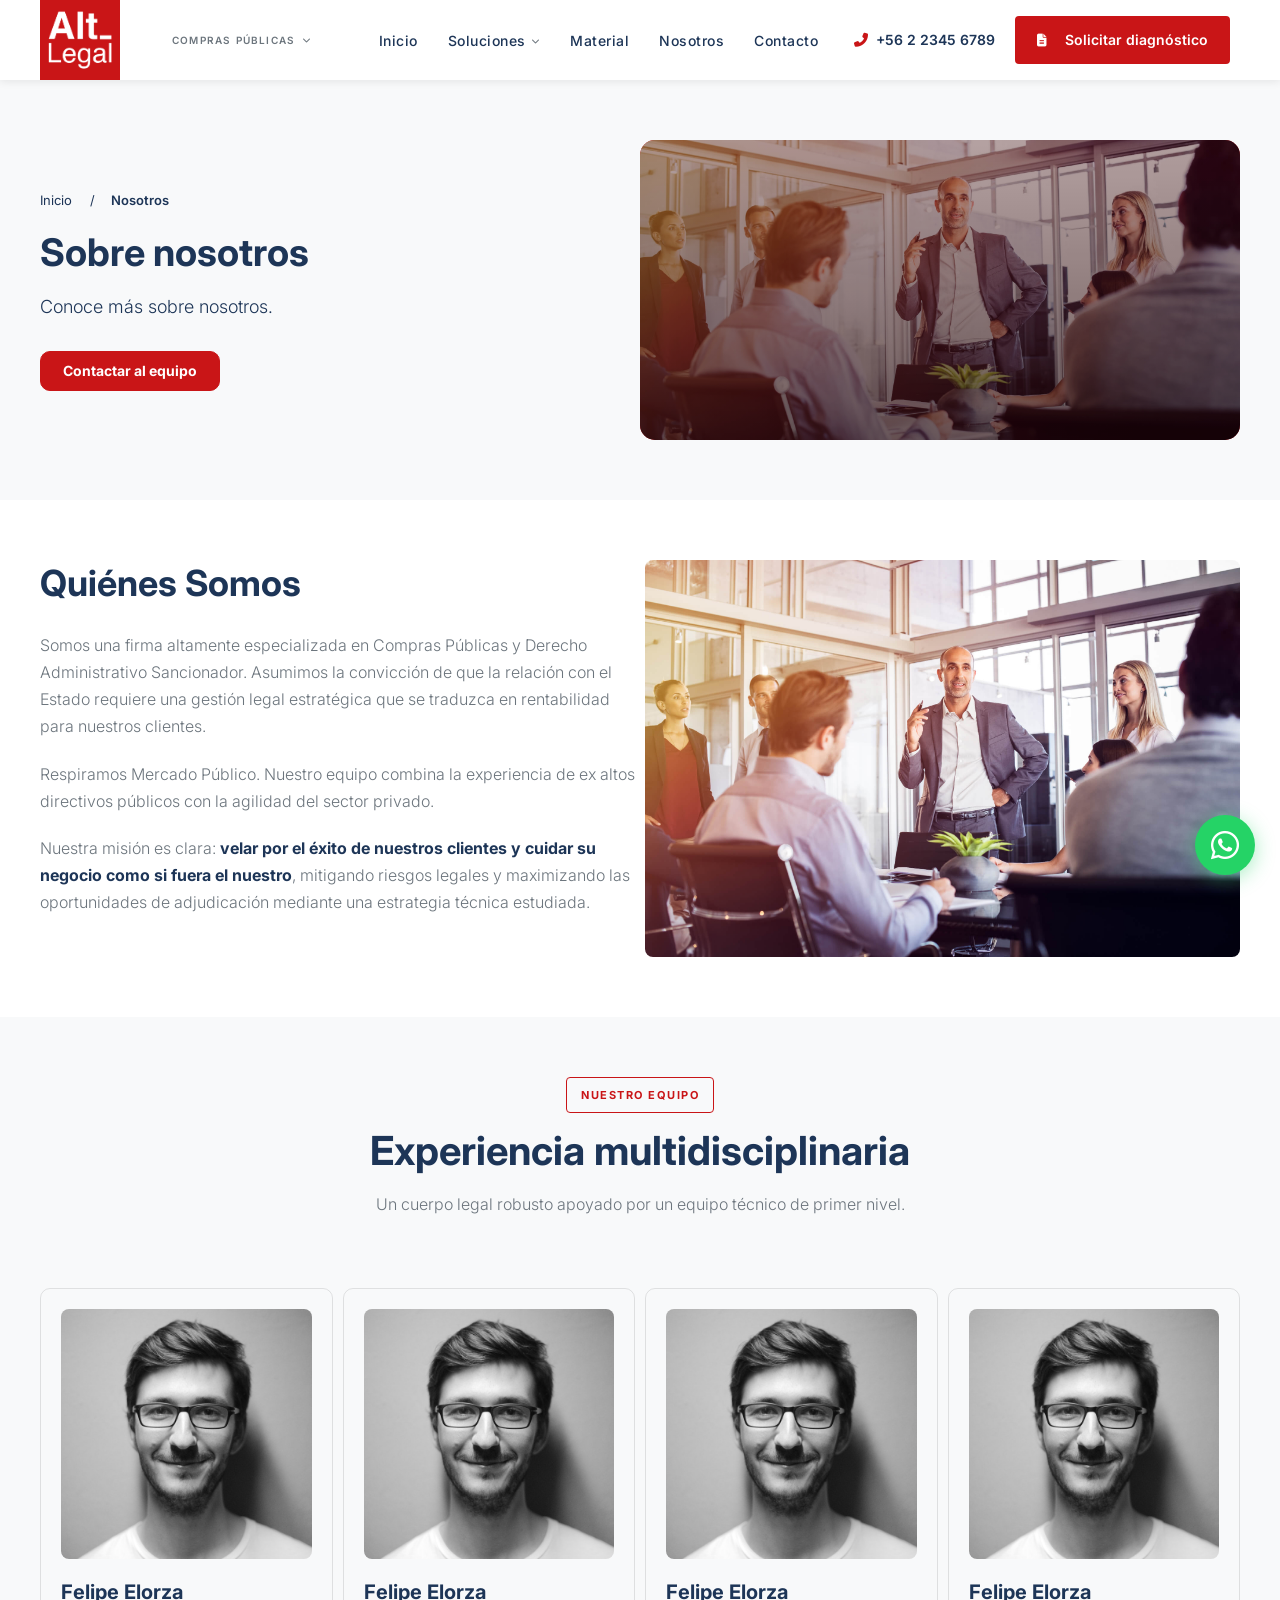
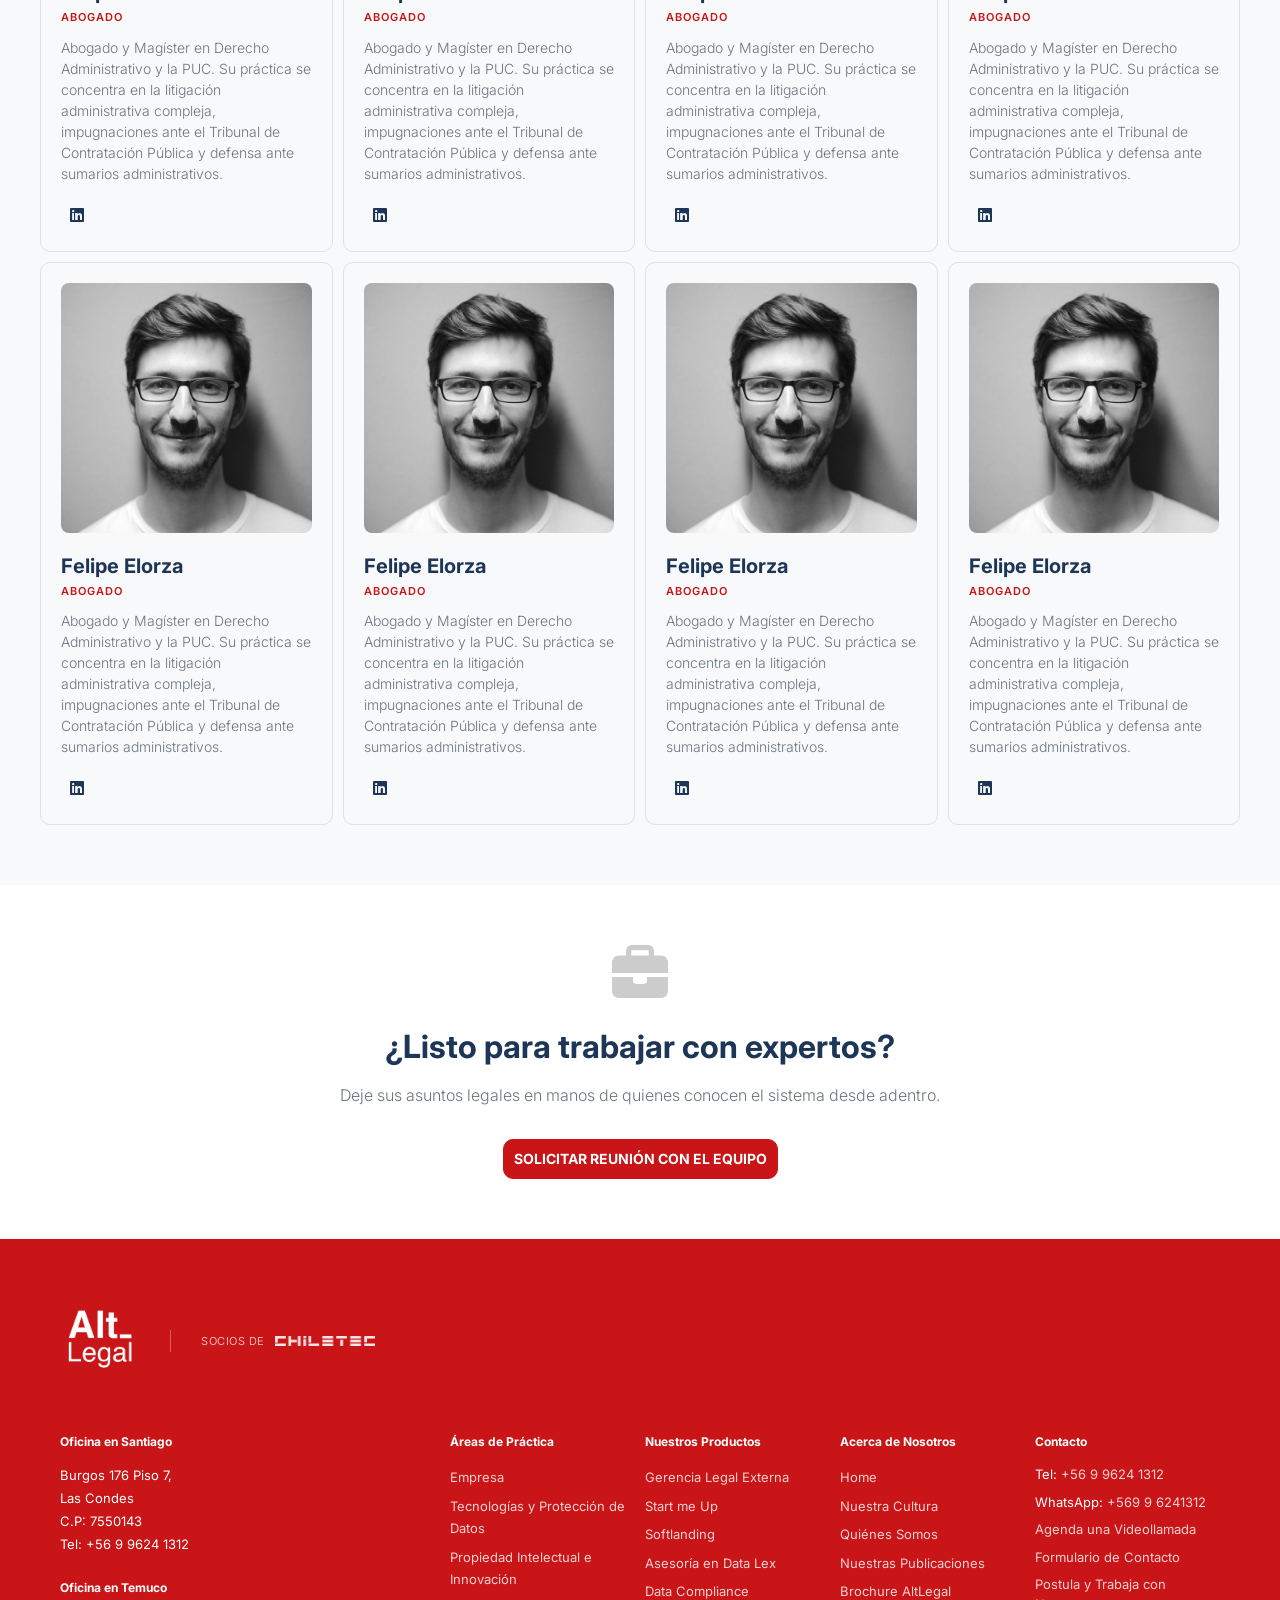
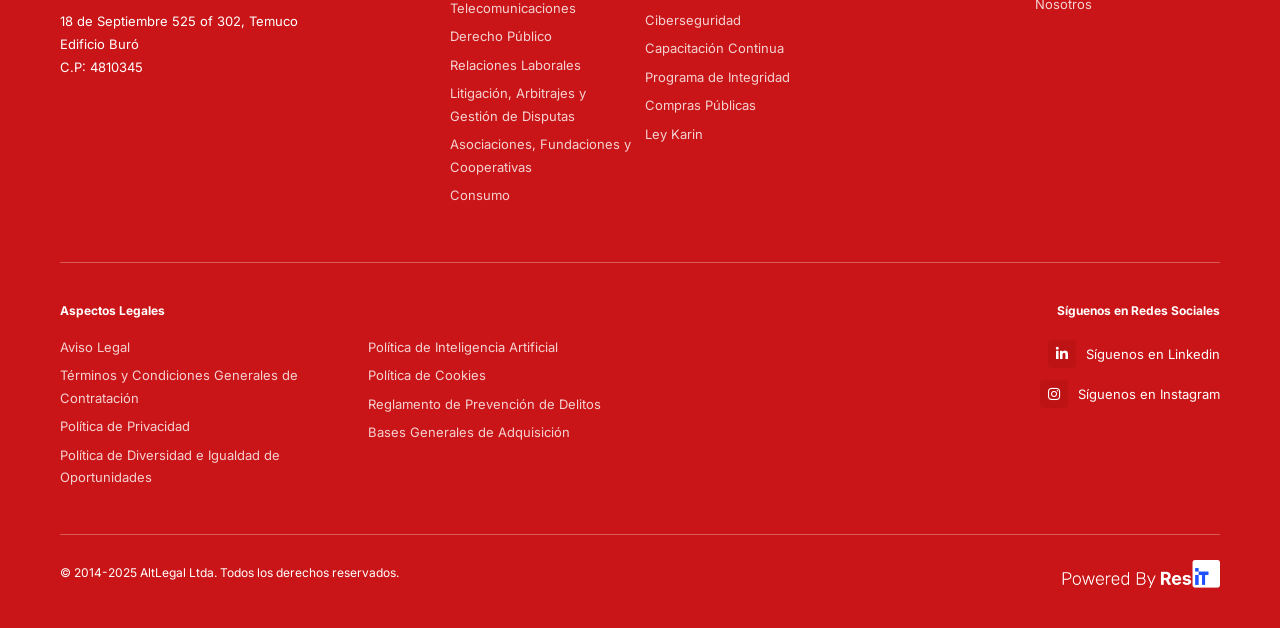
==== commit 6640c91c: "fix front" ====
--- a/aboutus.html
+++ b/aboutus.html
@@ -5,8 +5,8 @@
     <meta charset="UTF-8">
     <link href="img/favicon.png" rel="shortcut icon">
     <meta name="viewport" content="width=device-width, initial-scale=1, maximum-scale=1">
-    <link href="css/main.css?v=33512" rel="stylesheet" type="text/css">
-    <script src="js/main.js?v=33512" type="text/javascript"></script>
+    <link href="css/main.css?v=32631" rel="stylesheet" type="text/css">
+    <script src="js/main.js?v=32631" type="text/javascript"></script>
     <!-- Meta tags facebook-->
     <meta property="og:title" content="AltLegal - Asesoría Legal Especializada">
     <meta property="og:description" content="Te ayudamos a maximizar tus oportunidades en licitaciones públicas con asesoría experta y resultados comprobados.">
@@ -51,7 +51,16 @@
                 <nav>
                   <ul>
                     <li><a href="index.html">Inicio</a></li>
-                    <li><a href="solutions.html">Soluciones</a></li>
+                    <li class="has-submenu"><a href="solutions.html">Soluciones<i class="fas fa-chevron-down"></i></a>
+                      <ul class="submenu">
+                        <li><a href="solutions.html#licitaciones">Asesoría en licitaciones</a></li>
+                        <li><a href="solutions.html#conflictos">Gestión de conflictos con el Estado</a></li>
+                        <li><a href="solutions.html#integridad">Programas de Integridad</a></li>
+                        <li><a href="solutions.html#capacitacion">Capacitación de equipos</a></li>
+                        <li><a href="solutions.html#laas">Asesoría legal permanente (LaaS)</a></li>
+                        <li><a href="solutions.html#cobranza">Cobranza al Estado</a></li>
+                      </ul>
+                    </li>
                     <li><a href="material.html">Material</a></li>
                     <li><a href="aboutus.html">Nosotros</a></li>
                     <li><a href="contact.html">Contacto</a></li>
@@ -68,7 +77,7 @@
             <div class="header__nav__opacity"></div>
             <div class="header__nav__nav">
               <div class="header__nav__nav__header">
-                <div class="header__nav__isotipo"><img src="img/icons/logo-altlegal.svg"></div>
+                <div class="header__nav__isotipo"><img src="img/icons/logo-altlegal.png"></div>
                 <div class="header__nav__close">
                   <div></div>
                   <div></div>
@@ -83,7 +92,16 @@
                 <div class="header__nav__nav__menu">
                   <ul>
                     <li><a href="index.html">Inicio</a></li>
-                    <li><a href="solutions.html">Soluciones</a></li>
+                    <li class="has-submenu"><a href="#">Soluciones<i class="fas fa-chevron-down"></i></a>
+                      <ul class="submenu">
+                        <li><a href="solutions.html#licitaciones">Asesoría en licitaciones</a></li>
+                        <li><a href="solutions.html#conflictos">Gestión de conflictos con el Estado</a></li>
+                        <li><a href="solutions.html#integridad">Programas de Integridad</a></li>
+                        <li><a href="solutions.html#capacitacion">Capacitación de equipos</a></li>
+                        <li><a href="solutions.html#laas">Asesoría legal permanente (LaaS)</a></li>
+                        <li><a href="solutions.html#cobranza">Cobranza al Estado</a></li>
+                      </ul>
+                    </li>
                     <li><a href="material.html">Material</a></li>
                     <li><a href="aboutus.html">Nosotros</a></li>
                     <li><a href="contact.html">Contacto</a></li>
@@ -277,68 +295,124 @@
           </div>
         </div>
       </section>
-    </div>
+    </div><a href="https://wa.me/56996241312" target="_blank" rel="noopener noreferrer" title="Contáctanos por WhatsApp" class="whatsapp-sticky"><i class="fab fa-whatsapp"></i></a>
     <footer>
       <div class="footer__primary">
         <div class="footer__wrap">
           <div class="footer__top">
+            <div class="footer__logos">
+              <div class="footer__logo"><a href="index.html"><img src="img/icons/logo-altlegal.png" alt="AltLegal"></a></div>
+              <div class="footer__partner"><span>Socios de</span><a href="https://chiletec.org" target="_blank" rel="noopener noreferrer"><img src="img/icons/logo-chiletec.png" alt="Chiletec"></a></div>
+            </div>
             <div class="cols">
-              <div class="col-xs-12 col-md-3">
-                <div class="footer__brand">
-                  <div class="footer__logo"><a href="index.html"><img src="img/icons/logo-altlegal.png" alt="AltLegal"></a></div>
-                  <div class="footer__tagline">COMPRAS PÚBLICAS</div>
-                  <p class="footer__description">Especialistas en Compras Públicas. Ayudamos a empresas a navegar la burocracia estatal, ganar licitaciones y proteger su negocio con un sentido de realidad y eficiencia.</p>
-                </div>
-              </div>
-              <div class="col-xs-12 col-md-3">
-                <div class="footer__block">
-                  <h5 class="footer__subtitle">Navegación</h5>
+              <div class="col-xs-6 col-md-4">
+                <div class="footer__block">
+                  <h5 class="footer__subtitle">Oficina en Santiago</h5>
+                  <ul class="footer__address">
+                    <li>Burgos 176 Piso 7,</li>
+                    <li>Las Condes</li>
+                    <li>C.P: 7550143</li>
+                    <li><a href="tel:+56996241312">Tel: +56 9 9624 1312</a></li>
+                  </ul>
+                  <h5 class="footer__subtitle">Oficina en Temuco</h5>
+                  <ul class="footer__address">
+                    <li>18 de Septiembre 525 of 302, Temuco</li>
+                    <li>Edificio Buró</li>
+                    <li>C.P: 4810345</li>
+                  </ul>
+                </div>
+              </div>
+              <div class="col-xs-6 col-md-2">
+                <div class="footer__block">
+                  <h5 class="footer__subtitle">Áreas de Práctica</h5>
                   <ul class="footer__links">
-                    <li><a href="#inicio">Inicio</a></li>
-                    <li><a href="#soluciones">Soluciones</a></li>
-                    <li><a href="#material">Material</a></li>
-                    <li><a href="#nosotros">Nosotros</a></li>
-                    <li><a href="#contacto">Contacto</a></li>
-                  </ul>
-                </div>
-              </div>
-              <div class="col-xs-12 col-md-3">
-                <div class="footer__block">
-                  <h5 class="footer__subtitle">Soluciones</h5>
+                    <li><a href="#">Empresa</a></li>
+                    <li><a href="#">Tecnologías y Protección de Datos</a></li>
+                    <li><a href="#">Propiedad Intelectual e Innovación</a></li>
+                    <li><a href="#">Telecomunicaciones</a></li>
+                    <li><a href="#">Derecho Público</a></li>
+                    <li><a href="#">Relaciones Laborales</a></li>
+                    <li><a href="#">Litigación, Arbitrajes y Gestión de Disputas</a></li>
+                    <li><a href="#">Asociaciones, Fundaciones y Cooperativas</a></li>
+                    <li><a href="#">Consumo</a></li>
+                  </ul>
+                </div>
+              </div>
+              <div class="col-xs-6 col-md-2">
+                <div class="footer__block">
+                  <h5 class="footer__subtitle">Nuestros Productos</h5>
                   <ul class="footer__links">
-                    <li><a href="#soluciones">Asesoría en licitaciones y contratación pública</a></li>
-                    <li><a href="#soluciones">Gestión de conflictos con el Estado</a></li>
-                    <li><a href="#soluciones">Programas de Integridad</a></li>
-                    <li><a href="#soluciones">Capacitación de equipos</a></li>
-                    <li><a href="#soluciones">Asesoría legal permanente (LaaS)</a></li>
-                    <li><a href="#soluciones">Cobranza al Estado</a></li>
-                  </ul>
-                </div>
-              </div>
-              <div class="col-xs-12 col-md-3">
+                    <li><a href="#">Gerencia Legal Externa</a></li>
+                    <li><a href="#">Start me Up</a></li>
+                    <li><a href="#">Softlanding</a></li>
+                    <li><a href="#">Asesoría en Data Lex</a></li>
+                    <li><a href="#">Data Compliance</a></li>
+                    <li><a href="#">Ciberseguridad</a></li>
+                    <li><a href="#">Capacitación Continua</a></li>
+                    <li><a href="#">Programa de Integridad</a></li>
+                    <li><a href="#">Compras Públicas</a></li>
+                    <li><a href="#">Ley Karin</a></li>
+                  </ul>
+                </div>
+              </div>
+              <div class="col-xs-6 col-md-2">
+                <div class="footer__block">
+                  <h5 class="footer__subtitle">Acerca de Nosotros</h5>
+                  <ul class="footer__links">
+                    <li><a href="index.html">Home</a></li>
+                    <li><a href="aboutus.html">Nuestra Cultura</a></li>
+                    <li><a href="aboutus.html">Quiénes Somos</a></li>
+                    <li><a href="material.html">Nuestras Publicaciones</a></li>
+                    <li><a href="#">Brochure AltLegal</a></li>
+                  </ul>
+                </div>
+              </div>
+              <div class="col-xs-12 col-md-2">
                 <div class="footer__block">
                   <h5 class="footer__subtitle">Contacto</h5>
                   <ul class="footer__contact">
-                    <li><i class="fas fa-map-marker-alt"></i><span>Calle Burgos 176, piso 7, Las Condes<br>Santiago, Chile</span></li>
-                    <li><i class="fas fa-phone-alt"></i><a href="tel:+5622345678">+56 2 2345 6789</a></li>
-                    <li><i class="fas fa-envelope"></i><a href="mailto:contacto@altlegal.cl">contacto@altlegal.cl</a></li>
-                  </ul>
-                  <p class="footer__social-title">Síguenos en nuestras redes:</p>
-                  <div class="footer__socials"><a href="#" target="_blank" rel="noopener noreferrer" class="footer__social"><i class="fab fa-linkedin-in"></i></a><a href="#" target="_blank" rel="noopener noreferrer" class="footer__social"><i class="fab fa-instagram"></i></a></div>
+                    <li><span>Tel: </span><a href="tel:+56996241312">+56 9 9624 1312</a></li>
+                    <li><span>WhatsApp: </span><a href="https://wa.me/56996241312" target="_blank">+569 9 6241312</a></li>
+                    <li><a href="#">Agenda una Videollamada</a></li>
+                    <li><a href="contact.html">Formulario de Contacto</a></li>
+                    <li><a href="#">Postula y Trabaja con Nosotros</a></li>
+                  </ul>
+                </div>
+              </div>
+            </div>
+          </div>
+          <div class="footer__middle">
+            <div class="cols">
+              <div class="col-xs-12 col-md-6">
+                <div class="footer__block">
+                  <h5 class="footer__subtitle">Aspectos Legales</h5>
+                  <div class="footer__legal-grid">
+                    <ul class="footer__links">
+                      <li><a href="#">Aviso Legal</a></li>
+                      <li><a href="#">Términos y Condiciones Generales de Contratación</a></li>
+                      <li><a href="#">Política de Privacidad</a></li>
+                      <li><a href="#">Política de Diversidad e Igualdad de Oportunidades</a></li>
+                    </ul>
+                    <ul class="footer__links">
+                      <li><a href="#">Política de Inteligencia Artificial</a></li>
+                      <li><a href="#">Política de Cookies</a></li>
+                      <li><a href="#">Reglamento de Prevención de Delitos</a></li>
+                      <li><a href="#">Bases Generales de Adquisición</a></li>
+                    </ul>
+                  </div>
+                </div>
+              </div>
+              <div class="col-xs-12 col-md-6">
+                <div class="footer__block footer__block--social">
+                  <h5 class="footer__subtitle">Síguenos en Redes Sociales</h5>
+                  <div class="footer__socials"><a href="#" target="_blank" rel="noopener noreferrer" class="footer__social"><i class="fab fa-linkedin-in"></i><span>Síguenos en Linkedin</span></a><a href="#" target="_blank" rel="noopener noreferrer" class="footer__social"><i class="fab fa-instagram"></i><span>Síguenos en Instagram</span></a></div>
                 </div>
               </div>
             </div>
           </div>
           <div class="footer__bottom">
             <div class="footer__bottom__left">
-              <p class="footer__copyright">© 2026 AltLegal Ltda. Todos los derechos reservados.</p>
-            </div>
-            <div class="footer__bottom__right">
-              <ul class="footer__legal">
-                <li><a href="#aviso-legal">Aviso legal</a></li>
-                <li><a href="#terminos">Términos y condiciones</a></li>
-                <li><a href="#privacidad">Políticas de Privacidad</a></li>
-              </ul>
+              <p class="footer__copyright">© 2014-2025 AltLegal Ltda. Todos los derechos reservados.</p>
             </div>
             <div class="footer__poweredby"><a href="https://resit.cl" target="_blank" rel="noopener"><img src="img/icons/powerby-resit.png" alt="Powered by ResIT"></a></div>
           </div>
--- a/css/main.css
+++ b/css/main.css
@@ -62,7 +62,7 @@
   transition: 0.2s ease;
 }
 a {
-  color: #e63946;
+  color: #c91517;
   text-decoration: none;
 }
 a.a-classic {
@@ -1602,15 +1602,23 @@
   }
 }
 @-webkit-keyframes scaleOut {
+  0% {
+    -webkit-transform: scale(1.4);
+            transform: scale(1.4);
+  }
   100% {
-    -webkit-transform: scale(0);
-            transform: scale(0);
+    -webkit-transform: scale(1);
+            transform: scale(1);
   }
 }
 @keyframes scaleOut {
+  0% {
+    -webkit-transform: scale(1.4);
+            transform: scale(1.4);
+  }
   100% {
-    -webkit-transform: scale(0);
-            transform: scale(0);
+    -webkit-transform: scale(1);
+            transform: scale(1);
   }
 }
 @-webkit-keyframes scaleFadeOut {
@@ -1826,7 +1834,7 @@
   width: 60px;
   height: 60px;
   border-radius: 8px;
-  background-color: rgba(230,57,70,0.1);
+  background-color: rgba(201,21,23,0.1);
   display: -ms-flexbox;
   display: flex;
   -ms-flex-align: center;
@@ -1837,7 +1845,7 @@
 }
 article.article--solution-detail .article__left .article__icon i {
   font-size: 28px;
-  color: #e63946;
+  color: #c91517;
 }
 article.article--solution-detail .article__left .article__title {
   font-size: 24px;
@@ -1923,7 +1931,7 @@
 }
 article.article--solution-detail .article__right .article__content .article__content__header i {
   font-size: 18px;
-  color: #e63946;
+  color: #c91517;
 }
 article.article--solution-detail .article__right .article__content .article__content__header .article__content__title {
   font-size: 16px;
@@ -1997,8 +2005,8 @@
 }
 article.article--solution-detail .article__right .article__alert {
   margin-bottom: 25px;
-  background-color: rgba(230,57,70,0.05);
-  border-left: 4px solid #e63946;
+  background-color: rgba(201,21,23,0.05);
+  border-left: 4px solid #c91517;
   padding: 20px;
   border-radius: 4px;
   display: -ms-flexbox;
@@ -2011,7 +2019,7 @@
 }
 article.article--solution-detail .article__right .article__alert .article__alert__icon i {
   font-size: 20px;
-  color: #e63946;
+  color: #c91517;
 }
 article.article--solution-detail .article__right .article__alert .article__alert__content {
   -ms-flex: 1;
@@ -2020,7 +2028,7 @@
 article.article--solution-detail .article__right .article__alert .article__alert__content .article__alert__title {
   font-size: 13px;
   font-weight: 700;
-  color: #e63946;
+  color: #c91517;
   margin-bottom: 5px;
   text-transform: uppercase;
   letter-spacing: 0.5px;
@@ -2185,17 +2193,17 @@
   box-shadow: 0 8px 24px rgba(0,0,0,0.12);
 }
 article.article--solution.article--solution--featured {
-  border: 2px solid #e63946;
-  background-color: rgba(230,57,70,0.02);
+  border: 2px solid #c91517;
+  background-color: rgba(201,21,23,0.02);
 }
 article.article--solution.article--solution--featured .article__title {
-  color: #e63946;
+  color: #c91517;
 }
 article.article--solution.article--solution--featured .article__link {
-  color: #e63946;
+  color: #c91517;
 }
 article.article--solution.article--solution--featured .article__link:after {
-  background-color: #e63946;
+  background-color: #c91517;
 }
 article.article--solution:before {
   content: '';
@@ -2237,7 +2245,7 @@
 }
 article.article--solution .article__header .article__icon {
   font-size: 32px;
-  color: #e63946;
+  color: #c91517;
 }
 article.article--solution .article__header .article__icon i {
   display: block;
@@ -2289,16 +2297,35 @@
   transition: all 0.3s ease;
 }
 article.article--solution .article__body .article__link:hover {
-  color: #e63946;
+  color: #c91517;
 }
 article.article--solution .article__body .article__link:hover:after {
-  background-color: #e63946;
+  background-color: #c91517;
 }
 article.article--process {
   text-align: center;
 }
 article.article--process .article__header {
   margin-bottom: 25px;
+}
+article.article--process .article__header .article__image {
+  width: 100%;
+  height: 200px;
+  border-radius: 12px;
+  overflow: hidden;
+  margin: 0 auto;
+}
+article.article--process .article__header .article__image img {
+  width: 100%;
+  height: 100%;
+  object-fit: cover;
+  transition: -webkit-transform 0.3s ease;
+  transition: transform 0.3s ease;
+}
+@media (min-width: 720px) {
+  article.article--process .article__header .article__image {
+    height: 220px;
+  }
 }
 article.article--process .article__header .article__icon {
   width: 80px;
@@ -2318,8 +2345,8 @@
   display: block;
 }
 article.article--process .article__header .article__icon:has(i.fa-search) {
-  border: 3px solid #e63946;
-  color: #e63946;
+  border: 3px solid #c91517;
+  color: #c91517;
   background-color: transparent;
 }
 article.article--process .article__header .article__icon:has(i.fa-map) {
@@ -2331,6 +2358,10 @@
   border: 3px solid #1d3557;
   color: #1d3557;
   background-color: transparent;
+}
+article.article--process:hover .article__header .article__image img {
+  -webkit-transform: scale(1.05);
+          transform: scale(1.05);
 }
 article.article--process .article__body .article__title {
   font-size: 18px;
@@ -2401,7 +2432,7 @@
 article.article--team .article__body .article__role {
   font-size: 11px;
   line-height: 1.3;
-  color: #e63946;
+  color: #c91517;
   margin-bottom: 12px;
   font-weight: 600;
   text-transform: uppercase;
@@ -2422,7 +2453,7 @@
   display: inline-block;
   font-size: 12px;
   font-weight: 600;
-  color: #e63946;
+  color: #c91517;
   text-decoration: none;
   transition: all 0.3s ease;
 }
@@ -2445,7 +2476,7 @@
   transition: all 0.3s ease;
 }
 article.article--team .article__footer .article__social a:hover {
-  background-color: #e63946;
+  background-color: #c91517;
   color: #fff;
 }
 article.article--team .article__footer .article__social a i {
@@ -2453,63 +2484,45 @@
 }
 article.article--publication {
   background-color: #fff;
-  border-radius: 0;
+  border-radius: 12px;
   overflow: hidden;
-  box-shadow: none;
+  box-shadow: 0 2px 12px rgba(0,0,0,0.08);
+  border: 1px solid rgba(0,0,0,0.06);
   display: -ms-flexbox;
   display: flex;
   -ms-flex-direction: column;
       flex-direction: column;
-  margin-bottom: 40px;
-}
-@media (min-width: 720px) {
-  article.article--publication {
-    -ms-flex-direction: row;
-        flex-direction: row;
-    -ms-flex-align: center;
-        align-items: center;
-    margin-bottom: 50px;
-  }
-}
-article.article--publication:last-child {
-  margin-bottom: 0;
+  margin-bottom: 30px;
+  transition: all 0.3s ease;
+  height: 100%;
+}
+article.article--publication:hover {
+  -webkit-transform: translateY(-6px);
+          transform: translateY(-6px);
+  box-shadow: 0 12px 32px rgba(0,0,0,0.15);
 }
 article.article--publication .article__header {
-  -ms-flex-negative: 0;
-      flex-shrink: 0;
   position: relative;
-}
-@media (min-width: 720px) {
-  article.article--publication .article__header {
-    width: 40%;
-    max-width: 360px;
-  }
 }
 article.article--publication .article__header .article__category {
   position: absolute;
   top: 15px;
-  left: 0;
+  left: 15px;
   z-index: 2;
-  background-color: #e63946;
+  background-color: #c91517;
   color: #fff;
   font-size: 10px;
   font-weight: 700;
   text-transform: uppercase;
   letter-spacing: 1px;
   padding: 6px 12px;
+  border-radius: 4px;
 }
 article.article--publication .article__header .article__image {
   position: relative;
-  padding-top: 75%;
+  padding-top: 60%;
   background-color: #f8f9fa;
   overflow: hidden;
-}
-@media (min-width: 720px) {
-  article.article--publication .article__header .article__image {
-    padding-top: 0;
-    height: 100%;
-    min-height: 240px;
-  }
 }
 article.article--publication .article__header .article__image img {
   position: absolute;
@@ -2518,16 +2531,15 @@
   width: 100%;
   height: 100%;
   object-fit: cover;
-  -webkit-filter: grayscale(0%);
-          filter: grayscale(0%);
-}
-@media (min-width: 720px) {
-  article.article--publication .article__header .article__image img {
-    position: absolute;
-  }
+  transition: -webkit-transform 0.4s ease;
+  transition: transform 0.4s ease;
+}
+article.article--publication .article__header .article__image:hover img {
+  -webkit-transform: scale(1.08);
+          transform: scale(1.08);
 }
 article.article--publication .article__body {
-  padding: 25px 0 0 0;
+  padding: 25px;
   -ms-flex: 1;
       flex: 1;
   display: -ms-flexbox;
@@ -2537,23 +2549,18 @@
   -ms-flex-pack: start;
       justify-content: flex-start;
 }
-@media (min-width: 720px) {
-  article.article--publication .article__body {
-    padding: 0 0 0 40px;
-  }
-}
 article.article--publication .article__body .article__meta {
   display: -ms-flexbox;
   display: flex;
   -ms-flex-align: center;
       align-items: center;
-  margin-bottom: 12px;
+  margin-bottom: 15px;
 }
 article.article--publication .article__body .article__meta .article__date {
-  font-size: 12px;
+  font-size: 11px;
   color: #999;
   font-weight: 400;
-  margin-right: 15px;
+  margin-right: 12px;
 }
 article.article--publication .article__body .article__meta .article__date:before {
   content: '';
@@ -2565,7 +2572,7 @@
   vertical-align: middle;
 }
 article.article--publication .article__body .article__meta .article__reading {
-  font-size: 12px;
+  font-size: 11px;
   color: #999;
   font-weight: 400;
 }
@@ -2579,22 +2586,28 @@
   vertical-align: middle;
 }
 article.article--publication .article__body .article__title {
-  font-size: 20px;
+  font-size: 18px;
   line-height: 1.4;
   color: #1d3557;
   margin-bottom: 12px;
   font-weight: 700;
+  transition: color 0.3s ease;
 }
 @media (min-width: 720px) {
   article.article--publication .article__body .article__title {
-    font-size: 24px;
-  }
+    font-size: 20px;
+  }
+}
+article.article--publication .article__body .article__title:hover {
+  color: #c91517;
 }
 article.article--publication .article__body .article__text {
   font-size: 13px;
   line-height: 1.6;
   color: #666;
   margin-bottom: 20px;
+  -ms-flex: 1;
+      flex: 1;
 }
 @media (min-width: 720px) {
   article.article--publication .article__body .article__text {
@@ -2612,6 +2625,7 @@
   text-decoration: none;
   letter-spacing: 0.5px;
   transition: all 0.3s ease;
+  margin-top: auto;
 }
 article.article--publication .article__body .article__link:after {
   content: '→';
@@ -2621,7 +2635,7 @@
   transition: transform 0.3s ease;
 }
 article.article--publication .article__body .article__link:hover {
-  color: #e63946;
+  color: #c91517;
 }
 article.article--publication .article__body .article__link:hover:after {
   -webkit-transform: translateX(4px);
@@ -2661,7 +2675,7 @@
 }
 article.article--sidebar .article__body .article__category {
   display: inline-block;
-  background-color: #e63946;
+  background-color: #c91517;
   color: #fff;
   font-size: 9px;
   font-weight: 700;
@@ -2678,12 +2692,12 @@
   font-weight: 700;
 }
 article.article--sidebar .article__body .article__title:hover {
-  color: #e63946;
+  color: #c91517;
 }
 article.article--sidebar .article__body .article__link {
   font-size: 12px;
   font-weight: 600;
-  color: #e63946;
+  color: #c91517;
   text-decoration: none;
   transition: all 0.3s ease;
 }
@@ -2713,8 +2727,8 @@
   position: relative;
   display: inline-block;
   padding: 10px 10px;
-  background-color: #e63946;
-  border: 1px solid #e63946;
+  background-color: #c91517;
+  border: 1px solid #c91517;
   color: #fff;
   font-size: 14px;
   line-height: 18px;
@@ -2825,7 +2839,7 @@
           transform: rotate(180deg);
 }
 .faq .faq__item.faq__open .faq__question__icon i {
-  color: #e63946;
+  color: #c91517;
 }
 .faq .faq__question {
   margin-bottom: 0;
@@ -2886,15 +2900,15 @@
 .faq .faq__question .fa {
   float: right;
   transition: 0.5s;
-  color: #e63946;
+  color: #c91517;
   margin-left: 10px;
 }
 .faq .faq__question:hover {
   cursor: pointer;
-  color: #e63946;
+  color: #c91517;
 }
 .faq .faq__question:hover .faq__question__title {
-  color: #e63946;
+  color: #c91517;
 }
 .faq .faq__answer {
   padding: 20px 0px;
@@ -2923,7 +2937,7 @@
   position: absolute;
   top: 9px;
   left: 0;
-  background-color: #e63946;
+  background-color: #c91517;
 }
 .faq .faq__answer .section__description {
   font-size: 14px;
@@ -2959,74 +2973,122 @@
 }
 footer {
   position: relative;
-  background-color: #f8f9fa;
+  background-color: #c91517;
 }
 footer .footer__primary {
   position: relative;
-  color: #1d3557;
-  background-color: #f8f9fa;
+  color: #fff;
+  background-color: #c91517;
   overflow: hidden;
 }
 footer .footer__wrap {
   position: relative;
   max-width: 1400px;
   margin: 0 auto;
-  padding: 60px 20px 30px;
+  padding: 50px 20px 30px;
 }
 @media (min-width: 720px) {
   footer .footer__wrap {
-    padding: 80px 60px 40px;
+    padding: 60px 60px 40px;
     max-width: 1400px;
   }
 }
 footer .footer__top {
-  margin-bottom: 40px;
-}
-footer .footer__top .cols {
-  gap: 40px 30px;
-}
-footer .footer__brand .footer__logo {
-  margin-bottom: 12px;
-}
-footer .footer__brand .footer__logo a {
+  margin-bottom: 50px;
+}
+footer .footer__top .footer__logos {
+  display: -ms-flexbox;
+  display: flex;
+  -ms-flex-align: center;
+      align-items: center;
+  gap: 30px;
+  margin-bottom: 50px;
+  -ms-flex-wrap: wrap;
+      flex-wrap: wrap;
+}
+footer .footer__top .footer__logos .footer__logo a {
   display: inline-block;
 }
-footer .footer__brand .footer__logo img {
+footer .footer__top .footer__logos .footer__logo img {
+  max-width: 80px;
+  height: auto;
+}
+footer .footer__top .footer__logos .footer__partner {
+  display: -ms-flexbox;
+  display: flex;
+  -ms-flex-align: center;
+      align-items: center;
+  gap: 10px;
+  padding-left: 30px;
+  border-left: 1px solid rgba(255,255,255,0.3);
+}
+footer .footer__top .footer__logos .footer__partner span {
+  font-size: 11px;
+  color: rgba(255,255,255,0.7);
+  text-transform: uppercase;
+  letter-spacing: 0.5px;
+}
+footer .footer__top .footer__logos .footer__partner a {
+  display: inline-block;
+}
+footer .footer__top .footer__logos .footer__partner img {
   max-width: 100px;
   height: auto;
+  -webkit-filter: brightness(0) invert(1);
+          filter: brightness(0) invert(1);
+  opacity: 0.9;
+  transition: opacity 0.2s ease;
+}
+footer .footer__top .footer__logos .footer__partner img:hover {
+  opacity: 1;
+}
+footer .footer__top .cols {
+  gap: 30px 20px;
+}
+@media (min-width: 720px) {
+  footer .footer__top .cols {
+    gap: 40px 30px;
+  }
+}
+footer .footer__block {
+  margin-bottom: 25px;
+}
+@media (min-width: 720px) {
+  footer .footer__block {
+    margin-bottom: 0;
+  }
+}
+footer .footer__subtitle {
+  font-size: 12px;
+  line-height: 1.4;
+  font-weight: 700;
+  color: #fff;
+  margin-bottom: 15px;
+}
+footer .footer__subtitle:not(:first-child) {
+  margin-top: 25px;
+}
+footer .footer__address {
+  list-style: none;
+  padding: 0;
   margin: 0;
 }
-footer .footer__brand .footer__tagline {
-  font-size: 11px;
-  font-weight: 600;
-  color: #6c757d;
-  text-transform: uppercase;
-  letter-spacing: 1px;
-  margin-bottom: 15px;
-}
-footer .footer__brand .footer__description {
+footer .footer__address li {
   font-size: 13px;
   line-height: 1.6;
-  color: #6c757d;
-  margin: 0;
-  max-width: 280px;
-}
-footer .footer__block {
-  margin-bottom: 30px;
-}
-@media (min-width: 720px) {
-  footer .footer__block {
-    margin-bottom: 0;
-  }
-}
-footer .footer__subtitle {
-  font-size: 14px;
-  line-height: 1.4;
-  font-weight: 700;
-  color: #1d3557;
-  margin-bottom: 15px;
-  text-transform: uppercase;
-  letter-spacing: 0.5px;
+  color: #fff;
+  margin-bottom: 2px;
+}
+footer .footer__address li:after {
+  display: none;
+}
+footer .footer__address li a {
+  color: #fff;
+  text-decoration: none;
+  transition: color 0.2s;
+}
+footer .footer__address li a:hover {
+  color: #c91517;
 }
 footer .footer__links {
   list-style: none;
@@ -3034,7 +3096,7 @@
   margin: 0;
 }
 footer .footer__links li {
-  margin-bottom: 8px;
+  margin-bottom: 6px;
 }
 footer .footer__links li:after {
   display: none;
@@ -3042,62 +3104,95 @@
 footer .footer__links li a {
   font-size: 13px;
   line-height: 1.5;
-  color: #6c757d;
+  color: #fff;
   text-decoration: none;
   transition: color 0.2s;
+  opacity: 0.8;
 }
 footer .footer__links li a:hover {
-  color: #e63946;
+  color: #fff !important;
+  opacity: 1;
 }
 footer .footer__contact {
   list-style: none;
   padding: 0;
   margin: 0;
-  margin-bottom: 20px;
 }
 footer .footer__contact li {
-  display: -ms-flexbox;
-  display: flex;
-  -ms-flex-align: start;
-      align-items: flex-start;
-  gap: 12px;
-  margin-bottom: 12px;
+  margin-bottom: 8px;
   font-size: 13px;
   line-height: 1.5;
-  color: #6c757d;
+  color: #fff;
 }
 footer .footer__contact li:after {
   display: none;
 }
-footer .footer__contact li i {
-  font-size: 14px;
-  color: #e63946;
-  margin-top: 2px;
-  -ms-flex-negative: 0;
-      flex-shrink: 0;
+footer .footer__contact li span {
+  color: #fff;
 }
 footer .footer__contact li a {
-  color: #6c757d;
+  color: #fff;
   text-decoration: none;
-  transition: color 0.2s;
+  transition: #fff 0.2s;
+  opacity: 0.8;
 }
 footer .footer__contact li a:hover {
-  color: #e63946;
-}
-footer .footer__social-title {
-  font-size: 13px;
-  font-weight: 600;
-  color: #1d3557;
-  margin-bottom: 10px;
+  color: #fff !important;
+  opacity: 1;
+}
+footer .footer__middle {
+  padding-top: 40px;
+  margin-bottom: 40px;
+  border-top: 1px solid rgba(255,255,255,0.3);
+}
+footer .footer__middle .cols {
+  gap: 30px;
+}
+footer .footer__middle .footer__legal-grid {
+  display: grid;
+  grid-template-columns: 1fr;
+  gap: 0 40px;
+}
+@media (min-width: 720px) {
+  footer .footer__middle .footer__legal-grid {
+    grid-template-columns: 1fr 1fr;
+  }
+}
+@media (min-width: 720px) {
+  footer .footer__middle .footer__block--social {
+    text-align: right;
+  }
+}
+footer .footer__middle .footer__block--social .footer__subtitle {
+  margin-bottom: 20px;
 }
 footer .footer__socials {
   display: -ms-flexbox;
   display: flex;
+  -ms-flex-direction: column;
+      flex-direction: column;
+  gap: 12px;
+}
+@media (min-width: 720px) {
+  footer .footer__socials {
+    -ms-flex-align: end;
+        align-items: flex-end;
+  }
+}
+footer .footer__socials .footer__social {
+  display: -ms-inline-flexbox;
+  display: inline-flex;
+  -ms-flex-align: center;
+      align-items: center;
   gap: 10px;
-}
-footer .footer__socials .footer__social {
-  width: 36px;
-  height: 36px;
+  color: #fff;
+  font-size: 13px;
+  text-decoration: none;
+  transition: color 0.2s;
+}
+footer .footer__socials .footer__social i {
+  width: 28px;
+  height: 28px;
   border-radius: 4px;
   background-color: rgba(0,0,0,0.05);
   display: -ms-flexbox;
@@ -3106,19 +3201,15 @@
       justify-content: center;
   -ms-flex-align: center;
       align-items: center;
-  color: #1d3557;
-  font-size: 16px;
-  text-decoration: none;
+  font-size: 14px;
   transition: all 0.2s;
 }
-footer .footer__socials .footer__social i {
-  display: block;
-}
 footer .footer__socials .footer__social:hover {
-  background-color: #e63946;
   color: #fff;
-  -webkit-transform: translateY(-2px);
-          transform: translateY(-2px);
+}
+footer .footer__socials .footer__social:hover i {
+  background-color: #fff;
+  color: #c91517;
 }
 footer .footer__bottom {
   display: -ms-flexbox;
@@ -3127,7 +3218,7 @@
       flex-direction: column;
   gap: 15px;
   padding-top: 25px;
-  border-top: 1px solid rgba(0,0,0,0.1);
+  border-top: 1px solid rgba(255,255,255,0.3);
 }
 @media (min-width: 720px) {
   footer .footer__bottom {
@@ -3142,46 +3233,17 @@
 footer .footer__bottom__left .footer__copyright {
   font-size: 12px;
   line-height: 1.4;
-  color: #6c757d;
+  color: #fff;
   margin: 0;
 }
-footer .footer__bottom__right .footer__legal {
-  list-style: none;
-  padding: 0;
-  margin: 0;
-  display: -ms-flexbox;
-  display: flex;
-  -ms-flex-wrap: wrap;
-      flex-wrap: wrap;
-  gap: 15px;
-}
-footer .footer__bottom__right .footer__legal li {
-  margin: 0;
-}
-footer .footer__bottom__right .footer__legal li:after {
-  display: none;
-}
-footer .footer__bottom__right .footer__legal li a {
-  font-size: 12px;
-  color: #6c757d;
-  text-decoration: none;
-  transition: color 0.2s;
-}
-footer .footer__bottom__right .footer__legal li a:hover {
-  color: #e63946;
-}
-footer .footer__poweredby {
-  margin-top: 15px;
-}
 @media (min-width: 720px) {
   footer .footer__poweredby {
-    margin-top: 0;
+    margin-left: auto;
   }
 }
 footer .footer__poweredby img {
   max-height: 28px;
   width: auto;
-  transition: opacity 0.2s;
 }
 form,
 .form {
@@ -3226,9 +3288,9 @@
 }
 input[type=checkbox]:checked,
 input[type=radio]:checked {
-  background-color: #e63946;
+  background-color: #c91517;
   background-position: 50% 50%;
-  border-color: #e63946;
+  border-color: #c91517;
 }
 select {
   display: inline-block;
@@ -3439,8 +3501,8 @@
 .form__input:focus {
   outline: none;
   background-color: #fff;
-  border-color: #e63946;
-  box-shadow: 0 0 0 3px rgba(230,57,70,0.1);
+  border-color: #c91517;
+  box-shadow: 0 0 0 3px rgba(201,21,23,0.1);
 }
 .form__input::-webkit-input-placeholder {
   color: #999;
@@ -3480,8 +3542,8 @@
 .form__select:focus {
   outline: none;
   background-color: #fff;
-  border-color: #e63946;
-  box-shadow: 0 0 0 3px rgba(230,57,70,0.1);
+  border-color: #c91517;
+  box-shadow: 0 0 0 3px rgba(201,21,23,0.1);
 }
 .form__select option {
   padding: 10px;
@@ -3504,8 +3566,8 @@
 .form__textarea:focus {
   outline: none;
   background-color: #fff;
-  border-color: #e63946;
-  box-shadow: 0 0 0 3px rgba(230,57,70,0.1);
+  border-color: #c91517;
+  box-shadow: 0 0 0 3px rgba(201,21,23,0.1);
 }
 .form__textarea::-webkit-input-placeholder {
   color: #999;
@@ -3576,7 +3638,7 @@
 }
 header .header__logo .header__logo__image {
   display: block;
-  width: 80px;
+  width: 70px;
   height: auto;
   transition: -webkit-transform 0.3s ease;
   transition: transform 0.3s ease;
@@ -3585,10 +3647,6 @@
   header .header__logo .header__logo__image {
     width: 80px;
   }
-}
-header .header__logo:hover .header__logo__image {
-  -webkit-transform: scale(1.05);
-          transform: scale(1.05);
 }
 header .header__area-selector {
   position: relative;
@@ -3596,7 +3654,6 @@
   padding-left: 20px;
   line-height: 1;
   display: none;
-  border-left: 1px solid rgba(0,0,0,0.3);
 }
 @media (min-width: 720px) {
   header .header__area-selector {
@@ -3677,7 +3734,7 @@
 }
 header .header__area-selector .header__area-selector__dropdown ul li.active a {
   background-color: #f8f9fa;
-  color: #e63946;
+  color: #c91517;
   font-weight: 600;
 }
 header .header__area-selector .header__area-selector__dropdown ul li a {
@@ -3691,11 +3748,14 @@
 }
 header .header__area-selector .header__area-selector__dropdown ul li a:hover {
   background-color: #f8f9fa;
-  color: #e63946;
-}
-header .header__nav,
+  color: #c91517;
+}
+header .header__nav {
+  display: none;
+  z-index: 1;
+}
 header .header__nav__mobile {
-  display: none;
+  display: block;
   z-index: 1;
 }
 header .header__nav .header__nav__bg {
@@ -3802,8 +3862,8 @@
   transition: all 0.3s ease;
 }
 header .header__nav .header__menu nav ul li a:hover {
-  background-color: rgba(230,57,70,0.1);
-  color: #e63946;
+  background-color: rgba(201,21,23,0.1);
+  color: #c91517;
   -webkit-transform: translateX(5px);
           transform: translateX(5px);
 }
@@ -3828,7 +3888,7 @@
 }
 header .header__right .header__phone i {
   font-size: 14px;
-  color: #e63946;
+  color: #c91517;
 }
 header .header__right .header__phone a {
   font-size: 14px;
@@ -3838,7 +3898,7 @@
   transition: color 0.2s;
 }
 header .header__right .header__phone a:hover {
-  color: #e63946;
+  color: #c91517;
 }
 header .header__right .header__buttons .btn {
   display: -ms-inline-flexbox;
@@ -3858,13 +3918,13 @@
   font-size: 13px;
 }
 header .header__right .header__buttons .btn.btn--primary {
-  background-color: #e63946;
+  background-color: #c91517;
   color: #fff;
-  border: 2px solid #e63946;
+  border: 2px solid #c91517;
 }
 header .header__right .header__buttons .btn.btn--primary:hover {
-  background-color: #e3202e;
-  border-color: #e3202e;
+  background-color: #b51315;
+  border-color: #b51315;
 }
 header .header__nav__mobile .header__nav__opacity {
   position: fixed;
@@ -3983,8 +4043,47 @@
   transition: all 0.3s ease;
 }
 header .header__nav__mobile .header__nav__nav__body .header__nav__nav__menu nav ul li a:hover {
-  background-color: rgba(230,57,70,0.1);
-  color: #e63946;
+  background-color: rgba(201,21,23,0.1);
+  color: #c91517;
+}
+header .header__nav__mobile .header__nav__nav__body .header__nav__nav__menu nav ul .has-submenu > a {
+  display: -ms-flexbox;
+  display: flex;
+  -ms-flex-align: center;
+      align-items: center;
+  -ms-flex-pack: justify;
+      justify-content: space-between;
+}
+header .header__nav__mobile .header__nav__nav__body .header__nav__nav__menu nav ul .has-submenu > a i {
+  font-size: 10px;
+  transition: -webkit-transform 0.3s ease;
+  transition: transform 0.3s ease;
+}
+header .header__nav__mobile .header__nav__nav__body .header__nav__nav__menu nav ul .has-submenu.active > a i {
+  -webkit-transform: rotate(180deg);
+          transform: rotate(180deg);
+}
+header .header__nav__mobile .header__nav__nav__body .header__nav__nav__menu nav ul .has-submenu.active > .submenu {
+  display: block;
+}
+header .header__nav__mobile .header__nav__nav__body .header__nav__nav__menu nav ul .has-submenu > .submenu {
+  display: none;
+  list-style: none;
+  margin: 0;
+  padding: 10px 0 0 15px;
+}
+header .header__nav__mobile .header__nav__nav__body .header__nav__nav__menu nav ul .has-submenu > .submenu li {
+  margin-bottom: 5px;
+}
+header .header__nav__mobile .header__nav__nav__body .header__nav__nav__menu nav ul .has-submenu > .submenu li a {
+  padding: 10px 15px;
+  font-size: 14px;
+  font-weight: 400;
+  color: #6c757d;
+}
+header .header__nav__mobile .header__nav__nav__body .header__nav__nav__menu nav ul .has-submenu > .submenu li a:hover {
+  color: #c91517;
+  background-color: rgba(201,21,23,0.05);
 }
 header .header__nav__mobile .header__nav__nav__footer {
   padding: 20px;
@@ -4002,7 +4101,7 @@
 }
 header .header__nav__mobile .header__nav__nav__footer .header__nav__phone i {
   font-size: 14px;
-  color: #e63946;
+  color: #c91517;
 }
 header .header__nav__mobile .header__nav__nav__footer .header__nav__phone a {
   font-size: 14px;
@@ -4033,9 +4132,9 @@
   font-size: 13px;
 }
 header .header__nav__mobile .header__nav__nav__footer .header__nav__buttons .btn.btn--primary {
-  background-color: #e63946;
+  background-color: #c91517;
   color: #fff;
-  border: 2px solid #e63946;
+  border: 2px solid #c91517;
 }
 header .header__item--ham {
   display: block;
@@ -4072,7 +4171,7 @@
   top: 16px;
 }
 header .header__item--ham:hover .header__ham span {
-  background-color: #e63946;
+  background-color: #c91517;
 }
 @media (min-width: 720px) {
   header {
@@ -4099,40 +4198,108 @@
   header .header__nav .header__menu {
     padding: 0;
   }
-  header .header__nav .header__menu nav ul {
+  header .header__nav .header__menu nav > ul {
     display: -ms-flexbox;
     display: flex;
     gap: 30px;
   }
-  header .header__nav .header__menu nav ul li {
+  header .header__nav .header__menu nav > ul > li {
     margin-bottom: 0;
-  }
-  header .header__nav .header__menu nav ul li a {
+    position: relative;
+  }
+  header .header__nav .header__menu nav > ul > li > a {
     padding: 10px 0;
     color: #1d3557;
     font-size: 14px;
     font-weight: 500;
     border-radius: 0;
     position: relative;
-  }
-  header .header__nav .header__menu nav ul li a::after {
+    display: -ms-inline-flexbox;
+    display: inline-flex;
+    -ms-flex-align: center;
+        align-items: center;
+    gap: 6px;
+  }
+  header .header__nav .header__menu nav > ul > li > a i {
+    font-size: 8px;
+    color: #6c757d;
+    transition: -webkit-transform 0.3s ease;
+    transition: transform 0.3s ease;
+  }
+  header .header__nav .header__menu nav > ul > li > a::after {
     content: '';
     position: absolute;
     bottom: -2px;
     left: 0;
     width: 0;
     height: 2px;
-    background-color: #e63946;
+    background-color: #c91517;
     transition: width 0.3s ease;
   }
-  header .header__nav .header__menu nav ul li a:hover {
+  header .header__nav .header__menu nav > ul > li > a:hover {
     background: transparent;
-    color: #e63946;
+    color: #c91517;
     -webkit-transform: none;
             transform: none;
   }
-  header .header__nav .header__menu nav ul li a:hover::after {
+  header .header__nav .header__menu nav > ul > li > a:hover::after {
     width: 100%;
+  }
+  header .header__nav .header__menu nav > ul > li.has-submenu:hover > a i {
+    -webkit-transform: rotate(180deg);
+            transform: rotate(180deg);
+  }
+  header .header__nav .header__menu nav > ul > li.has-submenu:hover > .submenu {
+    opacity: 1;
+    visibility: visible;
+    -webkit-transform: translateY(0);
+            transform: translateY(0);
+  }
+  header .header__nav .header__menu nav > ul > li.has-submenu > .submenu {
+    position: absolute;
+    top: calc(100% + 10px);
+    left: -15px;
+    background-color: #fff;
+    border-radius: 8px;
+    box-shadow: 0 4px 20px rgba(0,0,0,0.1);
+    min-width: 280px;
+    padding: 8px 0;
+    opacity: 0;
+    visibility: hidden;
+    -webkit-transform: translateY(-10px);
+            transform: translateY(-10px);
+    transition: all 0.3s ease;
+    z-index: 1000;
+    display: block;
+  }
+  header .header__nav .header__menu nav > ul > li.has-submenu > .submenu:before {
+    content: '';
+    position: absolute;
+    top: -8px;
+    left: 25px;
+    width: 0;
+    height: 0;
+    border-left: 8px solid transparent;
+    border-right: 8px solid transparent;
+    border-bottom: 8px solid #fff;
+  }
+  header .header__nav .header__menu nav > ul > li.has-submenu > .submenu li {
+    display: block;
+    margin: 0;
+  }
+  header .header__nav .header__menu nav > ul > li.has-submenu > .submenu li a {
+    display: block;
+    padding: 12px 20px;
+    font-size: 14px;
+    color: #1d3557;
+    line-height: 1.4;
+  }
+  header .header__nav .header__menu nav > ul > li.has-submenu > .submenu li a:hover {
+    background-color: #f8f9fa;
+    color: #c91517;
+  }
+  header .header__nav .header__menu nav > ul > li.has-submenu > .submenu li a::after {
+    display: none;
   }
   header .header__item--ham {
     display: none;
@@ -4141,33 +4308,33 @@
     display: none;
   }
 }
-header.nav-open .header__nav .header__nav__bg {
+header.header--nav-in .header__nav .header__nav__bg {
   opacity: 1;
   visibility: visible;
 }
-header.nav-open .header__nav .header__nav__nav {
+header.header--nav-in .header__nav .header__nav__nav {
   right: 0;
 }
-header.nav-open .header__nav .header__nav__close {
+header.header--nav-in .header__nav .header__nav__close {
   display: block;
 }
-header.nav-open .header__nav__mobile .header__nav__opacity {
+header.header--nav-in .header__nav__mobile .header__nav__opacity {
   opacity: 1;
   visibility: visible;
 }
-header.nav-open .header__nav__mobile .header__nav__nav {
+header.header--nav-in .header__nav__mobile .header__nav__nav {
   right: 0;
 }
-header.nav-open .header__item--ham .header__ham span:nth-child(1) {
+header.header--nav-in .header__item--ham .header__ham span:nth-child(1) {
   top: 8px;
   width: 0%;
   left: 50%;
 }
-header.nav-open .header__item--ham .header__ham span:nth-child(2) {
+header.header--nav-in .header__item--ham .header__ham span:nth-child(2) {
   -webkit-transform: rotate(45deg);
           transform: rotate(45deg);
 }
-header.nav-open .header__item--ham .header__ham span:nth-child(3) {
+header.header--nav-in .header__item--ham .header__ham span:nth-child(3) {
   top: 8px;
   width: 0%;
   left: 50%;
@@ -4237,7 +4404,7 @@
   height: 3px;
   border-radius: 5px;
   margin: 0 auto 4px;
-  background: #e63946;
+  background: #c91517;
   width: 30px;
   transition: 0.2s ease;
 }
@@ -4768,8 +4935,8 @@
     position: relative;
     display: inline-block;
     padding: 8px 15px;
-    background-color: #e63946;
-    border: 1px solid #e63946;
+    background-color: #c91517;
+    border: 1px solid #c91517;
     color: #fff;
     font-size: 14px;
     line-height: 18px;
@@ -4782,7 +4949,7 @@
   header .header__nav .header__nav__nav ul li.header__nav__button .btn:hover {
     background-color: rgba(162,51,136,0.25);
     border-color: rgba(162,51,136,0);
-    color: #e63946;
+    color: #c91517;
   }
 }
 @media (min-width: 1090px) {
@@ -4836,7 +5003,7 @@
     left: 0;
     width: 0%;
     height: 3px;
-    background-color: #e63946;
+    background-color: #c91517;
     transition: 0.5s;
   }
   header .header__nav ul li:hover a:after {
@@ -4996,7 +5163,7 @@
   background: transparent;
 }
 .form__loader .loader svg circle {
-  stroke: #e63946;
+  stroke: #c91517;
 }
 @-webkit-keyframes loaderRotate {
   100% {
@@ -5151,7 +5318,7 @@
   position: absolute;
   top: 0px;
   right: 0px;
-  color: #e63946;
+  color: #c91517;
   opacity: 1;
   font-weight: bold;
   font-size: 16px;
@@ -5349,7 +5516,7 @@
 }
 .modal.modal--lote .swiper-lote .swiper-button-prev,
 .modal.modal--lote .swiper-lote .swiper-button-next {
-  color: #e63946;
+  color: #c91517;
   width: 40px;
   height: 40px;
   background-color: rgba(255,255,255,0.9);
@@ -5371,7 +5538,7 @@
   bottom: 10px;
 }
 .modal.modal--lote .swiper-lote .swiper-pagination .swiper-pagination-bullet {
-  background-color: #e63946;
+  background-color: #c91517;
   opacity: 0.5;
   width: 10px;
   height: 10px;
@@ -5467,7 +5634,7 @@
   }
 }
 section.section--header .section__bg {
-  background-color: #e63946;
+  background-color: #c91517;
   position: relative;
   width: 100%;
   height: 300px;
@@ -5688,14 +5855,22 @@
   }
 }
 section .section__wrap.section__wrap--hero {
+  display: -ms-flexbox;
+  display: flex;
+  -ms-flex-direction: column;
+      flex-direction: column;
+  -ms-flex-pack: center;
+      justify-content: center;
   position: relative;
   max-width: 1400px;
   margin: 0 auto;
   padding: 40px 20px;
+  height: 70vh;
 }
 @media (min-width: 720px) {
   section .section__wrap.section__wrap--hero {
     padding: 100px 60px;
+    height: 70vh;
   }
 }
 section .section__wrap.section__wrap--header {
@@ -5753,13 +5928,12 @@
   background: #fff;
   color: #1d3557;
 }
-section.section--white,
 section.section--color-primary {
-  background: #e63946;
+  background: #c91517;
   color: #fff;
 }
 section.section--color-secundary {
-  background: #e63946;
+  background: #c91517;
   color: #fff;
 }
 section.section--gray {
@@ -5771,8 +5945,25 @@
   color: #fff;
 }
 .section--hero {
-  margin-top: 80px;
+  margin-top: 70px;
   border-bottom: none;
+  background-color: #1d3557;
+}
+@media (min-width: 720px) {
+  .section--hero {
+    margin-top: 80px;
+  }
+}
+.section--hero .section__wrap {
+  position: relative;
+  z-index: 3;
+}
+.section--hero .section__background {
+  opacity: 0.4;
+}
+.section--hero .section__background .bg {
+  -webkit-animation: scaleOut 15s;
+          animation: scaleOut 15s;
 }
 .section--hero .section__body .cols {
   -ms-flex-align: center;
@@ -5780,6 +5971,7 @@
 }
 .section--hero .section__content {
   padding: 20px 0;
+  color: #fff;
 }
 @media (min-width: 720px) {
   .section--hero .section__content {
@@ -5790,25 +5982,22 @@
 .section--hero .section__content .section__tag {
   display: inline-block;
   background-color: transparent;
-  color: #e63946;
   font-size: 11px;
   font-weight: 700;
   padding: 6px 14px;
   margin-bottom: 20px;
   text-transform: uppercase;
   letter-spacing: 1.5px;
-  border: 1.5px solid #e63946;
+  border: 1.5px solid #c91517;
   border-radius: 4px;
 }
 .section--hero .section__content .section__title {
-  color: #1d3557;
   margin-bottom: 25px;
   font-weight: 800;
 }
 .section--hero .section__content .section__description {
   font-size: 16px;
   line-height: 1.6;
-  color: #6c757d;
   margin-bottom: 30px;
   max-width: 500px;
 }
@@ -5826,79 +6015,6 @@
 .section--hero .section__content .section__buttons .btn:last-child {
   margin-right: 0;
 }
-.section--hero .section__media {
-  position: relative;
-  padding: 20px 0;
-}
-@media (min-width: 720px) {
-  .section--hero .section__media {
-    padding: 0;
-  }
-}
-.section--hero .section__media .section__bg {
-  position: relative;
-  height: 350px;
-  overflow: hidden;
-  border-radius: 12px;
-  background-color: #e63946;
-}
-@media (min-width: 720px) {
-  .section--hero .section__media .section__bg {
-    height: 450px;
-  }
-}
-.section--hero .section__media .section__bg .bg {
-  position: absolute;
-  top: 0;
-  left: 0;
-  width: 100%;
-  height: 100%;
-  opacity: 0.7;
-}
-.section--hero .section__media .section__bg .bg img {
-  width: 100%;
-  height: 100%;
-  object-fit: cover;
-}
-.section--hero .section__media .section__card {
-  position: absolute;
-  bottom: -20px;
-  left: -20px;
-  background-color: #fff;
-  padding: 20px;
-  border-radius: 12px;
-  box-shadow: 0 10px 40px rgba(0,0,0,0.15);
-  max-width: 280px;
-  display: -ms-flexbox;
-  display: flex;
-  -ms-flex-align: start;
-      align-items: flex-start;
-}
-@media (min-width: 480px) {
-  .section--hero .section__media .section__card {
-    margin-top: 20px;
-  }
-}
-.section--hero .section__media .section__card .section__card__icon {
-  font-size: 28px;
-  color: #e63946;
-  -ms-flex-negative: 0;
-      flex-shrink: 0;
-  margin-right: 10px;
-}
-.section--hero .section__media .section__card .section__card__body .section__card__title {
-  font-size: 18px;
-  color: #1d3557;
-  margin-bottom: 8px;
-  font-weight: 700;
-  line-height: 1.3;
-}
-.section--hero .section__media .section__card .section__card__body .section__card__text {
-  font-size: 14px;
-  line-height: 1.4;
-  color: #6c757d;
-  margin: 0;
-}
 .section--stats {
   border-bottom: none;
 }
@@ -5914,38 +6030,89 @@
 .section--stats .section__header .section__tag {
   display: inline-block;
   background-color: transparent;
-  color: #e63946;
+  color: #c91517;
   font-size: 11px;
   font-weight: 700;
   padding: 6px 14px;
   margin-bottom: 0;
   text-transform: uppercase;
   letter-spacing: 1.5px;
-  border: 1.5px solid #e63946;
+  border: 1.5px solid #c91517;
   border-radius: 4px;
 }
+.section--stats .section__body .cols {
+  gap: 15px;
+}
+@media (min-width: 720px) {
+  .section--stats .section__body .cols {
+    gap: 20px;
+  }
+}
 .section--stats .section__stat {
-  padding: 10px 0;
+  background-color: #f8f9fa;
+  border-radius: 12px;
+  padding: 28px 24px;
+  height: 100%;
+  transition: all 0.3s ease;
+  position: relative;
+  overflow: hidden;
+  min-height: 180px;
+}
+@media (min-width: 720px) {
+  .section--stats .section__stat {
+    min-height: 150px;
+  }
+}
+.section--stats .section__stat:hover {
+  background-color: #f2f4f6;
+  -webkit-transform: translateY(-3px);
+          transform: translateY(-3px);
+}
+.section--stats .section__stat:hover:before {
+  width: 100%;
 }
 .section--stats .section__stat .section__stat__number {
-  font-size: 28px;
-  line-height: 1.2;
-  color: #1d3557;
-  margin-bottom: 8px;
+  font-size: 36px;
+  line-height: 1.1;
+  color: #1d3557;
+  margin-bottom: 10px;
   font-weight: 800;
+  display: -ms-flexbox;
+  display: flex;
+  -ms-flex-align: baseline;
+      align-items: baseline;
 }
 @media (min-width: 720px) {
   .section--stats .section__stat .section__stat__number {
-    font-size: 32px;
+    font-size: 44px;
+  }
+}
+.section--stats .section__stat .section__stat__number .section__stat__value {
+  display: inline-block;
+}
+.section--stats .section__stat .section__stat__number .section__stat__suffix {
+  font-size: 0.5em;
+  font-weight: 600;
+  color: #6c757d;
+  margin-left: 4px;
+}
+.section--stats .section__stat .section__stat__number.section__stat__number--text {
+  display: block;
+  font-size: 22px;
+}
+@media (min-width: 720px) {
+  .section--stats .section__stat .section__stat__number.section__stat__number--text {
+    font-size: 26px;
   }
 }
 .section--stats .section__stat .section__stat__description {
   font-size: 12px;
-  line-height: 1.4;
+  line-height: 1.5;
   color: #6c757d;
   margin: 0;
   text-transform: uppercase;
-  font-weight: 400;
+  letter-spacing: 0.5px;
+  font-weight: 500;
 }
 @media (min-width: 720px) {
   .section--stats .section__stat .section__stat__description {
@@ -5991,14 +6158,14 @@
 .section--process .section__header .section__tag {
   display: inline-block;
   background-color: transparent;
-  color: #e63946;
+  color: #c91517;
   font-size: 11px;
   font-weight: 700;
   padding: 6px 14px;
   margin-bottom: 12px;
   text-transform: uppercase;
   letter-spacing: 1.5px;
-  border: 1.5px solid #e63946;
+  border: 1.5px solid #c91517;
   border-radius: 4px;
 }
 .section--process .section__header .section__title {
@@ -6041,14 +6208,14 @@
 .section--team .section__header .section__header__content .section__tag {
   display: inline-block;
   background-color: transparent;
-  color: #e63946;
+  color: #c91517;
   font-size: 11px;
   font-weight: 700;
   padding: 6px 14px;
   margin-bottom: 12px;
   text-transform: uppercase;
   letter-spacing: 1.5px;
-  border: 1.5px solid #e63946;
+  border: 1.5px solid #c91517;
   border-radius: 4px;
 }
 .section--team .section__header .section__header__content .section__title {
@@ -6107,7 +6274,8 @@
 }
 .section--newsletter {
   border-bottom: none;
-  background-color: #1d3557;
+  background-color: #c91517;
+  border-bottom: 1px solid rgba(255,255,255,0.3);
 }
 .section--newsletter .section__wrap {
   display: -ms-flexbox;
@@ -6204,7 +6372,7 @@
   margin: initial;
 }
 .section--cta {
-  background-color: #e63946;
+  background-color: #c91517;
   border-bottom: none;
 }
 .section--cta .section__bg {
@@ -6281,12 +6449,79 @@
 .section--cta .section__links a:hover {
   color: #fff;
 }
+.section--maps {
+  background-color: #fff;
+  border-bottom: none;
+}
+.section--maps .section__wrap {
+  text-align: center;
+}
+.section--maps .section__header {
+  margin-bottom: 40px;
+}
+@media (min-width: 720px) {
+  .section--maps .section__header {
+    margin-bottom: 50px;
+  }
+}
+.section--maps .section__header .section__tag {
+  display: -ms-inline-flexbox;
+  display: inline-flex;
+  -ms-flex-align: center;
+      align-items: center;
+  background-color: rgba(201,21,23,0.1);
+  color: #c91517;
+  font-size: 11px;
+  font-weight: 700;
+  padding: 8px 18px;
+  margin-bottom: 20px;
+  text-transform: uppercase;
+  letter-spacing: 1.5px;
+  border-radius: 30px;
+}
+.section--maps .section__header .section__tag i {
+  font-size: 14px;
+  margin-right: 8px;
+}
+.section--maps .section__header .section__title {
+  color: #1d3557;
+  margin-bottom: 15px;
+  font-weight: 700;
+  font-size: 28px;
+  line-height: 1.3;
+}
+@media (min-width: 720px) {
+  .section--maps .section__header .section__title {
+    font-size: 36px;
+  }
+}
+.section--maps .section__header .section__description {
+  font-size: 16px;
+  line-height: 1.6;
+  color: #6c757d;
+  margin: 0 auto;
+  max-width: 600px;
+}
+@media (min-width: 720px) {
+  .section--maps .section__header .section__description {
+    font-size: 18px;
+  }
+}
+.section--maps .section__body .section__map {
+  max-width: 900px;
+  margin: 0 auto;
+}
+.section--maps .section__body .section__map img {
+  width: 100%;
+  height: auto;
+  border-radius: 12px;
+}
 .section--solutions-list {
   background-color: #fff;
   border-bottom: none;
 }
 .section--solutions-list .section__header {
-  text-align: center;
+  text-align: left;
   margin-bottom: 60px;
 }
 @media (min-width: 720px) {
@@ -6408,7 +6643,7 @@
   -ms-flex-pack: center;
       justify-content: center;
   padding: 18px 40px;
-  background-color: #e63946;
+  background-color: #c91517;
   color: #fff;
   font-size: 14px;
   font-weight: 700;
@@ -6429,10 +6664,10 @@
   display: none;
 }
 .section--cta-urgent .section__buttons .btn--urgent:hover {
-  background-color: #e32533;
+  background-color: #b91315;
   -webkit-transform: translateY(-2px);
           transform: translateY(-2px);
-  box-shadow: 0 6px 20px rgba(230,57,70,0.5);
+  box-shadow: 0 6px 20px rgba(201,21,23,0.5);
 }
 .section--contact-methods {
   background-color: #fff;
@@ -6451,11 +6686,11 @@
 .section--contact-form .section__info .section__info__block .section__info__title {
   font-size: 11px;
   font-weight: 600;
-  color: #e63946;
+  color: #c91517;
   margin-bottom: 15px;
   text-transform: uppercase;
   letter-spacing: 1px;
-  border-left: 3px solid #e63946;
+  border-left: 3px solid #c91517;
   padding-left: 10px;
 }
 .section--contact-form .section__info .section__info__block .section__info__content p {
@@ -6477,7 +6712,7 @@
       align-items: center;
   font-size: 14px;
   font-weight: 500;
-  color: #e63946;
+  color: #c91517;
   text-decoration: none;
   transition: color 0.3s ease;
 }
@@ -6486,7 +6721,7 @@
   margin-right: 8px;
 }
 .section--contact-form .section__info .section__info__block .section__info__action .section__info__link:hover {
-  color: #e3202e;
+  color: #b51315;
 }
 .section--contact-form .section__info .section__info__block .section__info__schedule .section__info__schedule__item {
   display: -ms-flexbox;
@@ -6592,14 +6827,14 @@
 .section--team-2 .section__header .section__tag {
   display: inline-block;
   background-color: transparent;
-  color: #e63946;
+  color: #c91517;
   font-size: 11px;
   font-weight: 700;
   padding: 6px 14px;
   margin-bottom: 12px;
   text-transform: uppercase;
   letter-spacing: 1.5px;
-  border: 1.5px solid #e63946;
+  border: 1.5px solid #c91517;
   border-radius: 4px;
 }
 .section--team-2 .section__header .section__title {
@@ -6752,7 +6987,7 @@
   }
 }
 .section--article-header .section__body .section__meta .section__category {
-  background-color: #e63946;
+  background-color: #c91517;
   color: #fff;
   font-size: 10px;
   font-weight: 700;
@@ -6924,7 +7159,7 @@
       flex-shrink: 0;
   width: 50px;
   height: 50px;
-  background-color: #e63946;
+  background-color: #c91517;
   color: #fff;
   font-size: 20px;
   font-weight: 700;
@@ -7010,7 +7245,7 @@
 .section--article .section__content .section__content__author .section__content__author__info .section__content__author__role {
   display: block;
   font-size: 12px;
-  color: #e63946;
+  color: #c91517;
   text-transform: uppercase;
   font-weight: 600;
   letter-spacing: 1px;
@@ -7028,7 +7263,7 @@
   margin-bottom: 30px;
 }
 .section--article .section__sidebar .section__sidebar__block.section__sidebar__block--cta {
-  background-color: #e63946;
+  background-color: #c91517;
 }
 .section--article .section__sidebar .section__sidebar__block.section__sidebar__block--cta .section__sidebar__cta h3 {
   font-size: 20px;
@@ -7057,7 +7292,7 @@
   width: 40px;
   border-radius: 5px;
   padding: 5px;
-  background-color: #e63946;
+  background-color: #c91517;
   margin: 0 10px;
   display: -ms-flexbox;
   display: flex;
@@ -7065,16 +7300,16 @@
       justify-content: center;
   -ms-flex-align: center;
       align-items: center;
-  border: 2px solid #e63946;
+  border: 2px solid #c91517;
 }
 .section--social .section__social__logo:hover {
   background-color: #fff;
 }
 .section--social .section__social__logo:hover a {
-  color: #e63946;
+  color: #c91517;
 }
 .section--social .section__social__logo:hover svg path {
-  fill: #e63946;
+  fill: #c91517;
 }
 .section--social .section__social__logo a {
   color: #fff;
@@ -7094,6 +7329,406 @@
 }
 .section--social .section__social__logo svg path {
   fill: #fff;
+}
+.section--solution-overview {
+  background-color: #fff;
+  border-bottom: none;
+}
+.section--solution-overview .section__wrap .cols {
+  -ms-flex-align: center;
+      align-items: center;
+}
+.section--solution-overview .section__content {
+  margin-bottom: 40px;
+}
+@media (min-width: 720px) {
+  .section--solution-overview .section__content {
+    margin-bottom: 0;
+    padding-right: 40px;
+  }
+}
+.section--solution-overview .section__content .section__tag {
+  display: -ms-inline-flexbox;
+  display: inline-flex;
+  -ms-flex-align: center;
+      align-items: center;
+  background-color: rgba(201,21,23,0.1);
+  color: #c91517;
+  font-size: 11px;
+  font-weight: 700;
+  padding: 8px 18px;
+  margin-bottom: 20px;
+  text-transform: uppercase;
+  letter-spacing: 1.5px;
+  border-radius: 30px;
+}
+.section--solution-overview .section__content .section__tag i {
+  font-size: 14px;
+  margin-right: 8px;
+}
+.section--solution-overview .section__content .section__title {
+  color: #1d3557;
+  margin-bottom: 20px;
+  font-weight: 700;
+  font-size: 28px;
+  line-height: 1.3;
+}
+@media (min-width: 720px) {
+  .section--solution-overview .section__content .section__title {
+    font-size: 32px;
+  }
+}
+.section--solution-overview .section__content .section__description {
+  font-size: 16px;
+  line-height: 1.7;
+  color: #6c757d;
+  margin-bottom: 15px;
+}
+@media (min-width: 720px) {
+  .section--solution-overview .section__content .section__description {
+    font-size: 17px;
+  }
+}
+.section--solution-overview .section__features .section__feature {
+  display: -ms-flexbox;
+  display: flex;
+  gap: 20px;
+  padding: 25px;
+  background-color: #f8f9fa;
+  border-radius: 12px;
+  margin-bottom: 15px;
+  transition: all 0.3s ease;
+}
+.section--solution-overview .section__features .section__feature:last-child {
+  margin-bottom: 0;
+}
+.section--solution-overview .section__features .section__feature:hover {
+  background-color: #eff2f4;
+  -webkit-transform: translateX(5px);
+          transform: translateX(5px);
+}
+.section--solution-overview .section__features .section__feature .section__feature__icon {
+  -ms-flex-negative: 0;
+      flex-shrink: 0;
+  width: 50px;
+  height: 50px;
+  background-color: #c91517;
+  border-radius: 10px;
+  display: -ms-flexbox;
+  display: flex;
+  -ms-flex-align: center;
+      align-items: center;
+  -ms-flex-pack: center;
+      justify-content: center;
+}
+.section--solution-overview .section__features .section__feature .section__feature__icon i {
+  font-size: 20px;
+  color: #fff;
+}
+.section--solution-overview .section__features .section__feature .section__feature__body .section__feature__title {
+  font-size: 16px;
+  font-weight: 700;
+  color: #1d3557;
+  margin: 0 0 8px;
+}
+.section--solution-overview .section__features .section__feature .section__feature__body .section__feature__text {
+  font-size: 14px;
+  line-height: 1.5;
+  color: #6c757d;
+  margin: 0;
+}
+.section--solution-process {
+  background-color: #f8f9fa;
+  border-bottom: none;
+}
+.section--solution-process .section__header {
+  text-align: center;
+  margin-bottom: 50px;
+}
+@media (min-width: 720px) {
+  .section--solution-process .section__header {
+    margin-bottom: 60px;
+  }
+}
+.section--solution-process .section__header .section__tag {
+  display: -ms-inline-flexbox;
+  display: inline-flex;
+  -ms-flex-align: center;
+      align-items: center;
+  background-color: rgba(201,21,23,0.1);
+  color: #c91517;
+  font-size: 11px;
+  font-weight: 700;
+  padding: 8px 18px;
+  margin-bottom: 20px;
+  text-transform: uppercase;
+  letter-spacing: 1.5px;
+  border-radius: 30px;
+}
+.section--solution-process .section__header .section__tag i {
+  font-size: 14px;
+  margin-right: 8px;
+}
+.section--solution-process .section__header .section__title {
+  color: #1d3557;
+  margin-bottom: 15px;
+  font-weight: 700;
+  font-size: 28px;
+}
+@media (min-width: 720px) {
+  .section--solution-process .section__header .section__title {
+    font-size: 36px;
+  }
+}
+.section--solution-process .section__header .section__description {
+  font-size: 16px;
+  line-height: 1.6;
+  color: #6c757d;
+  max-width: 600px;
+  margin: 0 auto;
+}
+.section--solution-process .section__timeline {
+  max-width: 800px;
+  margin: 0 auto;
+  position: relative;
+}
+.section--solution-process .section__timeline:before {
+  content: '';
+  position: absolute;
+  left: 30px;
+  top: 0;
+  bottom: 0;
+  width: 2px;
+  background-color: rgba(201,21,23,0.2);
+}
+@media (min-width: 720px) {
+  .section--solution-process .section__timeline:before {
+    left: 40px;
+  }
+}
+.section--solution-process .section__timeline .section__timeline__item {
+  display: -ms-flexbox;
+  display: flex;
+  gap: 25px;
+  margin-bottom: 40px;
+  position: relative;
+}
+@media (min-width: 720px) {
+  .section--solution-process .section__timeline .section__timeline__item {
+    gap: 35px;
+  }
+}
+.section--solution-process .section__timeline .section__timeline__item:last-child {
+  margin-bottom: 0;
+}
+.section--solution-process .section__timeline .section__timeline__item .section__timeline__number {
+  -ms-flex-negative: 0;
+      flex-shrink: 0;
+  width: 60px;
+  height: 60px;
+  background-color: #c91517;
+  border-radius: 50%;
+  display: -ms-flexbox;
+  display: flex;
+  -ms-flex-align: center;
+      align-items: center;
+  -ms-flex-pack: center;
+      justify-content: center;
+  font-size: 20px;
+  font-weight: 700;
+  color: #fff;
+  position: relative;
+  z-index: 1;
+}
+@media (min-width: 720px) {
+  .section--solution-process .section__timeline .section__timeline__item .section__timeline__number {
+    width: 80px;
+    height: 80px;
+    font-size: 24px;
+  }
+}
+.section--solution-process .section__timeline .section__timeline__item .section__timeline__content {
+  -ms-flex: 1;
+      flex: 1;
+  background-color: #fff;
+  padding: 25px;
+  border-radius: 12px;
+  box-shadow: 0 2px 10px rgba(0,0,0,0.05);
+}
+.section--solution-process .section__timeline .section__timeline__item .section__timeline__content .section__timeline__title {
+  font-size: 18px;
+  font-weight: 700;
+  color: #1d3557;
+  margin: 0 0 10px;
+}
+@media (min-width: 720px) {
+  .section--solution-process .section__timeline .section__timeline__item .section__timeline__content .section__timeline__title {
+    font-size: 20px;
+  }
+}
+.section--solution-process .section__timeline .section__timeline__item .section__timeline__content .section__timeline__text {
+  font-size: 15px;
+  line-height: 1.6;
+  color: #6c757d;
+  margin: 0 0 15px;
+}
+.section--solution-process .section__timeline .section__timeline__item .section__timeline__content .section__timeline__time {
+  display: -ms-inline-flexbox;
+  display: inline-flex;
+  -ms-flex-align: center;
+      align-items: center;
+  gap: 8px;
+  font-size: 13px;
+  font-weight: 600;
+  color: #c91517;
+}
+.section--solution-process .section__timeline .section__timeline__item .section__timeline__content .section__timeline__time i {
+  font-size: 12px;
+}
+.section--solution-benefits {
+  background-color: #fff;
+  border-bottom: none;
+}
+.section--solution-benefits .section__header {
+  text-align: center;
+  margin-bottom: 50px;
+}
+.section--solution-benefits .section__header .section__title {
+  color: #1d3557;
+  font-weight: 700;
+  font-size: 28px;
+}
+@media (min-width: 720px) {
+  .section--solution-benefits .section__header .section__title {
+    font-size: 36px;
+  }
+}
+.section--solution-benefits .section__body .cols {
+  gap: 30px;
+}
+.section--solution-benefits .section__benefit {
+  text-align: center;
+  padding: 30px 20px;
+  background-color: #f8f9fa;
+  border-radius: 12px;
+  height: 100%;
+  transition: all 0.3s ease;
+}
+.section--solution-benefits .section__benefit:hover {
+  background-color: #eff2f4;
+  -webkit-transform: translateY(-5px);
+          transform: translateY(-5px);
+}
+.section--solution-benefits .section__benefit .section__benefit__icon {
+  width: 70px;
+  height: 70px;
+  background-color: rgba(201,21,23,0.1);
+  border-radius: 50%;
+  display: -ms-flexbox;
+  display: flex;
+  -ms-flex-align: center;
+      align-items: center;
+  -ms-flex-pack: center;
+      justify-content: center;
+  margin: 0 auto 20px;
+}
+.section--solution-benefits .section__benefit .section__benefit__icon i {
+  font-size: 28px;
+  color: #c91517;
+}
+.section--solution-benefits .section__benefit .section__benefit__title {
+  font-size: 16px;
+  font-weight: 700;
+  color: #1d3557;
+  margin: 0 0 10px;
+}
+.section--solution-benefits .section__benefit .section__benefit__text {
+  font-size: 14px;
+  line-height: 1.5;
+  color: #6c757d;
+  margin: 0;
+}
+.section--related {
+  background-color: #f8f9fa;
+  border-bottom: none;
+}
+.section--related .section__header {
+  text-align: center;
+  margin-bottom: 50px;
+}
+.section--related .section__header .section__title {
+  color: #1d3557;
+  margin-bottom: 15px;
+  font-weight: 700;
+  font-size: 28px;
+}
+@media (min-width: 720px) {
+  .section--related .section__header .section__title {
+    font-size: 36px;
+  }
+}
+.section--related .section__header .section__description {
+  font-size: 16px;
+  line-height: 1.6;
+  color: #6c757d;
+  max-width: 600px;
+  margin: 0 auto;
+}
+.section--related .section__body .cols {
+  gap: 30px;
+}
+.section--related .article--solution {
+  background-color: #fff;
+  padding: 35px 30px;
+  border-radius: 12px;
+  text-align: center;
+  height: 100%;
+  transition: all 0.3s ease;
+}
+.section--related .article--solution:hover {
+  -webkit-transform: translateY(-5px);
+          transform: translateY(-5px);
+  box-shadow: 0 10px 30px rgba(0,0,0,0.1);
+}
+.section--related .article--solution .article__icon {
+  width: 70px;
+  height: 70px;
+  background-color: rgba(201,21,23,0.1);
+  border-radius: 50%;
+  display: -ms-flexbox;
+  display: flex;
+  -ms-flex-align: center;
+      align-items: center;
+  -ms-flex-pack: center;
+      justify-content: center;
+  margin: 0 auto 25px;
+}
+.section--related .article--solution .article__icon i {
+  font-size: 28px;
+  color: #c91517;
+}
+.section--related .article--solution .article__title {
+  font-size: 18px;
+  font-weight: 700;
+  color: #1d3557;
+  margin: 0 0 15px;
+}
+.section--related .article--solution .article__text {
+  font-size: 14px;
+  line-height: 1.6;
+  color: #6c757d;
+  margin: 0 0 20px;
+}
+.section--related .article--solution .article__link {
+  font-size: 13px;
+  font-weight: 700;
+  color: #c91517;
+  text-transform: uppercase;
+  letter-spacing: 1px;
+  text-decoration: none;
+}
+.section--related .article--solution .article__link:hover {
+  text-decoration: underline;
 }
 .slider {
   position: relative;
@@ -7164,7 +7799,7 @@
 }
 .slider .slider-navigation .slider-nav {
   position: absolute;
-  background: #e63946;
+  background: #c91517;
   color: #fff;
   opacity: 0.7;
   z-index: 3;
@@ -7180,7 +7815,7 @@
 @media (min-width: 720px) {
   .slider .slider-navigation .slider-nav {
     opacity: 0.7;
-    background: #e63946;
+    background: #c91517;
     width: 35px;
     height: 60px;
     top: 50%;
@@ -7380,7 +8015,7 @@
   margin-top: calc(-1 * var(--swiper-navigation-size) / 2);
   z-index: 10;
   cursor: pointer;
-  background-color: #e63946;
+  background-color: #c91517;
   color: #fff;
   width: 50px;
   height: 50px;
@@ -7438,7 +8073,7 @@
 .swiper-button-prev:hover,
 .swiper-button-next:hover {
   background-color: #fff;
-  color: #e63946;
+  color: #c91517;
 }
 .swiper-button-prev.swiper-button-disabled,
 .swiper-button-next.swiper-button-disabled {
@@ -7805,8 +8440,8 @@
   font-weight: bold;
   transition: 0.2s ease;
   background-color: transparent;
-  border: 1px solid #e63946;
-  color: #e63946;
+  border: 1px solid #c91517;
+  color: #c91517;
   padding: 5px 20px;
   font-weight: 400;
   border-radius: 50px;
@@ -7822,11 +8457,11 @@
 .tabs .tabs__header .tab:hover {
   cursor: pointer;
   text-decoration: none;
-  background: #e63946;
+  background: #c91517;
   color: #fff;
 }
 .tabs .tabs__header .tab.tab--current {
-  background: #e63946;
+  background: #c91517;
   color: #fff;
 }
 .tabs .tabs__header.tabs__header--red {
@@ -7934,6 +8569,65 @@
 }
 .tabs.tabs--payment .tabs__header .tab .form__option {
   z-index: 5;
+}
+.whatsapp-sticky {
+  position: fixed;
+  bottom: 25px;
+  right: 25px;
+  width: 60px;
+  height: 60px;
+  background-color: #25d366;
+  border-radius: 50%;
+  display: -ms-flexbox;
+  display: flex;
+  -ms-flex-align: center;
+      align-items: center;
+  -ms-flex-pack: center;
+      justify-content: center;
+  box-shadow: 0 4px 20px rgba(37,211,102,0.4);
+  z-index: 9999;
+  transition: all 0.3s ease;
+  text-decoration: none;
+  -webkit-animation: pulse 2s infinite;
+          animation: pulse 2s infinite;
+}
+.whatsapp-sticky:hover {
+  background-color: #20ba5a;
+  -webkit-transform: scale(1.1);
+          transform: scale(1.1);
+  box-shadow: 0 6px 30px rgba(37,211,102,0.6);
+}
+.whatsapp-sticky:active {
+  -webkit-transform: scale(0.95);
+          transform: scale(0.95);
+}
+.whatsapp-sticky i {
+  font-size: 32px;
+  color: #fff;
+  display: block;
+  line-height: 1;
+}
+@-webkit-keyframes pulse {
+  0% {
+    box-shadow: 0 4px 20px rgba(37,211,102,0.4);
+  }
+  50% {
+    box-shadow: 0 4px 20px rgba(37,211,102,0.4), 0 0 0 10px rgba(37,211,102,0.1), 0 0 0 20px rgba(37,211,102,0.05);
+  }
+  100% {
+    box-shadow: 0 4px 20px rgba(37,211,102,0.4);
+  }
+}
+@keyframes pulse {
+  0% {
+    box-shadow: 0 4px 20px rgba(37,211,102,0.4);
+  }
+  50% {
+    box-shadow: 0 4px 20px rgba(37,211,102,0.4), 0 0 0 10px rgba(37,211,102,0.1), 0 0 0 20px rgba(37,211,102,0.05);
+  }
+  100% {
+    box-shadow: 0 4px 20px rgba(37,211,102,0.4);
+  }
 }
 .wp {
   max-width: 1400px;
@@ -8025,7 +8719,7 @@
   position: absolute;
   top: 0;
   left: 0;
-  color: #e63946;
+  color: #c91517;
 }
 .wp blockquote {
   padding: 10px 10px;
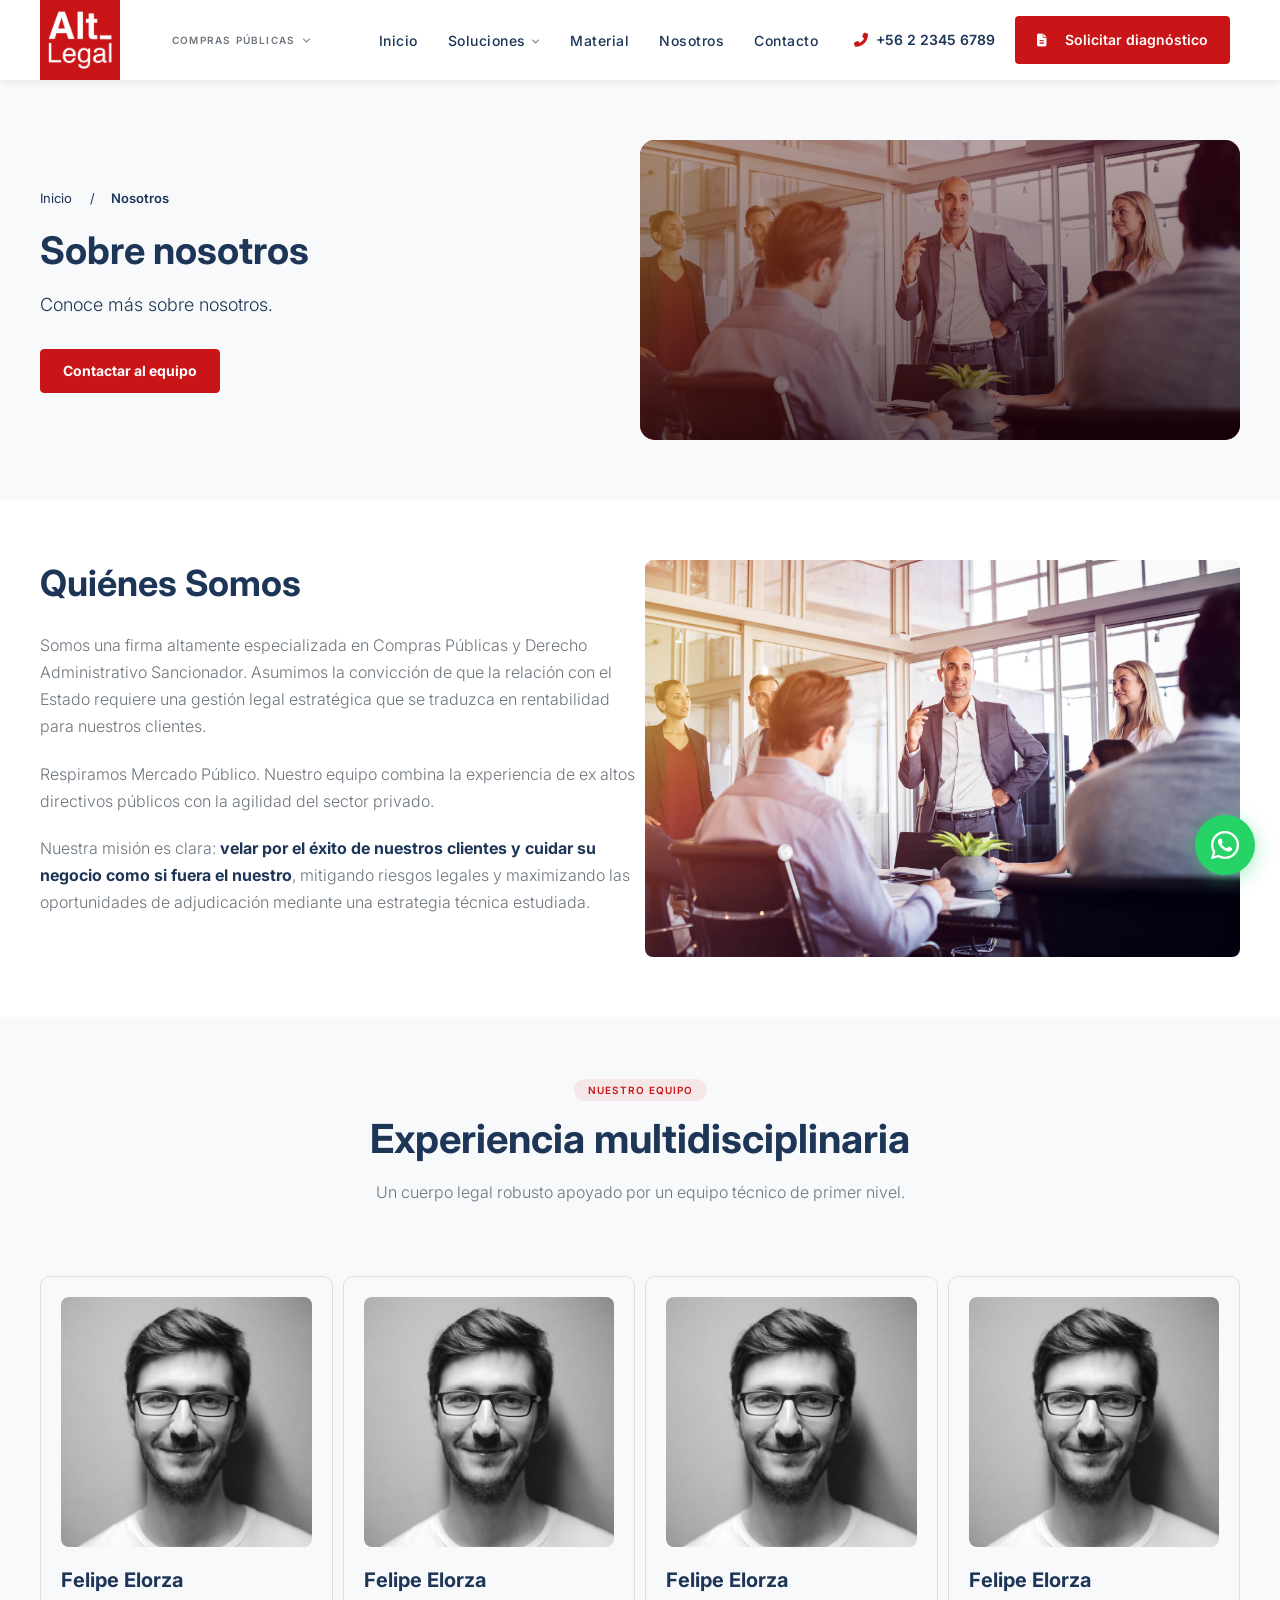
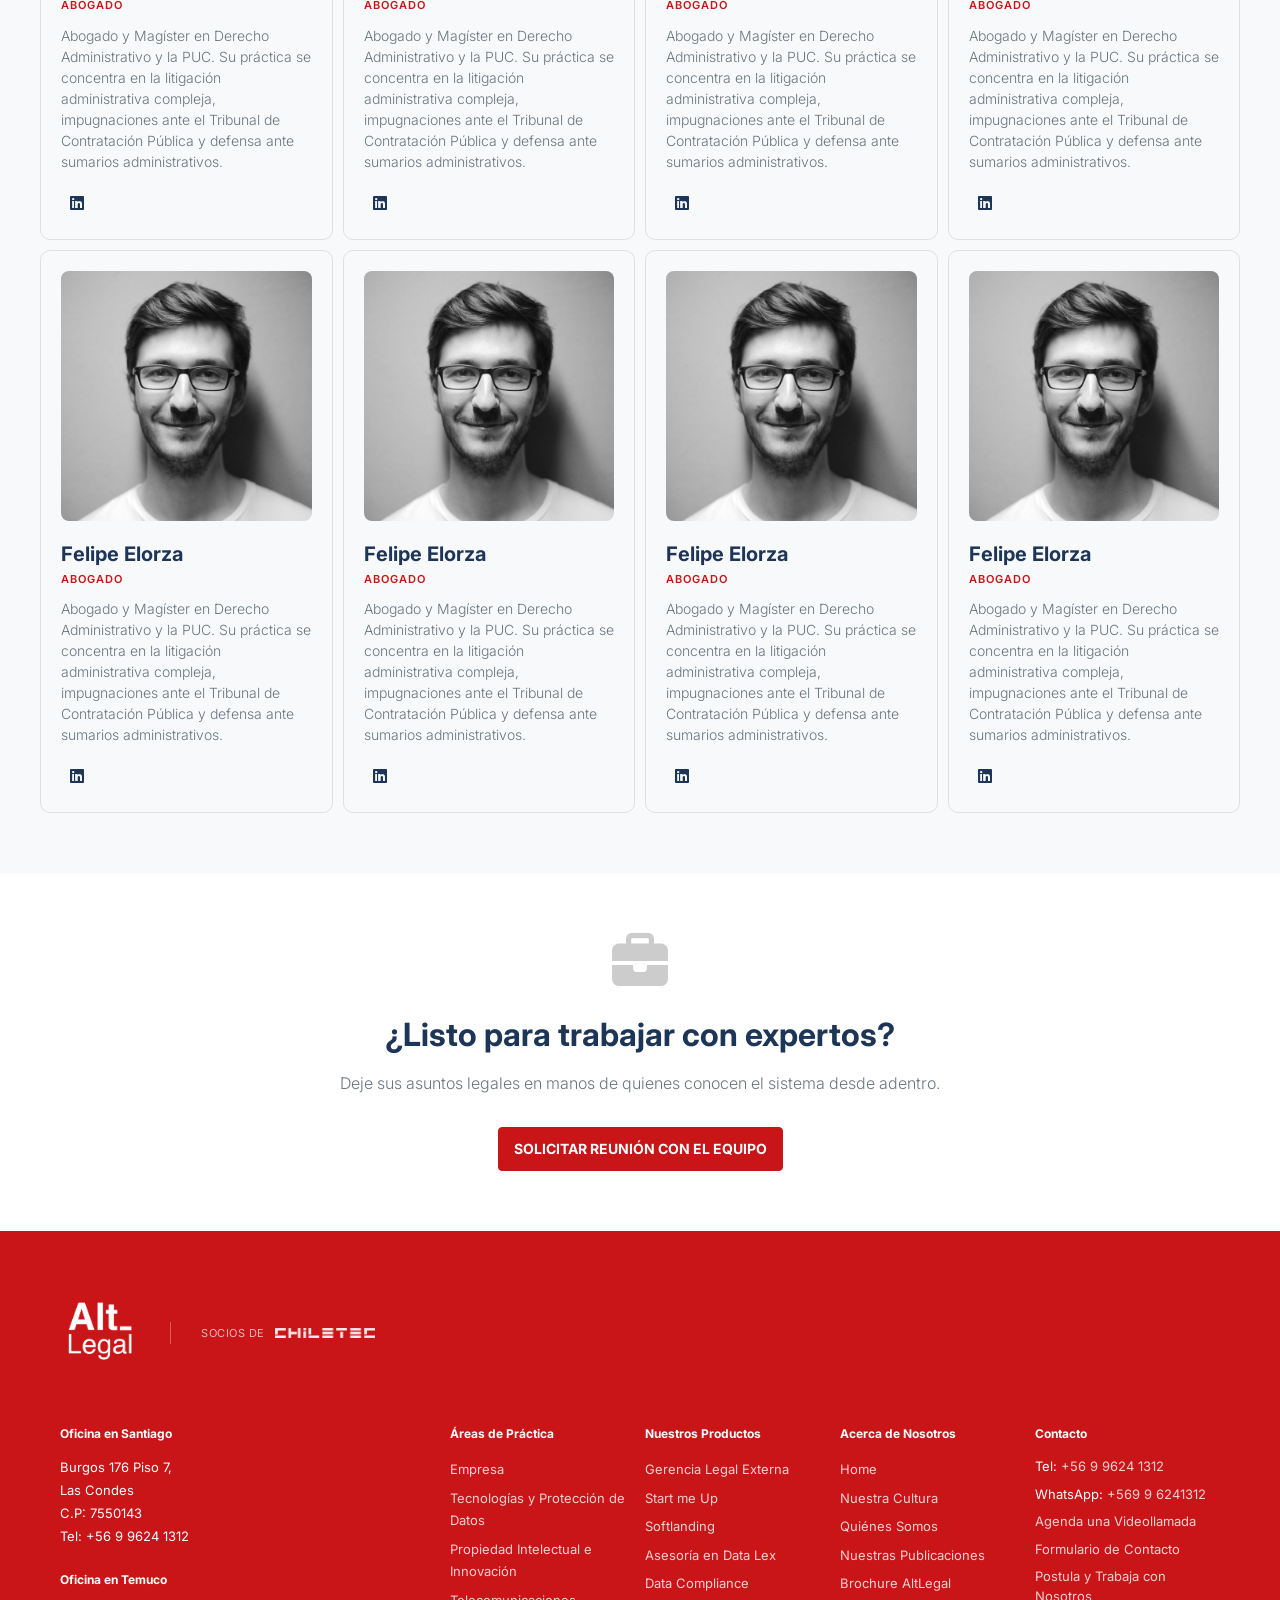
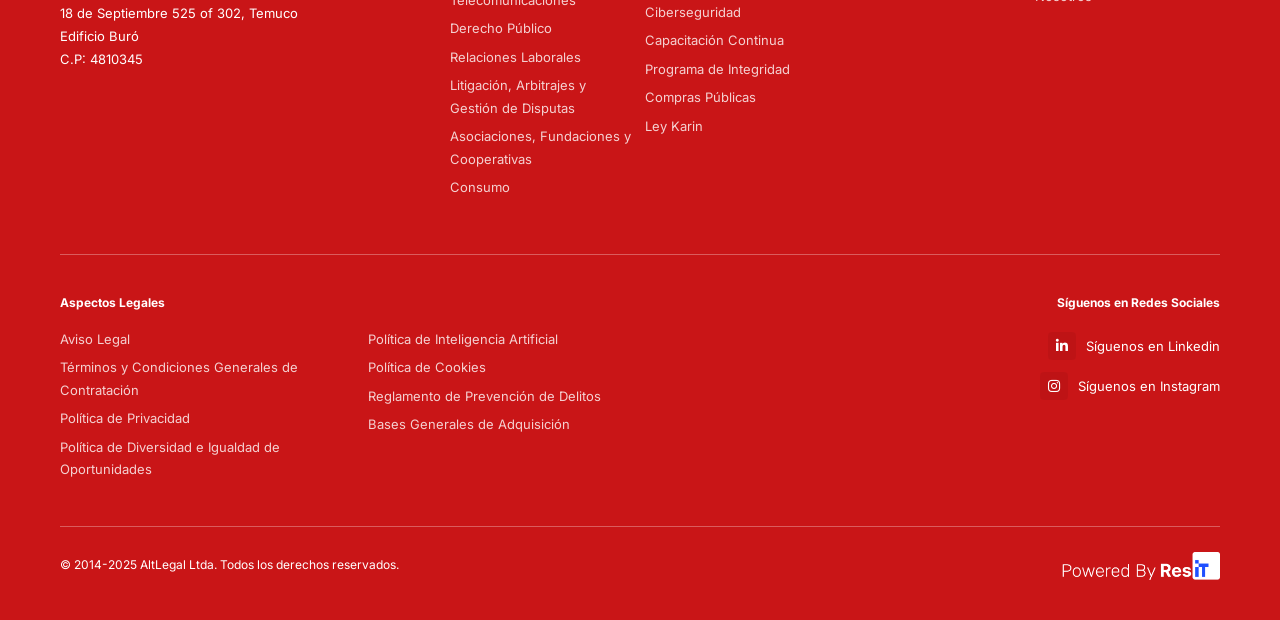
==== commit 559797f4: "fix modules widtgets" ====
--- a/aboutus.html
+++ b/aboutus.html
@@ -5,8 +5,8 @@
     <meta charset="UTF-8">
     <link href="img/favicon.png" rel="shortcut icon">
     <meta name="viewport" content="width=device-width, initial-scale=1, maximum-scale=1">
-    <link href="css/main.css?v=32631" rel="stylesheet" type="text/css">
-    <script src="js/main.js?v=32631" type="text/javascript"></script>
+    <link href="css/main.css?v=15135" rel="stylesheet" type="text/css">
+    <script src="js/main.js?v=15135" type="text/javascript"></script>
     <!-- Meta tags facebook-->
     <meta property="og:title" content="AltLegal - Asesoría Legal Especializada">
     <meta property="og:description" content="Te ayudamos a maximizar tus oportunidades en licitaciones públicas con asesoría experta y resultados comprobados.">
--- a/css/main.css
+++ b/css/main.css
@@ -2303,33 +2303,26 @@
   background-color: #c91517;
 }
 article.article--process {
-  text-align: center;
+  text-align: left;
+  min-height: 270px;
 }
 article.article--process .article__header {
   margin-bottom: 25px;
 }
-article.article--process .article__header .article__image {
-  width: 100%;
-  height: 200px;
-  border-radius: 12px;
+article.article--process .article__header .article__icon {
+  margin-bottom: 20px;
+}
+article.article--process .article__header .article__icon img {
+  width: 60px;
+}
+article.article--process .article__header .article__number {
+  width: 40px;
+  height: 40px;
+  line-height: 40px;
+  text-align: center;
+  border-radius: 50%;
   overflow: hidden;
-  margin: 0 auto;
-}
-article.article--process .article__header .article__image img {
-  width: 100%;
-  height: 100%;
-  object-fit: cover;
-  transition: -webkit-transform 0.3s ease;
-  transition: transform 0.3s ease;
-}
-@media (min-width: 720px) {
-  article.article--process .article__header .article__image {
-    height: 220px;
-  }
-}
-article.article--process .article__header .article__icon {
-  width: 80px;
-  height: 80px;
+  border: 1px solid rgba(0,0,0,0.2);
   margin: 0 auto;
   display: -ms-flexbox;
   display: flex;
@@ -2338,30 +2331,17 @@
   -ms-flex-pack: center;
       justify-content: center;
   border-radius: 50%;
-  font-size: 32px;
+  position: relative;
   transition: all 0.3s ease;
-}
-article.article--process .article__header .article__icon i {
-  display: block;
-}
-article.article--process .article__header .article__icon:has(i.fa-search) {
-  border: 3px solid #c91517;
-  color: #c91517;
-  background-color: transparent;
-}
-article.article--process .article__header .article__icon:has(i.fa-map) {
-  background-color: #1d3557;
-  color: #fff;
-  border: none;
-}
-article.article--process .article__header .article__icon:has(i.fa-gavel) {
-  border: 3px solid #1d3557;
-  color: #1d3557;
-  background-color: transparent;
-}
-article.article--process:hover .article__header .article__image img {
-  -webkit-transform: scale(1.05);
-          transform: scale(1.05);
+  position: absolute;
+  top: 20px;
+  right: 20px;
+}
+article.article--process .article__header .article__number span {
+  font-size: 14px;
+  font-weight: 600;
+  color: #1d3557;
+  letter-spacing: 0.5px;
 }
 article.article--process .article__body .article__title {
   font-size: 18px;
@@ -2726,24 +2706,27 @@
 .btn {
   position: relative;
   display: inline-block;
-  padding: 10px 10px;
+  padding: 10px 15px;
   background-color: #c91517;
   border: 1px solid #c91517;
   color: #fff;
   font-size: 14px;
-  line-height: 18px;
+  line-height: 22px;
   text-align: center;
   font-weight: bold;
-  border-radius: 10px;
+  border-radius: 4px;
   min-width: 180px;
-  transition: 0.2s;
+  transition: all 0.3s ease;
 }
 .btn span {
   margin-left: 10px;
 }
 .btn:hover {
-  background-color: #fff;
-  color: #1d3557;
+  background-color: #b91315;
+  border-color: #b91315;
+  -webkit-transform: translateY(-2px);
+          transform: translateY(-2px);
+  box-shadow: 0 4px 12px rgba(201,21,23,0.4);
 }
 .btn.btn--secondary {
   background-color: #1d3557;
@@ -2751,9 +2734,9 @@
   color: #1d3557;
 }
 .btn.btn--white {
-  background-color: #fff;
-  color: #1d3557;
-  border: 1px solid #1d3557;
+  background-color: rgba(255,255,255,0.3);
+  color: #fff;
+  border: 1px solid #fff;
 }
 .btn.btn--min {
   min-width: initial;
@@ -5709,6 +5692,25 @@
   color: #1d3557;
   font-weight: 600;
 }
+section.section--header .section__body .section__meta {
+  margin-bottom: 20px;
+  display: -ms-flexbox;
+  display: flex;
+  -ms-flex-align: center;
+      align-items: center;
+}
+section.section--header .section__body .section__meta .section__category {
+  display: inline-block;
+  background-color: rgba(201,21,23,0.08);
+  color: #c91517;
+  font-size: 10px;
+  line-height: 1;
+  font-weight: 600;
+  padding: 6px 14px;
+  text-transform: uppercase;
+  letter-spacing: 1px;
+  border-radius: 20px;
+}
 section.section--header .section__body .section__title {
   color: #1d3557;
   margin-bottom: 20px;
@@ -5981,15 +5983,16 @@
 }
 .section--hero .section__content .section__tag {
   display: inline-block;
-  background-color: transparent;
-  font-size: 11px;
-  font-weight: 700;
+  background-color: rgba(255,255,255,0.08);
+  font-size: 10px;
+  line-height: 1;
+  font-weight: 600;
   padding: 6px 14px;
   margin-bottom: 20px;
   text-transform: uppercase;
-  letter-spacing: 1.5px;
-  border: 1.5px solid #c91517;
-  border-radius: 4px;
+  letter-spacing: 1px;
+  border-radius: 20px;
+  color: #fff;
 }
 .section--hero .section__content .section__title {
   margin-bottom: 25px;
@@ -6029,16 +6032,16 @@
 }
 .section--stats .section__header .section__tag {
   display: inline-block;
-  background-color: transparent;
+  background-color: rgba(201,21,23,0.08);
   color: #c91517;
-  font-size: 11px;
-  font-weight: 700;
+  font-size: 10px;
+  line-height: 1;
+  font-weight: 600;
   padding: 6px 14px;
   margin-bottom: 0;
   text-transform: uppercase;
-  letter-spacing: 1.5px;
-  border: 1.5px solid #c91517;
-  border-radius: 4px;
+  letter-spacing: 1px;
+  border-radius: 20px;
 }
 .section--stats .section__body .cols {
   gap: 15px;
@@ -6157,16 +6160,16 @@
 }
 .section--process .section__header .section__tag {
   display: inline-block;
-  background-color: transparent;
+  background-color: rgba(201,21,23,0.08);
   color: #c91517;
-  font-size: 11px;
-  font-weight: 700;
+  font-size: 10px;
+  line-height: 1;
+  font-weight: 600;
   padding: 6px 14px;
   margin-bottom: 12px;
   text-transform: uppercase;
-  letter-spacing: 1.5px;
-  border: 1.5px solid #c91517;
-  border-radius: 4px;
+  letter-spacing: 1px;
+  border-radius: 20px;
 }
 .section--process .section__header .section__title {
   font-size: 32px;
@@ -6207,16 +6210,16 @@
 }
 .section--team .section__header .section__header__content .section__tag {
   display: inline-block;
-  background-color: transparent;
+  background-color: rgba(201,21,23,0.08);
   color: #c91517;
-  font-size: 11px;
-  font-weight: 700;
+  font-size: 10px;
+  line-height: 1;
+  font-weight: 600;
   padding: 6px 14px;
   margin-bottom: 12px;
   text-transform: uppercase;
-  letter-spacing: 1.5px;
-  border: 1.5px solid #c91517;
-  border-radius: 4px;
+  letter-spacing: 1px;
+  border-radius: 20px;
 }
 .section--team .section__header .section__header__content .section__title {
   font-size: 32px;
@@ -6300,19 +6303,17 @@
       flex: 1;
 }
 .section--newsletter .section__content .section__tag {
-  display: -ms-inline-flexbox;
-  display: inline-flex;
-  -ms-flex-align: center;
-      align-items: center;
-  color: rgba(255,255,255,0.5);
-  font-size: 11px;
+  display: inline-block;
+  background-color: rgba(255,255,255,0.08);
+  font-size: 10px;
+  line-height: 1;
   font-weight: 600;
-  padding: 0;
+  padding: 6px 14px;
   margin-bottom: 20px;
   text-transform: uppercase;
-  letter-spacing: 2px;
-  border: none;
-  background: none;
+  letter-spacing: 1px;
+  border-radius: 20px;
+  color: #fff;
 }
 .section--newsletter .section__content .section__tag i {
   font-size: 13px;
@@ -6351,24 +6352,9 @@
         align-items: flex-end;
   }
 }
-.section--newsletter .section__action .btn {
-  background-color: #fff;
-  color: #1d3557;
-  padding: 14px 36px;
-  font-size: 14px;
-  font-weight: 700;
-  border-radius: 6px;
-  border: none;
-  transition: all 0.2s ease;
-}
-.section--newsletter .section__action .btn:hover {
-  background-color: rgba(255,255,255,0.9);
-  -webkit-transform: translateY(-1px);
-          transform: translateY(-1px);
-}
 .section--newsletter .section__action .section__note {
   font-size: 12px;
-  color: rgba(255,255,255,0.35);
+  color: rgba(255,255,255,0.7);
   margin: initial;
 }
 .section--cta {
@@ -6469,15 +6455,16 @@
   display: inline-flex;
   -ms-flex-align: center;
       align-items: center;
-  background-color: rgba(201,21,23,0.1);
+  background-color: rgba(201,21,23,0.08);
   color: #c91517;
-  font-size: 11px;
-  font-weight: 700;
-  padding: 8px 18px;
+  font-size: 10px;
+  line-height: 1;
+  font-weight: 600;
+  padding: 6px 14px;
   margin-bottom: 20px;
   text-transform: uppercase;
-  letter-spacing: 1.5px;
-  border-radius: 30px;
+  letter-spacing: 1px;
+  border-radius: 20px;
 }
 .section--maps .section__header .section__tag i {
   font-size: 14px;
@@ -6826,16 +6813,16 @@
 }
 .section--team-2 .section__header .section__tag {
   display: inline-block;
-  background-color: transparent;
+  background-color: rgba(201,21,23,0.08);
   color: #c91517;
-  font-size: 11px;
-  font-weight: 700;
+  font-size: 10px;
+  line-height: 1;
+  font-weight: 600;
   padding: 6px 14px;
   margin-bottom: 12px;
   text-transform: uppercase;
-  letter-spacing: 1.5px;
-  border: 1.5px solid #c91517;
-  border-radius: 4px;
+  letter-spacing: 1px;
+  border-radius: 20px;
 }
 .section--team-2 .section__header .section__title {
   font-size: 32px;
@@ -6976,6 +6963,7 @@
   margin-bottom: 20px;
   -ms-flex-wrap: wrap;
       flex-wrap: wrap;
+  border-radius: 20px;
 }
 .section--article-header .section__body .section__meta span {
   margin-right: 15px;
@@ -7352,15 +7340,16 @@
   display: inline-flex;
   -ms-flex-align: center;
       align-items: center;
-  background-color: rgba(201,21,23,0.1);
+  background-color: rgba(201,21,23,0.08);
   color: #c91517;
-  font-size: 11px;
-  font-weight: 700;
-  padding: 8px 18px;
+  font-size: 10px;
+  line-height: 1;
+  font-weight: 600;
+  padding: 6px 14px;
   margin-bottom: 20px;
   text-transform: uppercase;
-  letter-spacing: 1.5px;
-  border-radius: 30px;
+  letter-spacing: 1px;
+  border-radius: 20px;
 }
 .section--solution-overview .section__content .section__tag i {
   font-size: 14px;
@@ -7455,15 +7444,16 @@
   display: inline-flex;
   -ms-flex-align: center;
       align-items: center;
-  background-color: rgba(201,21,23,0.1);
+  background-color: rgba(201,21,23,0.08);
   color: #c91517;
-  font-size: 11px;
-  font-weight: 700;
-  padding: 8px 18px;
+  font-size: 10px;
+  line-height: 1;
+  font-weight: 600;
+  padding: 6px 14px;
   margin-bottom: 20px;
   text-transform: uppercase;
-  letter-spacing: 1.5px;
-  border-radius: 30px;
+  letter-spacing: 1px;
+  border-radius: 20px;
 }
 .section--solution-process .section__header .section__tag i {
   font-size: 14px;
@@ -7729,6 +7719,136 @@
 }
 .section--related .article--solution .article__link:hover {
   text-decoration: underline;
+}
+.section--content {
+  background-color: #fff;
+}
+.section--content .section__wrap {
+  max-width: 1140px;
+}
+.section--content .section__body .cols {
+  -ms-flex-align: start;
+      align-items: flex-start;
+}
+.section--content .section__text h2,
+.section--content .section__text h3,
+.section--content .section__text h4 {
+  color: #1d3557;
+  margin-bottom: 20px;
+  font-weight: 700;
+  line-height: 1.3;
+}
+.section--content .section__text h2 {
+  font-size: 28px;
+}
+@media (min-width: 720px) {
+  .section--content .section__text h2 {
+    font-size: 36px;
+  }
+}
+.section--content .section__text h3 {
+  font-size: 22px;
+}
+@media (min-width: 720px) {
+  .section--content .section__text h3 {
+    font-size: 28px;
+  }
+}
+.section--content .section__text h4 {
+  font-size: 18px;
+}
+@media (min-width: 720px) {
+  .section--content .section__text h4 {
+    font-size: 22px;
+  }
+}
+.section--content .section__text p {
+  font-size: 16px;
+  line-height: 1.7;
+  color: $dark_2;
+  margin-bottom: 20px;
+}
+.section--content .section__text p.lead {
+  font-size: 18px;
+  line-height: 1.8;
+  color: #1d3557;
+  font-weight: 500;
+}
+@media (min-width: 720px) {
+  .section--content .section__text p.lead {
+    font-size: 20px;
+  }
+}
+.section--content .section__text ul,
+.section--content .section__text ol {
+  margin-bottom: 25px;
+  padding-left: 25px;
+}
+.section--content .section__text ul li,
+.section--content .section__text ol li {
+  font-size: 16px;
+  line-height: 1.7;
+  color: $dark_2;
+  margin-bottom: 12px;
+}
+.section--content .section__text blockquote {
+  border-left: 4px solid #c91517;
+  padding-left: 20px;
+  margin: 30px 0;
+  font-style: italic;
+  color: $dark_2;
+}
+.section--content .section__text blockquote p {
+  margin-bottom: 10px;
+}
+.section--content .section__text strong {
+  color: #1d3557;
+  font-weight: 700;
+}
+.section--content .section__text a {
+  color: #c91517;
+  text-decoration: underline;
+}
+.section--content .section__text a:hover {
+  color: #b51315;
+}
+.section--content .section__image {
+  width: 100%;
+  margin-bottom: 30px;
+  border-radius: 12px;
+  overflow: hidden;
+}
+@media (min-width: 720px) {
+  .section--content .section__image {
+    margin-bottom: 0;
+  }
+}
+.section--content .section__image img {
+  width: 100%;
+  height: auto;
+  display: block;
+  object-fit: cover;
+}
+.section--content .section__video {
+  width: 100%;
+  margin-bottom: 30px;
+  position: relative;
+  padding-bottom: 56.25%;
+  height: 0;
+  overflow: hidden;
+  border-radius: 12px;
+}
+@media (min-width: 720px) {
+  .section--content .section__video {
+    margin-bottom: 0;
+  }
+}
+.section--content .section__video iframe {
+  position: absolute;
+  top: 0;
+  left: 0;
+  width: 100%;
+  height: 100%;
 }
 .slider {
   position: relative;
